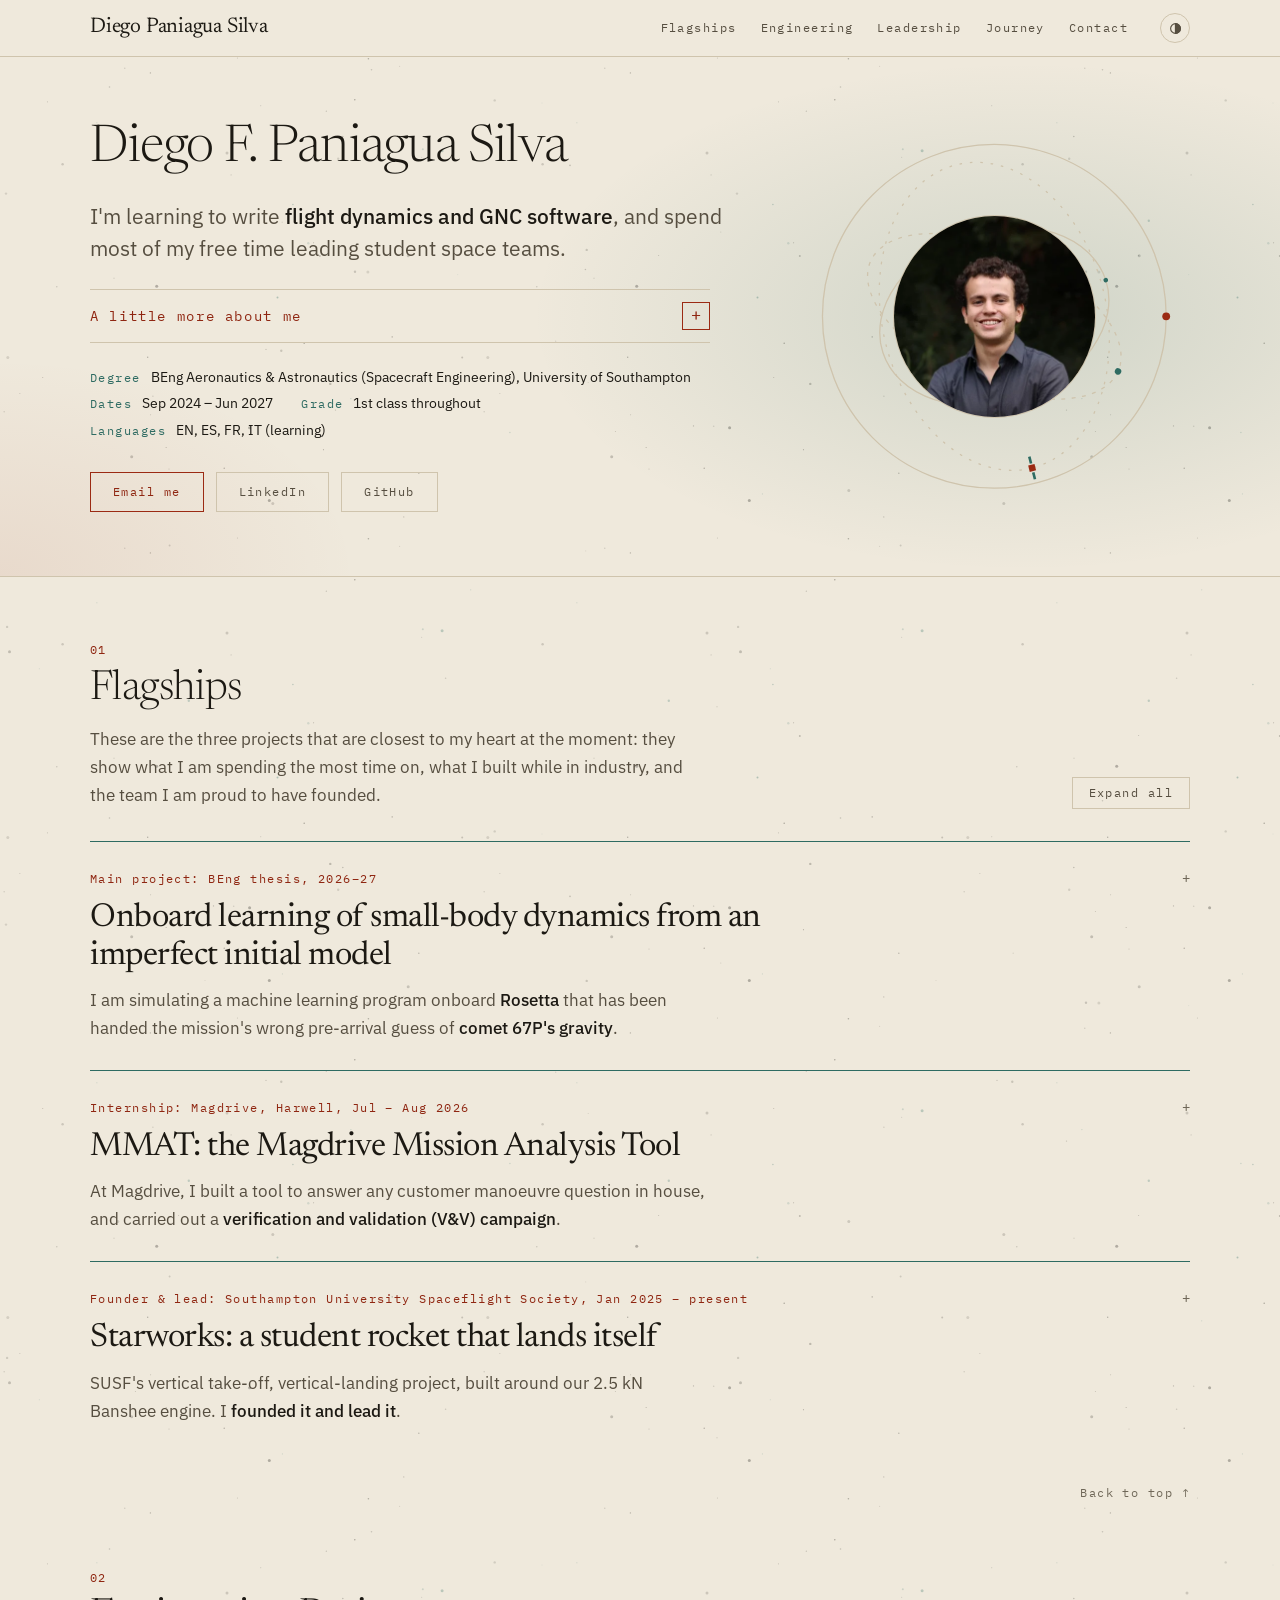
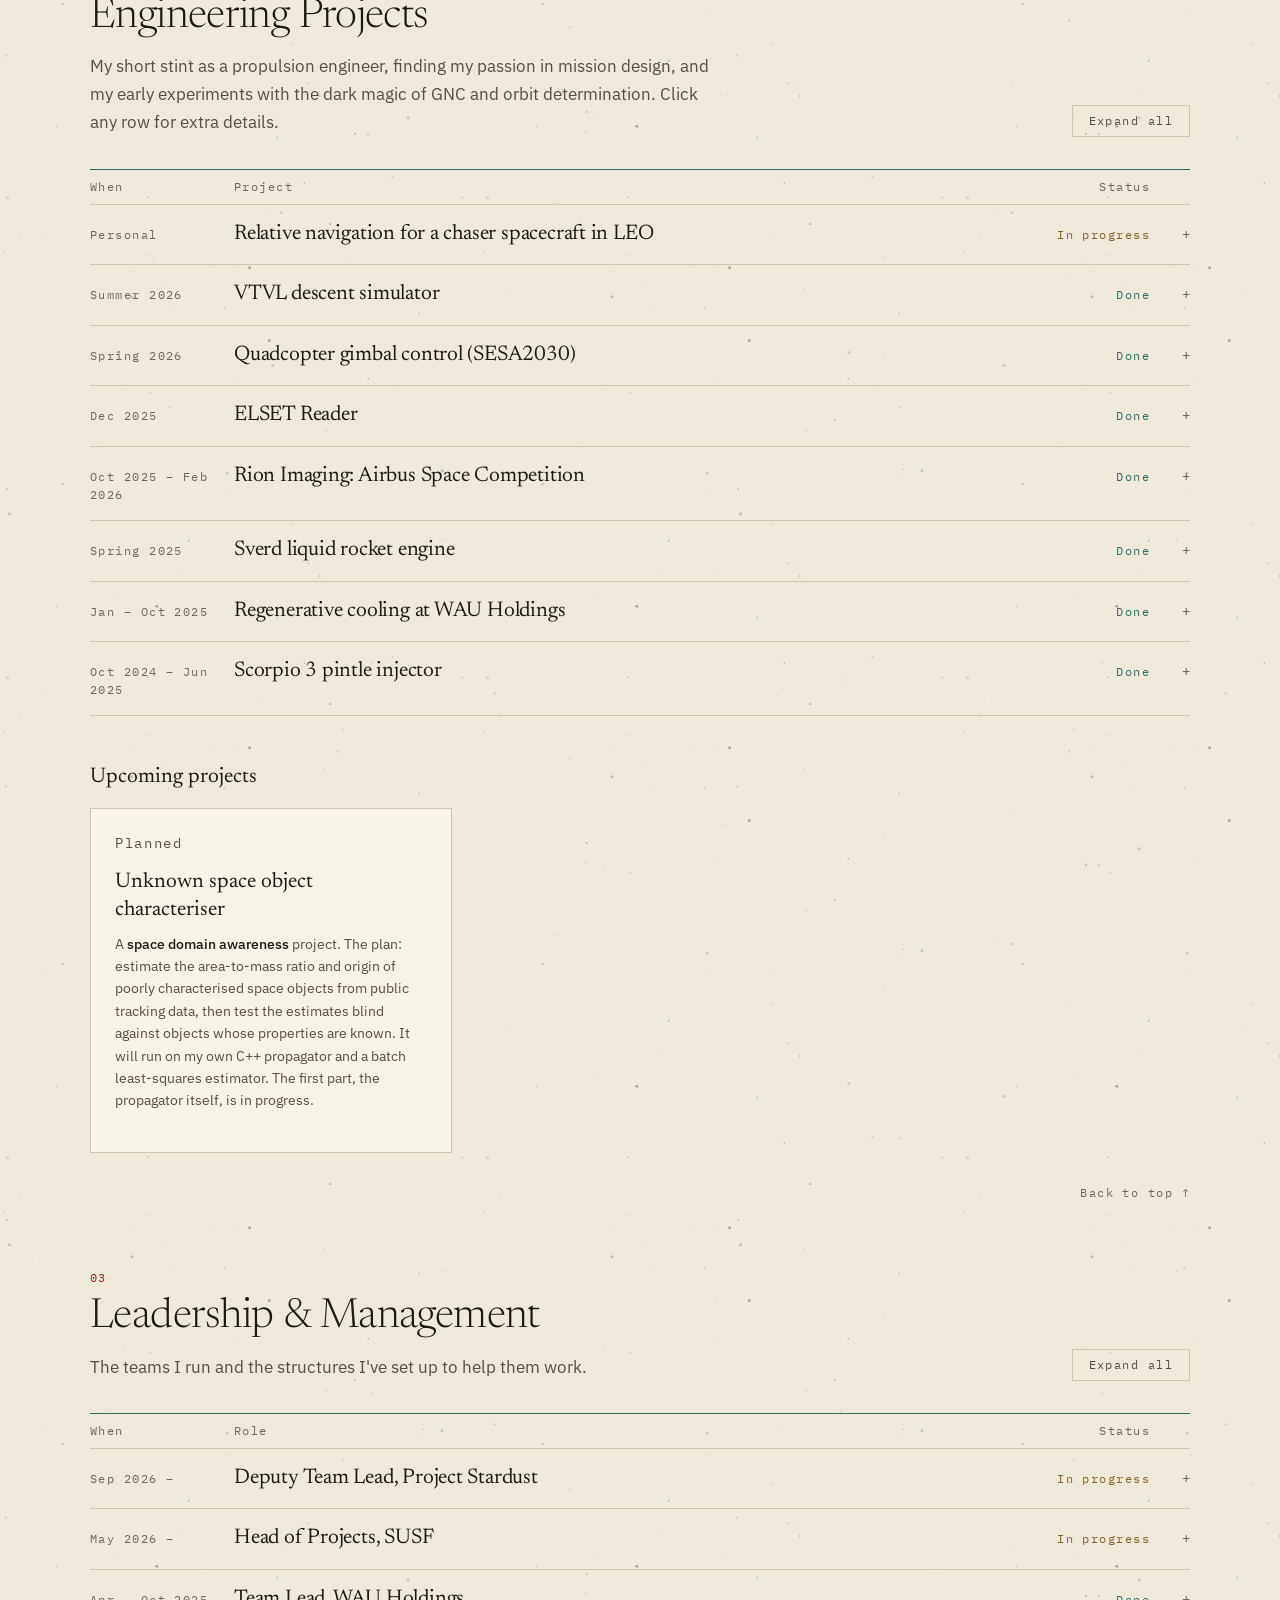
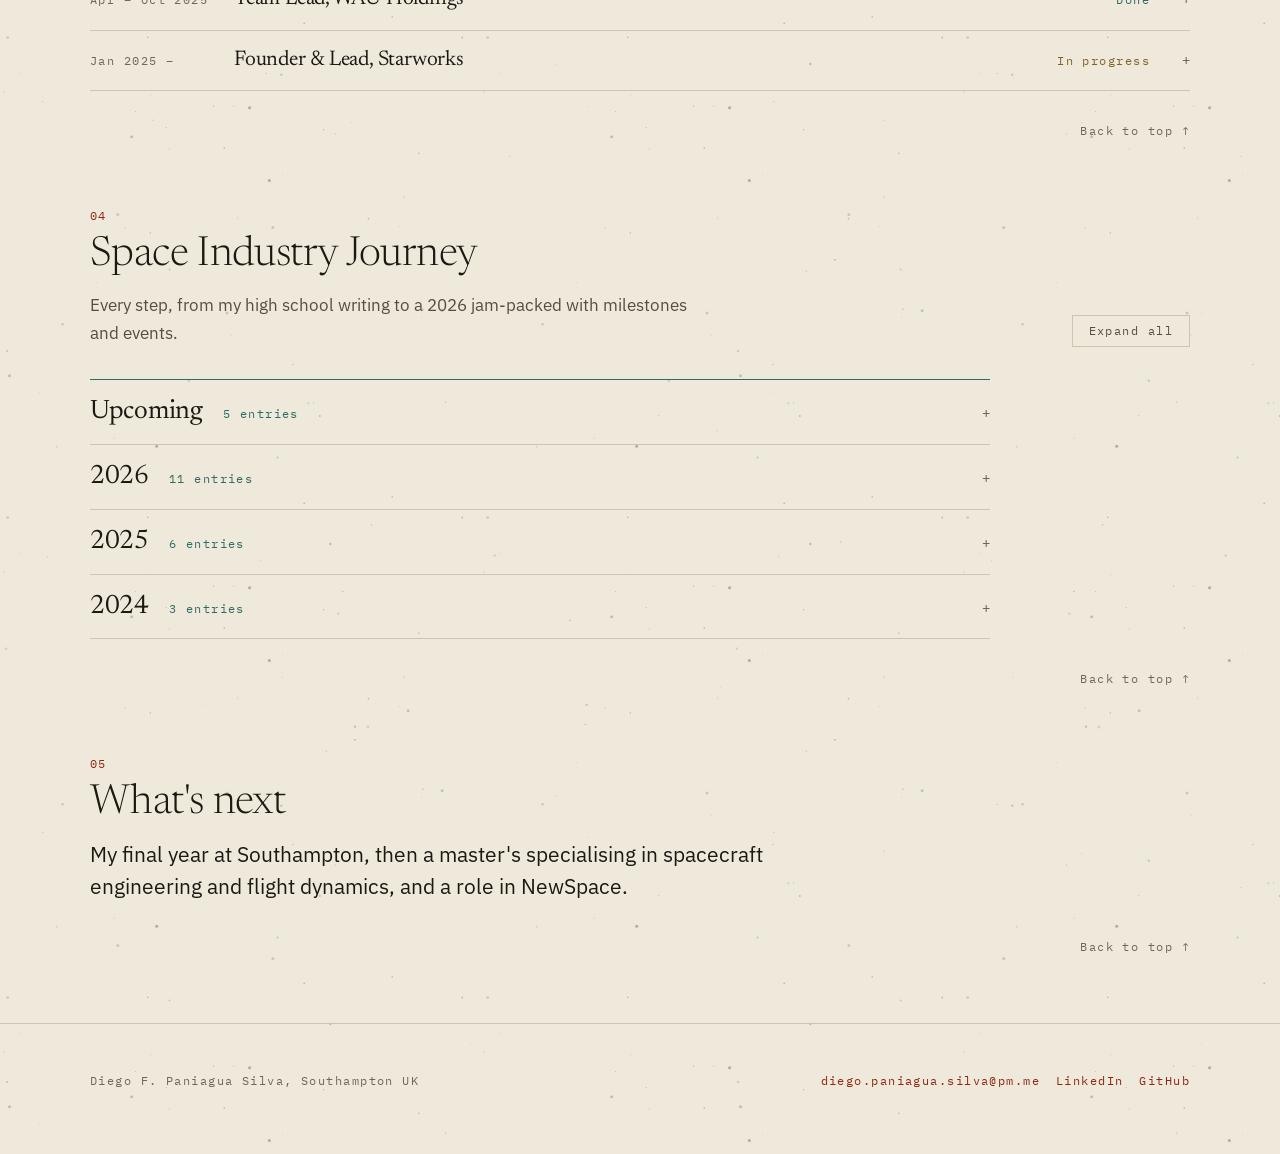
==== index.html @ 95d1dc3f "Add verdigris third accent, hero glow and starfield background Also drop the numbers from the VTVL t" ====
<!doctype html>
<html lang="en">
<head>
  <meta charset="utf-8">
  <meta name="viewport" content="width=device-width, initial-scale=1">
  <title>Diego Paniagua Silva</title>
  <meta name="description" content="Engineering portfolio of Diego F. Paniagua Silva: flight dynamics, GNC, astrodynamics and mission analysis, student space leadership, and a journey into the space industry.">
  <script>
    try { var t = localStorage.getItem("theme"); if (t) document.documentElement.dataset.theme = t; } catch (e) {}
  </script>
  <link rel="preconnect" href="https://fonts.googleapis.com">
  <link rel="preconnect" href="https://fonts.gstatic.com" crossorigin>
  <link href="https://fonts.googleapis.com/css2?family=IBM+Plex+Mono&family=IBM+Plex+Sans:wght@400;500&family=Newsreader:ital,opsz,wght@0,6..72,300;0,6..72,400;1,6..72,300&display=swap" rel="stylesheet">
  <link rel="stylesheet" href="styles.css?v=2026-11-03a">
</head>
<body>

<!-- Content source of truth: portfolio-content-map.md (locked 23 Oct 2026).
     Brick "To add" marks are unfilled placeholders: fill them before publishing. -->

<a class="skip" href="#top">Skip to content</a>

<header class="topbar">
  <div class="wrap">
    <a class="name" href="#top">Diego Paniagua Silva</a>
    <nav>
      <a href="#flagships">Flagships</a>
      <a href="#engineering">Engineering</a>
      <a href="#leadership">Leadership</a>
      <a href="#journey">Journey</a>
      <a href="#contact">Contact</a>
    </nav>
    <button class="toggle" type="button" aria-label="Toggle light and dark theme">
      <svg viewBox="0 0 16 16" fill="none" stroke="currentColor" stroke-width="1.4"><circle cx="8" cy="8" r="6"/><path d="M8 2v12" /><path d="M8 2a6 6 0 0 1 0 12z" fill="currentColor"/></svg>
    </button>
  </div>
</header>

<main id="top">

  <!-- ================= TITLE + ABOUT ================= -->
  <section class="hero">
    <div class="wrap hero-grid">
      <div class="hero-text">
        <h1>Diego F. Paniagua Silva</h1>
        <p class="lede">I'm learning to write <strong>flight dynamics and GNC software</strong>, and spend most of my free time leading student space teams.</p>
        <details class="about">
          <summary><span class="about-label">A little more about me</span><span class="fold" aria-hidden="true"></span></summary>
          <div class="about-body">
            <p>I was born in Mexico City, but my family moved to Switzerland when I was only four, and I grew up in a small village north of Lausanne. Somewhere in those early years, my brother sat me down in front of Star Wars and I, rather naively, thought “I can build that” the moment I first laid eyes on an X-wing. After a stint in Singapore as a teenager, I returned to Switzerland to finish high school. When it came to university, that early fascination with spacecraft made the choice easy: Southampton, the most specialised space undergrad I could find.</p>
            <p>Flight dynamics and GNC became my core interests as I began to understand that no spacecraft flies, or even knows where it is, without them. Orbital mechanics is to a spacecraft what winds and currents were to a sailor: the forces every journey is planned around. GNC is what lets us steer remarkably complex machines through them, to places far beyond the reach of our bodies.</p>
          </div>
        </details>
        <p class="meta">
          <span><span class="k">Degree</span><span class="v">BEng Aeronautics &amp; Astronautics (Spacecraft Engineering), University of Southampton</span></span>
          <span><span class="k">Dates</span><span class="v">Sep 2024 – Jun 2027</span></span>
          <span><span class="k">Grade</span><span class="v">1st class throughout</span></span>
          <span><span class="k">Languages</span><span class="v">EN, ES, FR, IT (learning)</span></span>
        </p>
        <div class="links">
          <a class="btn primary" href="mailto:diego.paniagua.silva@pm.me">Email me</a>
          <a class="btn" href="https://www.linkedin.com/in/dfps16/">LinkedIn</a>
          <a class="btn" href="https://github.com/dfps16">GitHub</a>
          <!-- Hidden until assets/cv.pdf exists: drop the file in and the button appears. -->
          <a class="btn" id="cv-btn" href="assets/cv.pdf" download="DiegoFPS_CV.pdf" hidden>Download CV</a>
        </div>
      </div>

      <!-- Portrait: replace assets/headshot.webp to change the photo (square image works best) -->
      <figure class="portrait">
        <svg class="orbits" viewBox="0 0 300 300" aria-hidden="true">
          <g class="orbit" style="--t: 90s; --r: 0deg">
            <ellipse cx="150" cy="150" rx="132" ry="132" />
            <circle class="body accent" cx="282" cy="150" r="3" />
          </g>
          <g class="orbit rev dashed" style="--t: 46s; --r: 24deg">
            <ellipse cx="150" cy="150" rx="104" ry="52" />
            <circle class="body" cx="254" cy="150" r="2.5" />
          </g>
          <g class="orbit" style="--t: 28s; --r: -62deg">
            <ellipse cx="150" cy="150" rx="74" ry="30" />
            <circle class="body" cx="224" cy="150" r="2" />
          </g>
          <g class="orbit rev dotted" style="--t: 64s; --r: 76deg">
            <ellipse cx="150" cy="150" rx="120" ry="86" />
            <g transform="translate(270 150)">
              <rect class="body accent" x="-2.5" y="-2.5" width="5" height="5" />
              <rect class="body" x="-9" y="-1" width="5.5" height="2" />
              <rect class="body" x="3.5" y="-1" width="5.5" height="2" />
            </g>
          </g>
          <g class="orbit" style="--t: 38s; --r: -18deg">
            <ellipse cx="150" cy="150" rx="90" ry="66" />
            <circle class="body" cx="240" cy="150" r="1.8" />
          </g>
          <g class="orbit rev dashed" style="--t: 20s; --r: 48deg">
            <ellipse cx="150" cy="150" rx="52" ry="52" />
            <circle class="body" cx="202" cy="150" r="1.6" />
          </g>
        </svg>
        <div class="photo">
          <span>Photo</span>
          <img src="assets/headshot.webp" alt="Diego F. Paniagua Silva" width="406" height="406" onerror="this.remove()">
        </div>
      </figure>
    </div>
  </section>

  <!-- ================= 01 FLAGSHIPS ================= -->
  <section class="block" id="flagships">
    <div class="wrap">
      <div class="block-head">
        <div>
          <p class="num">01</p>
          <h2>Flagships</h2>
          <p>These are the three projects that are closest to my heart at the moment: they show what I am spending the most time on, what I built while in industry, and the team I am proud to have founded.</p>
        </div>
        <button class="btn fold-all" type="button">Expand all</button>
      </div>

      <!-- Thesis: main item -->
      <details class="flagship main" id="thesis">
        <summary>
          <span class="flag-top"><span class="flag-label">Main project: BEng thesis, 2026–27</span><span class="fold" aria-hidden="true"></span></span>
          <h3>Onboard learning of small-body dynamics from an imperfect initial model</h3>
          <span class="lead-short">I am simulating a machine learning program onboard <strong>Rosetta</strong> that has been handed the mission's wrong pre-arrival guess of <strong>comet 67P's gravity</strong>.</span>
        </summary>
        <div class="flag-body">
          <!-- Every sentence below is taken from the Individual Project Plan (23 Oct 2026), with at most minor rewording. -->
          <figure class="figure">
            <img src="assets/thesis/67p.jpg" alt="3D render of comet 67P/Churyumov–Gerasimenko: two lobes joined by a narrow neck" width="900" height="640">
            <figcaption>Comet 67P, rendered from the shape model in Izzo &amp; Gómez (2022)</figcaption>
          </figure>
          <p class="lead">Astrodynamicists have many mature dynamical models for the major bodies of the solar system: we can precisely predict how a spacecraft will move around the Sun, the planets, and our Moon, thanks to the fact that their gravity has been measured over decades. Comets and asteroids are a completely different matter: each one has its own shape and density distribution, hence its own gravity, and its own spin. Before arrival, comet 67P was thought to be a smooth "rugby ball" shape; the images obtained on approach instead revealed a shape closer to a dumbbell. In this project, I am simulating a machine learning program onboard Rosetta that has been handed the same wrong initial guess. As the spacecraft flies the same orbits it flew on its mission, the program compares where it expected the spacecraft to be with where it really is, using that difference to correct its prediction of the comet's gravity.</p>
          <p class="meta">
            <span><span class="k">Supervisor</span><span class="v">Prof. Alexander Wittig</span></span>
            <span><span class="k">Status</span><span class="v status warn">In progress</span></span>
          </p>
          <dl class="sections">
            <div><dt>Aim</dt><dd>To determine whether a <strong>neural Hamiltonian</strong> learned gravity model, initialised with the pre-arrival data of comet 67P and trained only on data collected along Rosetta's flown trajectory, can correct that wrong model, and how its accuracy, and the tracking time needed to reach it, compare with those of a <strong>spherical-harmonic</strong> model estimated from the same data.</dd></div>
            <div><dt>Approach</dt><dd>This is a simulation study, using a simulated comet based on the uniform-density mascon model of 67P released with the geodesyNets code (Izzo and Gómez, 2022). A simulated spacecraft will replay the sequence of orbits Rosetta flew between arrival and lander delivery. The learned model will start from the pre-arrival data, propagate the spacecraft's state forward by a fixed timestep, compare its prediction with the observed state, and update the model to reduce the error.</dd></div>
            <div><dt>Why a neural Hamiltonian</dt><dd>It is estimated directly from tracking arcs, accepts an initial set of data, remains valid close to the nucleus, and is small (353–721 parameters).</dd></div>
            <div><dt>Baseline</dt><dd>The conventional spherical-harmonic estimator will be run as a <strong>batch least-squares</strong> fit receiving the same initial model, and the same observed states at the same update interval. To keep the comparison fair, it is fitted to the same arcs, through the same integrator and sensitivities.</dd></div>
            <div><dt>What's new</dt><dd>This project builds directly on Acciarini and Izzo (2026), and differs in three ways: the initial model is wrong (the pre-arrival data, and an inaccurate mass), the trajectory follows Rosetta's own, and the comparison focuses on how long each representation takes to recover from the wrong prior.</dd></div>
            <div><dt>Success</dt><dd>I will consider the project a success if the program can correct the wrong guess at all; it succeeds further if it does so faster than the conventional method.</dd></div>
            <div><dt>Stage 2</dt><dd>A reinforcement-learning agent chooses the trajectory to gather information faster. This will only be attempted if Stage 1 is complete on schedule.</dd></div>
          </dl>
        </div>
      </details>

      <!-- MMAT -->
      <details class="flagship" id="magdrive">
        <summary>
          <span class="flag-top"><span class="flag-label">Internship: Magdrive, Harwell, Jul – Aug 2026</span><span class="fold" aria-hidden="true"></span></span>
          <h3>MMAT: the Magdrive Mission Analysis Tool</h3>
          <span class="lead-short">At Magdrive, I built a tool to answer any customer manoeuvre question in house, and carried out a <strong>verification and validation (V&amp;V) campaign</strong>.</span>
        </summary>
        <div class="flag-body">
          <p class="lead">At Magdrive, I built a tool to answer any customer manoeuvre question in house, and carried out a <strong>verification and validation (V&amp;V) campaign</strong>. I built this during my UKSA Skills for Space internship at the company. It was a wonderful company to work for, and I can't recommend it enough.</p>
          <table class="ba">
            <thead><tr><th></th><th>Before</th><th>After</th></tr></thead>
            <tbody>
              <tr><td>Entry point</td><td>Script with a hand-edited path</td><td>Desktop icon, native window</td></tr>
              <tr><td>Plots</td><td>Static matplotlib</td><td>Interactive, six tabs, some live</td></tr>
              <tr><td>Tests</td><td>None</td><td>Three suites, up to 225 scenarios</td></tr>
              <tr><td>V&amp;V</td><td>30 GMAT scenarios, ~50% agreement</td><td><strong>225 scenarios, ~95% field agreement</strong></td></tr>
              <tr><td>Mission structure</td><td>One manoeuvre</td><td>Chainable multi-phase plans</td></tr>
              <tr><td>Batch</td><td>One run at a time</td><td>Parallel parameter sweeps</td></tr>
              <tr><td>Distribution</td><td>Clone the repo</td><td>One install command</td></tr>
            </tbody>
          </table>
          <div class="gallery">
            <figure><a href="assets/mmat/live.jpg"><img src="assets/mmat/live.jpg" alt="MMAT solver tab with six live plots and run metrics" width="1264" height="682" loading="lazy"></a><figcaption>Live solver metrics update while the mission runs.</figcaption></figure>
            <figure><a href="assets/mmat/orbit3d.jpg"><img src="assets/mmat/orbit3d.jpg" alt="3D view of a low-thrust spiral orbit raise around Earth" width="1260" height="682" loading="lazy"></a><figcaption>A low-thrust spiral orbit raise in three dimensions.</figcaption></figure>
            <figure><a href="assets/mmat/planes.jpg"><img src="assets/mmat/planes.jpg" alt="Trajectory plotted in the XY, XZ and YZ planes with final orbital elements" width="1264" height="520" loading="lazy"></a><figcaption>Trajectory in three planes, with final Keplerian elements.</figcaption></figure>
            <figure><a href="assets/mmat/battery.jpg"><img src="assets/mmat/battery.jpg" alt="Battery state of charge, power budget and eclipse irradiance over time" width="1260" height="470" loading="lazy"></a><figcaption>Battery charge, power budget and eclipse irradiance.</figcaption></figure>
          </div>
          <dl class="sections">
            <div><dt>Worked customer case</dt><dd>
              A 10-satellite constellation raised from 500 to 505 km circular at i = 97.5°, in three raises.
              <dl class="rows">
                <div><dt>Propellant per raise</dt><dd>0.090 kg</dd></div>
                <div><dt>Time</dt><dd>1.67 days</dd></div>
                <div><dt>Δv</dt><dd>4.41 m/s</dd></div>
                <div><dt>Total impulse</dt><dd>886 Ns</dd></div>
                <div><dt>Battery cycles</dt><dd>25</dd></div>
                <div><dt>Verdict</dt><dd>GO: 0.27 kg per spacecraft for three raises</dd></div>
              </dl>
            </dd></div>
            <div><dt>Delivered</dt><dd>27 modules, three test suites, packaged as an installer. <strong>Still in use at Magdrive.</strong></dd></div>
            <div><dt>Poster</dt><dd>Presented at UKEO 2026, University of Warwick (15–17 Sep 2026). <a class="repo" href="assets/mmat/mmat-poster.pdf">View the poster (PDF) →</a></dd></div>
            <div><dt>Skills</dt><dd><ul class="tags"><li>Python</li><li>NiceGUI</li><li>Plotly</li><li>pytest</li><li>NASA GMAT</li></ul></dd></div>
          </dl>
      
        </div>
      </details>

      <!-- Starworks -->
      <details class="flagship" id="starworks">
        <summary>
          <span class="flag-top"><span class="flag-label">Founder &amp; lead: Southampton University Spaceflight Society, Jan 2025 – present</span><span class="fold" aria-hidden="true"></span></span>
          <h3>Starworks: a student rocket that lands itself</h3>
          <span class="lead-short">SUSF's vertical take-off, vertical-landing project, built around our 2.5 kN Banshee engine. I <strong>founded it and lead it</strong>.</span>
        </summary>
        <div class="flag-body">
          <p class="lead">Starworks is SUSF's vertical take-off, vertical-landing project, built around our Banshee engine (2.5 kN design thrust). I lead it technically and run the team.</p>
          <dl class="sections">
            <div><dt>Origin</dt><dd>I came across the Gruyère Space Program's lander, and shot an email to their lead for some advice on starting a lander project. Surprisingly, they answered immediately and Starworks as an idea was born the next day. I formally founded Starworks in January 2025 and assembled my dream team to lead it.</dd></div>
            <div><dt>Milestones</dt><dd>
              <ol class="dated">
                <li><span class="d">May 2025</span><span>Core team formed</span></li>
                <li><span class="d">Sep 2025</span><span>30 members</span></li>
                <li><span class="d">Dec 2025</span><span>Engine preliminary design review, which I organised and mostly wrote</span></li>
                <li><span class="d">Jan 2026</span><span><strong>$3,000 Definity Project grant</strong>, from an application I wrote</span></li>
                <li><span class="d">2026–27</span><span><strong>~50 members</strong>, restructured into three working groups focused on the engine and testing</span></li>
              </ol>
            </dd></div>
            <div><dt>Connected work</dt><dd>Banshee's spiritual predecessor is <a href="#sverd">Sverd</a>, the 3D-printed regeneratively cooled engine I helped build and test. The core team from <a href="#scorpio">Scorpio 3</a> now leads Starworks propulsion. My <a href="#vtvl">VTVL descent simulator</a> is now a full Starworks team tool, maintained by our Flight Dynamics team.</dd></div>
            <div><dt>Hardware</dt><dd>
            <div class="photos two">
              <figure><a href="assets/starworks/banshee-cad.jpg"><img src="assets/starworks/banshee-cad.jpg" alt="CAD render of the Banshee engine: injector head with two sensors, copper-coloured chamber and nozzle" width="1096" height="1201" loading="lazy"></a><figcaption>Banshee engine CAD</figcaption></figure>
              <figure><a href="assets/starworks/spitfire-pid.webp"><img src="assets/starworks/spitfire-pid.webp" alt="P&amp;ID of the Spitfire test stand: N2O, IPA and N2 feed lines with valves, regulators, filters and sensors" width="2000" height="1594" loading="lazy"></a><figcaption>Spitfire test stand P&amp;ID: N₂O, IPA and N₂ pressurant feed systems</figcaption></figure>
            </div>
          </dd></div>
          <div><dt>Team meetings</dt><dd>
            <div class="photos">
              <figure><a href="assets/starworks/meeting-1.jpg"><img src="assets/starworks/meeting-1.jpg" alt="Two team members reviewing engine chamber CAD on a large monitor" loading="lazy"></a><figcaption>Reviewing the engine chamber CAD</figcaption></figure>
              <figure><a href="assets/starworks/meeting-2.jpg"><img src="assets/starworks/meeting-2.jpg" alt="Team members reviewing test stand requirements and a fluid schematic on laptops" loading="lazy"></a><figcaption>Test stand requirements and P&amp;ID review</figcaption></figure>
              <figure><a href="assets/starworks/meeting-3.jpg"><img src="assets/starworks/meeting-3.jpg" alt="A team member presenting a slide on linear quadratic control to about fifteen people" loading="lazy"></a><figcaption>A member presenting LQR control to the team</figcaption></figure>
              <figure><a href="assets/starworks/meeting-4.jpg"><img src="assets/starworks/meeting-4.jpg" alt="A team member onboarding a new member on a laptop" loading="lazy"></a><figcaption>Onboarding new members</figcaption></figure>
              <figure><a href="assets/starworks/meeting-5.jpg"><img src="assets/starworks/meeting-5.jpg" alt="A team member presenting an actuator control research document to the team" loading="lazy"></a><figcaption>Actuator control research presented to the team</figcaption></figure>
              <figure><a href="assets/starworks/meeting-6.jpg"><img src="assets/starworks/meeting-6.jpg" alt="Team members gathered around a monitor reviewing landing legs simulation code and plots" loading="lazy"></a><figcaption>Reviewing landing legs simulation code</figcaption></figure>
            </div>
          </dd></div>
          </dl>
      
        </div>
      </details>
      <p class="to-top"><a href="#top">Back to top ↑</a></p>
    </div>
  </section>

  <!-- ================= 02 ENGINEERING ================= -->
  <section class="block" id="engineering">
    <div class="wrap">
      <div class="block-head">
        <div>
          <p class="num">02</p>
          <h2>Engineering Projects</h2>
          <p>My short stint as a propulsion engineer, finding my passion in mission design, and my early experiments with the dark magic of GNC and orbit determination. Click any row for extra details.</p>
        </div>
        <button class="btn fold-all" type="button">Expand all</button>
      </div>

      <div class="ledger">
        <div class="ledger-head"><span>When</span><span>Project</span><span>Status</span><span></span></div>

        <!-- RelNav -->
        <details class="row" id="relnav">
          <summary>
            <span class="when">Personal</span>
            <div>
              <h3>Relative navigation for a chaser spacecraft in LEO</h3>
              <span class="hook">A spacecraft trying to meet another in orbit has to work out where its target is from noisy distance and angle measurements. This project builds the filter that does it.</span>
            </div>
            <span class="status warn">In progress</span>
            <span class="fold" aria-hidden="true"></span>
          </summary>
          <div class="row-body">
            <dl class="sections">
              <div><dt>Why I did it</dt><dd>Navigation was the missing piece in my GNC work: I had guidance and control projects but no estimation. This is the estimation half of a rendezvous loop.</dd></div>
              <div><dt>Method</dt><dd>A Python-based simulator in <strong>Clohessy–Wiltshire</strong> dynamics. This makes propagation exact, so non-linearity is only introduced through the range and bearing measurements. An <strong>extended Kalman filter</strong> written from scratch, compared against dead reckoning and a least-squares fix. Tuned to statistical consistency (<strong>NEES and NIS</strong> inside chi-square bounds), then used to show that bearing-only tracking can't pin down range until the chaser manoeuvres.</dd></div>
              <div><dt>Stack &amp; code</dt><dd>
                <ul class="tags"><li>Python</li><li>NumPy</li><li>SciPy</li><li>Matplotlib</li></ul>
                <a class="repo" href="https://github.com/dfps16/cw-gnc">github.com/dfps16/cw-gnc →</a>
              </dd></div>
              <div><dt>What I learnt so far</dt><dd>Building this project is similar in structure to the previous <a href="#vtvl">vtvl-sim</a> I made; however, the dynamics and measurement parts are new to me.</dd></div>
              <div><dt>What's next</dt><dd>Feeding the estimate into a rendezvous controller, to close the full guidance, navigation and control loop.</dd></div>
            </dl>
          </div>
        </details>

        <!-- VTVL -->
        <details class="row" id="vtvl">
          <summary>
            <span class="when">Summer 2026</span>
            <div>
              <h3>VTVL descent simulator</h3>
              <span class="hook">A simulated vertical take-off, vertical-landing rocket, built to compare different controller types.</span>
            </div>
            <span class="status ok">Done</span>
            <span class="fold" aria-hidden="true"></span>
          </summary>
          <div class="row-body">
            <dl class="sections">
              <div><dt>Why I did it</dt><dd>The team I lead, Starworks, is designing a lander. I wanted to understand the control problem myself before handing it to our brand new flight dynamics team, while also giving them a solid functional tool to start off with.</dd></div>
              <div><dt>Method</dt><dd>
                Planar 3-DOF nonlinear dynamics with real mass depletion, and separate touchdown and flameout events. A <strong>cascaded PD</strong> controller with <strong>dynamic inversion</strong>, taken through to a <strong>gain-scheduled LQR</strong> tuned with Bryson's rule. Scenarios are JSON files validated by Pydantic, with 14 regression tests.
                <table>
                  <thead><tr><th>100 m drop, 20 m offset</th><th>Cascaded PD</th><th>LQR</th></tr></thead>
                  <tbody>
                    <tr><td>Touchdown speed</td><td>0.35 m/s</td><td>0.20 m/s</td></tr>
                    <tr><td>Lateral error</td><td>0.35 m</td><td>0.14 m</td></tr>
                    <tr><td>Gimbal saturated</td><td>3.4%</td><td>0.0%</td></tr>
                  </tbody>
                </table>
              </dd></div>
            </dl>
            <div class="gallery">
              <figure><a href="assets/vtvl/state.jpg"><img src="assets/vtvl/state.jpg" alt="Six plots of lateral and vertical position, velocity, attitude and angular rate over a 38-second flight" width="840" height="810" loading="lazy"></a><figcaption>Vehicle state through a two-phase hop: up to 100 m, then 20 m across to touchdown.</figcaption></figure>
              <figure><a href="assets/vtvl/trajectory.jpg"><img src="assets/vtvl/trajectory.jpg" alt="Trajectory in the x–z plane with flight metrics underneath" width="1140" height="905" loading="lazy"></a><figcaption>Trajectory and landing metrics from a single run of the two-phase hop.</figcaption></figure>
              <figure><a href="assets/vtvl/engine.jpg"><img src="assets/vtvl/engine.jpg" alt="Commanded versus applied thrust, gimbal angle and thrust direction over time" width="830" height="805" loading="lazy"></a><figcaption>Commanded vs applied thrust and gimbal angle, with saturation shaded.</figcaption></figure>
              <figure><a href="assets/vtvl/animation.jpg"><img src="assets/vtvl/animation.jpg" alt="Animation frame of the lander climbing towards its first target" width="1050" height="1550" loading="lazy"></a><figcaption>Animated replay of the same flight.</figcaption></figure>
            </div>
            <dl class="sections">
              <div><dt>Stack &amp; code</dt><dd>
                <ul class="tags"><li>Python</li><li>SciPy</li><li>Pydantic</li><li>pytest</li><li>uv</li></ul>
                <a class="repo" href="https://github.com/dfps16/vtvl-sim">github.com/dfps16/vtvl-sim →</a>
              </dd></div>
              <div><dt>What I learnt</dt><dd>Once mass depletion was put in place, LQR turned out to burn more propellant and flame out early, at around 2.9 m altitude, whereas the cascade landed with 2.1 kg of fuel to spare. This taught me about cost functions: the LQR controller I designed had no fuel term, which explains the behaviour.</dd></div>
              <div><dt>What's next</dt><dd>Active development is now in the hands of the Starworks flight dynamics team, where this sim has become a core tool.</dd></div>
            </dl>
          </div>
        </details>

        <!-- Quadcopter -->
        <details class="row" id="quadcopter">
          <summary>
            <span class="when">Spring 2026</span>
            <div>
              <h3>Quadcopter gimbal control (SESA2030)</h3>
              <span class="hook">In a team quadcopter build, I owned the camera gimbal's control system. The quadcopter flew; the gimbal demo taught me about quality assurance.</span>
            </div>
            <span class="status ok">Done</span>
            <span class="fold" aria-hidden="true"></span>
          </summary>
          <div class="row-body">
            <dl class="sections">
              <div><dt>My role</dt><dd>Owned the <strong>PID gimbal control system</strong> and was responsible for final assembly, in semester 2 of 2025–26.</dd></div>
              <div><dt>Result</dt><dd>The quadcopter flew. The gimbal demo failed, because of one negative sign in the code and one unplugged cable.</dd></div>
              <div><dt>Lesson</dt><dd>Final assembly taught me a lot about integration, and how important it is to plan for integration and assembly early on. Final assembly and code upload also need their own quality checks.</dd></div>
              <div><dt>Media</dt><dd>
                <div class="photos two wide">
                  <figure><a href="assets/quadcopter/cad.jpg"><img src="assets/quadcopter/cad.jpg" alt="CAD model of the quadcopter: laser-cut frame, four motors, Arduino and the camera gimbal on top" width="1311" height="695" loading="lazy"></a><figcaption>CAD of the frame, electronics and gimbal</figcaption></figure>
                  <figure><a href="assets/quadcopter/assembly.jpg"><img src="assets/quadcopter/assembly.jpg" alt="Diego holding the half-wired quadcopter frame with the Arduino mounted on top" width="1600" height="900" loading="lazy"></a><figcaption>Mid-way through final assembly</figcaption></figure>
                  <figure><a href="assets/quadcopter/pre-flight.jpg"><img src="assets/quadcopter/pre-flight.jpg" alt="The assembled quadcopter on a bench with the gimbal servos and camera mount fitted, connected to a laptop" width="1600" height="900" loading="lazy"></a><figcaption>Pre-flight checks</figcaption></figure>
                  <figure class="video">
                    <video controls playsinline preload="metadata" poster="assets/quadcopter/flight-poster.jpg" width="1280" height="720">
                      <source src="assets/quadcopter/flight.mp4" type="video/mp4">
                    </video>
                    <figcaption>The final flight, in the netted test area</figcaption>
                  </figure>
                </div>
              </dd></div>
              <div><dt>Skills</dt><dd><ul class="tags"><li>PID control</li><li>Embedded</li></ul></dd></div>
            </dl>
          </div>
        </details>

        <!-- ELSET Reader -->
        <details class="row" id="elset">
          <summary>
            <span class="when">Dec 2025</span>
            <div>
              <h3>ELSET Reader</h3>
              <span class="hook">Made a batch reader for 10,000+ satellite orbit records from Space-Track. This was my first dive into <strong>orbit determination</strong> and <strong>space domain awareness</strong>, a quick Christmas coding project.</span>
            </div>
            <span class="status ok">Done</span>
            <span class="fold" aria-hidden="true"></span>
          </summary>
          <div class="row-body">
            <dl class="sections">
              <div><dt>What it does</dt><dd>Batch-processes ELSETs to plot a given object's orbital elements over time. I focused on unknown objects but also looked at Starlink and GEO satellites.</dd></div>
              <div><dt>What it led to</dt><dd>Asking myself whether manoeuvres can be detected from TLEs, and what methods exist to characterise whether an unknown object is an active spacecraft or not. This led to my <a href="#characteriser">unknown space object characteriser</a> idea, yet to be built.</dd></div>
              <div><dt>Results</dt><dd>
                <div class="photos two natural">
                  <figure><a href="assets/elset/decay-85004.jpg"><img src="assets/elset/decay-85004.jpg" alt="Object 85004: normalised mean altitude falling over time, and its orbital decay rate growing steeper" width="418" height="252" loading="lazy"></a><figcaption>Object 85004: normalised mean altitude and decay rate</figcaption></figure>
                  <figure><a href="assets/elset/decay-87042.jpg"><img src="assets/elset/decay-87042.jpg" alt="Object 87042: normalised mean altitude falling over time, and its orbital decay rate growing steeper" width="422" height="252" loading="lazy"></a><figcaption>Object 87042: normalised mean altitude and decay rate</figcaption></figure>
                </div>
                <p class="caption-note">Apologies for the poor quality: I lost the original plots through an oversight of mine (I hadn't committed the code and plots to GitHub, then had a liquid-based incident with my laptop).</p>
                <p>You can read a little more about it <a href="https://lnkd.in/p/eC-YGkwd" target="_blank" rel="noopener">here</a>.</p>
              </dd></div>
              <div><dt>Skills</dt><dd><ul class="tags"><li>Python</li><li>NumPy</li></ul></dd></div>
            </dl>
          </div>
        </details>

        <!-- Rion Imaging -->
        <details class="row" id="rion">
          <summary>
            <span class="when">Oct 2025 – Feb 2026</span>
            <div>
              <h3>Rion Imaging: Airbus Space Competition</h3>
              <span class="hook">I led a team of five designing a lunar imaging startup: a <strong>34-CubeSat constellation</strong> for near-real-time images of most of the lunar surface. <strong>We reached the finals</strong> and were invited to present at Airbus Stevenage.</span>
            </div>
            <span class="status ok">Done</span>
            <span class="fold" aria-hidden="true"></span>
          </summary>
          <div class="row-body">
            <dl class="sections">
              <div><dt>My role</dt><dd>As team lead, I coordinated the business case and technical work. I also carried out the <strong>market sizing</strong> myself and set mission requirements in line with our business goals.</dd></div>
              <div><dt>Concept</dt><dd>30 imaging and 4 relay 2U CubeSats in lunar orbit. The imaging layer flies at 350 km and the support layer at 100 km, at the 93° inclination selected from our <strong>GMAT trade study</strong>, with planes evenly spaced in RAAN to avoid coverage clustering, for <strong>99% lunar coverage</strong>. The business case sized a £1.17B annual addressable market in 2045, with £69.5M of non-recurring cost covered by a £77M three-phase funding plan.</dd></div>
              <div><dt>Feedback</dt><dd>Before the final, reviewers pointed out that our Walker design based on preliminary hand calculations ignored lunar rotation, so we replaced it with a full constellation design in GMAT using its lunar gravity model and rotation. At the final, the judges found the realistic customer base too small: our estimate of lunar settlement was too large to justify near-live imaging of such a large portion of the lunar surface.</dd></div>
              <div><dt>Lesson</dt><dd>Business concepts should start with what the market needs, from a customer base rather than a cool concept. I would later learn in the UKSEDS Space Entrepreneurship Programme that this is called a demand pull instead of a technology push.</dd></div>
              <div><dt>Team</dt><dd>
                <div class="photos two natural">
                  <figure><a href="assets/rion/finals-team.jpg"><img src="assets/rion/finals-team.jpg" alt="The five-person Rion Imaging team in front of the Airbus Space Competition 2025/26 title screen" width="1400" height="936" loading="lazy"></a><figcaption>Finals day at Airbus Stevenage</figcaption></figure>
                  <figure><a href="assets/rion/prep-day.jpg"><img src="assets/rion/prep-day.jpg" alt="Four team members working on laptops around a table the day before the final" width="1400" height="788" loading="lazy"></a><figcaption>Preparing the day before the final</figcaption></figure>
                </div>
              </dd></div>
              <div><dt>GMAT trade study</dt><dd>
                <div class="photos two natural">
                  <figure><a href="assets/rion/gmat-ecc-vs-inc.png"><img src="assets/rion/gmat-ecc-vs-inc.png" alt="Scatter plot of maximum eccentricity over 180 days against inclination from 86 to 94 degrees at 250 km" width="1526" height="921" loading="lazy"></a><figcaption>Maximum eccentricity over 180 days vs inclination (250 km)</figcaption></figure>
                  <figure><a href="assets/rion/gmat-sma-vs-inc.png"><img src="assets/rion/gmat-sma-vs-inc.png" alt="Line plot of net semi-major axis change over 180 days against inclination at 250 km, crossing zero near 91 degrees" width="1596" height="943" loading="lazy"></a><figcaption>Net SMA change over 180 days vs inclination (250 km)</figcaption></figure>
                  <figure><a href="assets/rion/gmat-sma-vs-alt.png"><img src="assets/rion/gmat-sma-vs-alt.png" alt="Scatter plot of peak-to-peak SMA drift over 180 days against orbital altitude from 150 to 350 km" width="1478" height="854" loading="lazy"></a><figcaption>Peak-to-peak SMA drift over 180 days vs altitude</figcaption></figure>
                  <figure><a href="assets/rion/gmat-ecc-vs-alt.png"><img src="assets/rion/gmat-ecc-vs-alt.png" alt="Scatter plot of maximum eccentricity over 180 days against orbital altitude from 150 to 350 km" width="1661" height="937" loading="lazy"></a><figcaption>Maximum eccentricity over 180 days vs altitude</figcaption></figure>
                </div>
              </dd></div>
              <div><dt>Documents</dt><dd>
                <ul class="docs">
                  <li><a href="assets/rion/rion-finals-deck.pptx" download>Finals presentation</a> <span class="note">PowerPoint, 1.1 MB, final design</span></li>
                  <li><a href="assets/rion/rion-technical-report.pdf">Technical report</a> <span class="note">PDF, 5 pages, February 2026 submission</span></li>
                  <li><a href="assets/rion/rion-technical-appendix.pdf">Technical appendix</a> <span class="note">PDF, 2 pages: coverage and swath calculations</span></li>
                  <li><a href="assets/rion/rion-business-report.pdf">Business report</a> <span class="note">PDF, 4 pages, February 2026 submission</span></li>
                </ul>
                <p class="note">The February reports describe the design before the final (24 satellites at 250 km); the finals deck shows the redesign above.</p>
              </dd></div>
              <div><dt>Skills</dt><dd><ul class="tags"><li>NASA GMAT</li><li>Excel</li><li>LaTeX</li></ul></dd></div>
            </dl>
          </div>
        </details>

        <!-- Sverd -->
        <details class="row" id="sverd">
          <summary>
            <span class="when">Spring 2025</span>
            <div>
              <h3>Sverd liquid rocket engine</h3>
              <span class="hook">I manufactured key parts of Sverd, a 3D-printed regeneratively cooled engine, and was on the team that <strong>hot-fired it at Race 2 Space 2025</strong>.</span>
            </div>
            <span class="status ok">Done</span>
            <span class="fold" aria-hidden="true"></span>
          </summary>
          <div class="row-body">
            <dl class="sections">
              <div><dt>Context</dt><dd>SULRE (SU Liquid Rocket Engine), the team behind the Comet-1 rocket, split in two: one group building Comet-1, the other taking the Sverd engine to Race 2 Space. I was technically on the Comet-1 team, working on the <a href="#scorpio">Scorpio 3</a> engine, but was asked to help with Sverd.</dd></div>
              <div><dt>My role</dt><dd>Manufactured the igniter cartridge and the pressure sensor cartridge, in semester 2 of 2024–25, and was part of the testing team at Race 2 Space 2025.</dd></div>
              <div><dt>Legacy</dt><dd>As a 3D-printed, regeneratively cooled engine, Sverd is the spiritual predecessor of <a href="#starworks">Starworks</a>' Banshee engine.</dd></div>
              <div><dt>Media</dt><dd>
                <div class="photos natural">
                  <figure><a href="assets/sverd/hot-fire.jpg"><img src="assets/sverd/hot-fire.jpg" alt="The Sverd engine firing on a test stand, with a blue exhaust plume with shock diamonds" width="1280" height="720" loading="lazy"></a><figcaption>Hot fire at Race 2 Space 2025</figcaption></figure>
                  <figure><a href="assets/sverd/engine.jpg"><img src="assets/sverd/engine.jpg" alt="The assembled Sverd engine with its injector head and fittings" width="960" height="1280" loading="lazy"></a><figcaption>The assembled Sverd engine</figcaption></figure>
                  <figure><a href="assets/sverd/chamber.jpg"><img src="assets/sverd/chamber.jpg" alt="View down the inside of the engine towards the lit throat" width="960" height="1280" loading="lazy"></a><figcaption>Looking down the inside of the engine</figcaption></figure>
                </div>
              </dd></div>
            </dl>
          </div>
        </details>

        <!-- WAU Holdings -->
        <details class="row" id="wau">
          <summary>
            <span class="when">Jan – Oct 2025</span>
            <div>
              <h3>Regenerative cooling at WAU Holdings</h3>
              <span class="hook">Early-stage regenerative cooling design for a &gt;30 kN methalox engine at a startup, alongside founding Starworks.</span>
            </div>
            <span class="status ok">Done</span>
            <span class="fold" aria-hidden="true"></span>
          </summary>
          <div class="row-body">
            <dl class="sections">
              <div><dt>What I did</dt><dd>Early-stage design of the regenerative cooling jacket for a &gt;30 kN methalox engine, using analytical thermal models in Python and RPA. Also wrote CONOPS and PFMEA documentation. From April 2025 I was <a href="#wau-lead">team lead</a>.</dd></div>
              <div><dt>Notes</dt><dd>Figures are under NDA, and the company is now defunct. It started the same month I founded Starworks, so I worked on both in parallel.</dd></div>
              <div><dt>Skills</dt><dd><ul class="tags"><li>Python</li><li>RPA</li><li>Thermal analysis</li></ul></dd></div>
            </dl>
          </div>
        </details>

        <!-- Scorpio 3 -->
        <details class="row" id="scorpio">
          <summary>
            <span class="when">Oct 2024 – Jun 2025</span>
            <div>
              <h3>Scorpio 3 pintle injector</h3>
              <span class="hook">I <strong>led the sub-team</strong> that designed and partly machined the injector for SU Liquid Rocket Engine's 2.5 kN engine. It <strong>hot-fired successfully</strong> and now powers SUSF's first liquid launch attempt.</span>
            </div>
            <span class="status ok">Done</span>
            <span class="fold" aria-hidden="true"></span>
          </summary>
          <div class="row-body">
            <dl class="sections">
              <div><dt>My role</dt><dd>Led a sub-team of four engineers in the SU Liquid Rocket Engine team.</dd></div>
              <div><dt>Design</dt><dd>A 2.5 kN IPA/N₂O pintle injector for a pressure-fed bipropellant engine. CAD in SolidWorks, hand calculations in Excel, and part of it machined by us on a manual mill and lathe.</dd></div>
              <div><dt>Result</dt><dd>Hot-fired successfully in March 2026 at Newton Launch Systems. It now powers SUSF's first liquid launch attempt, planned for Q1 2027.</dd></div>
              <div><dt>Media</dt><dd>
                <div class="photos two media-stack">
                  <figure><a href="assets/scorpio/engine-section.webp"><img src="assets/scorpio/engine-section.webp" alt="CAD of the Scorpio 3 engine, exterior and cut-away section showing the pintle injector, chamber and nozzle" width="1355" height="1350" loading="lazy"></a><figcaption>Scorpio 3 engine with the injector fitted: exterior and section view</figcaption></figure>
                  <figure><a href="assets/scorpio/injector-fea.jpg"><img src="assets/scorpio/injector-fea.jpg" alt="Von Mises stress plots of the injector's top-mid and mid-bottom plates, with stress concentrated at the bolt holes" width="612" height="1145" loading="lazy"></a><figcaption>Injector FEA: von Mises stress in the top-mid and mid-bottom plates</figcaption></figure>
                  <figure class="video">
                    <video controls playsinline preload="metadata" poster="assets/scorpio/hot-fire-poster.jpg" width="480" height="480">
                      <source src="assets/scorpio/hot-fire.mp4" type="video/mp4">
                    </video>
                    <figcaption>Comet-1 hot fire with the Scorpio 3 engine. Apologies for the low quality: I'm trying to track down the higher-quality video. You can see it <a href="https://www.linkedin.com/pulse/behind-scenes-sulre-full-stack-hot-fire-liquid-rocket-ben-busschaert-udyle/" target="_blank" rel="noopener">here</a>.</figcaption>
                  </figure>
                </div>
              </dd></div>
              <div><dt>Skills</dt><dd><ul class="tags"><li>SolidWorks</li><li>Excel</li><li>Manual machining</li></ul></dd></div>
            </dl>
          </div>
        </details>
      </div>

      <!-- Upcoming projects -->
      <h3 class="subhead">Upcoming projects</h3>
      <div class="grid mini">
        <article id="characteriser">
          <p class="when-mini">Planned</p>
          <h4>Unknown space object characteriser</h4>
          <p>A <strong>space domain awareness</strong> project. The plan: estimate the area-to-mass ratio and origin of poorly characterised space objects from public tracking data, then test the estimates blind against objects whose properties are known. It will run on my own C++ propagator and a batch least-squares estimator. The first part, the propagator itself, is in progress.</p>
        </article>
      </div>
      <p class="to-top"><a href="#top">Back to top ↑</a></p>
    </div>
  </section>

  <!-- ================= 03 LEADERSHIP ================= -->
  <section class="block" id="leadership">
    <div class="wrap">
      <div class="block-head">
        <div>
          <p class="num">03</p>
          <h2>Leadership &amp; Management</h2>
          <p>The teams I run and the structures I've set up to help them work.</p>
        </div>
        <button class="btn fold-all" type="button">Expand all</button>
      </div>

      <div class="ledger">
        <div class="ledger-head"><span>When</span><span>Role</span><span>Status</span><span></span></div>

        <!-- Project Stardust -->
        <details class="row" id="stardust">
          <summary>
            <span class="when">Sep 2026 –</span>
            <div>
              <h3>Deputy Team Lead, Project Stardust</h3>
              <span class="hook">SUSF's CubeSat team: a 3U CubeSat with an optical communications payload, for the UKSEDS Satellite Design Competition.</span>
            </div>
            <span class="status warn">In progress</span>
            <span class="fold" aria-hidden="true"></span>
          </summary>
          <div class="row-body">
            <dl class="sections">
              <div><dt>My role</dt><dd>Management and <strong>requirements tracking</strong>, plus the design of a novel cold gas thruster.</dd></div>
              <div><dt>Timeline</dt><dd>
                <ol class="dated">
                  <li><span class="d">Dec 2026</span>Preliminary design review</li>
                  <li><span class="d">Mar 2027</span>Critical design review</li>
                  <li><span class="d">Jun 2027</span>Final at Airbus, if selected</li>
                </ol>
              </dd></div>
              <div><dt>Media</dt><dd>
                <div class="photos two natural">
                  <figure><a href="assets/stardust/requirements-review.jpg"><img src="assets/stardust/requirements-review.jpg" alt="Two team members at a desk reviewing the CubeSat requirements compliance matrix on a laptop" width="1200" height="900" loading="lazy"></a><figcaption>Reviewing the CubeSat requirements</figcaption></figure>
                </div>
              </dd></div>
            </dl>
          </div>
        </details>

        <!-- Head of Projects -->
        <details class="row" id="head-of-projects">
          <summary>
            <span class="when">May 2026 –</span>
            <div>
              <h3>Head of Projects, SUSF</h3>
              <span class="hook">Society membership grew from ~150 to 260+, largely thanks to our wide range of projects. This year our teams entered a record five national competitions and are attempting exciting new milestones.</span>
            </div>
            <span class="status warn">In progress</span>
            <span class="fold" aria-hidden="true"></span>
          </summary>
          <div class="row-body">
            <dl class="sections">
              <div><dt>Portfolio</dt><dd><strong>Eight teams</strong>, including two new teams I brought on board, and an annual budget of <strong>£12k+</strong>.</dd></div>
              <div><dt>What I set up</dt><dd>A tiered funding model (flagship, experimental, competition), adopted by the society. A shared compendium, SharePoint and GitHub organisation used by all teams. A Team Lead Code of Conduct, adopted society-wide.</dd></div>
              <div><dt>Strategy</dt><dd>Presented the society's strategy to the faculty and the committee. <a href="strategy.html">Read the one-page summary →</a></dd></div>
              <div><dt>Link</dt><dd><a class="repo" href="https://github.com/SU-Spaceflight">github.com/SU-Spaceflight →</a></dd></div>
              <div><dt>Media</dt><dd>
                <div class="photos two natural">
                  <figure><a href="assets/susf/rocket-lab.jpg"><img src="assets/susf/rocket-lab.jpg" alt="Two members looking over the workbench under the SUSF Rocket Lab banner" width="1200" height="900" loading="lazy"></a><figcaption>Setting up our brand new rocket lab</figcaption></figure>
                </div>
              </dd></div>
            </dl>
          </div>
        </details>

        <!-- WAU lead -->
        <details class="row" id="wau-lead">
          <summary>
            <span class="when">Apr – Oct 2025</span>
            <div>
              <h3>Team Lead, WAU Holdings</h3>
              <span class="hook">Coordinated three interns at an early-stage engine startup.</span>
            </div>
            <span class="status ok">Done</span>
            <span class="fold" aria-hidden="true"></span>
          </summary>
          <div class="row-body">
            <p class="xlink">The engineering work is in <a href="#wau">Regenerative cooling at WAU Holdings →</a></p>
          </div>
        </details>

        <!-- Starworks: cross-link -->
        <details class="row" id="starworks-lead">
          <summary>
            <span class="when">Jan 2025 –</span>
            <div>
              <h3>Founder &amp; Lead, Starworks</h3>
              <span class="hook">From founding to <strong>~50 members</strong>, an engine design review and a <strong>$3,000 grant</strong>.</span>
            </div>
            <span class="status warn">In progress</span>
            <span class="fold" aria-hidden="true"></span>
          </summary>
          <div class="row-body">
            <p class="xlink">The full story is in the flagship section: <a href="#starworks">Starworks →</a></p>
          </div>
        </details>
      </div>
      <p class="to-top"><a href="#top">Back to top ↑</a></p>
    </div>
  </section>

  <!-- ================= 04 JOURNEY ================= -->
  <section class="block" id="journey">
    <div class="wrap">
      <div class="block-head">
        <div>
          <p class="num">04</p>
          <h2>Space Industry Journey</h2>
          <p>Every step, from my high school writing to a 2026 jam-packed with milestones and events.</p>
        </div>
        <button class="btn fold-all" type="button">Expand all</button>
      </div>

      <!-- Photos: put a 4:3 image at the src path of any <figure class="thumb"> and it appears; missing files hide themselves.
           To add one to another entry, copy a <figure class="thumb"> into that <li>. -->
      <div class="years">
        <details class="year">
          <summary><span class="year-label">Upcoming</span><span class="year-count">5 entries</span><span class="fold" aria-hidden="true"></span></summary>
          <ol class="journey">
            <li class="upcoming milestone">
              <p class="when">Jun 2027</p>
              <h3>BEng graduation</h3>
              <p>Graduating from the University of Southampton.</p>
            </li>
            <li class="upcoming">
              <p class="when">Jun 2027</p>
              <h3>UKSEDS Satellite Design Competition finals</h3>
              <p>Hoping to reach the finals with the <a href="#stardust">CubeSat team</a>.</p>
            </li>
            <li class="upcoming">
              <p class="when">Q1 2027</p>
              <h3>SUSF's first liquid launch attempt</h3>
              <p>Upcoming, powered by <a href="#scorpio">Scorpio 3</a>.</p>
            </li>
            <li class="upcoming">
              <p class="when">Q1 2027</p>
              <h3>Banshee hot fire</h3>
              <p>The first hot fire of <a href="#starworks">Starworks</a>' Banshee engine, hopefully on our own test stand.</p>
            </li>
            <li class="upcoming">
              <p class="when">Feb 2027</p>
              <h3>Airbus Space Design Competition finals, again</h3>
              <p>Hoping to reach the finals again, building on what <a href="#rion">Rion</a> taught us.</p>
            </li>
          </ol>
        </details>
        <details class="year">
          <summary><span class="year-label">2026</span><span class="year-count">11 entries</span><span class="fold" aria-hidden="true"></span></summary>
          <ol class="journey">
            <li>
              <p class="when">17–18 Oct 2026</p>
              <h3>UKSEDS Space Entrepreneurship Programme, Edinburgh</h3>
              <p>Selected for the programme. In randomly assigned teams, ours won the pitching competition with a space debris characterisation business. Talks included Katherine Courtney, former CEO of the UK Space Agency; the judges were Matjaz Vidmar, Ria Urban and Aiperi Dalbaeva.</p>
              <figure class="thumbs">
                <img src="assets/journey/seds-edinburgh.jpg" alt="Three of us in front of the University of Edinburgh crest" loading="lazy">
                <img src="assets/journey/seds-cohort.jpg" alt="The programme cohort on a staircase next to a UKSEDS banner" loading="lazy">
                <img src="assets/journey/seds-team.jpg" alt="Four of us holding milk, biscuits and sugar" loading="lazy">
                <figcaption>Edinburgh, the programme cohort, and my team</figcaption>
              </figure>
            </li>
            <li>
              <p class="when">15–17 Sep 2026</p>
              <h3>MMAT poster at UKEO 2026</h3>
              <p>My Magdrive work was presented as a poster at UKEO 2026, University of Warwick.</p>
            </li>
            <li>
              <p class="when">Sep 2026</p>
              <h3>Deputy Team Lead, Project Stardust</h3>
              <p>Joined the leadership of SUSF's CubeSat team. <a href="#stardust">See the role →</a></p>
            </li>
            <li>
              <p class="when">18–19 Jul 2026</p>
              <h3>European Space Generation Workshop, Royal Institution, London</h3>
              <p>Selected delegate. Took part in a SatComs roundtable on IRIS² with students, young professionals and MDA Space industry mentors, and met Andrew Bacon (Space Forge) and ESA astronaut Meganne Christian.</p>
              <figure class="thumb"><img src="assets/journey/esgw-london.jpg" alt="At the European Space Generation Workshop in London" onerror="this.parentNode.remove()"><figcaption>E-SGW 2026, London</figcaption></figure>
            </li>
            <li>
              <p class="when">Jul – Aug 2026</p>
              <h3>Magdrive internship</h3>
              <p>Built <a href="#magdrive">MMAT</a>, the company's mission analysis tool.</p>
            </li>
            <li>
              <p class="when">May 2026</p>
              <h3>Head of Projects, SUSF</h3>
              <p>Took over the society's project portfolio. <a href="#head-of-projects">See the role →</a></p>
            </li>
            <li>
              <p class="when">Mar – Jun 2026</p>
              <h3>Writer, European Defense Tech Hub</h3>
              <p>A main article, <em>Threats in Orbit: Europe’s Space Defence Gap</em>, on Luch-2 / Olymp-K-2 and the gap between detecting and responding to threats in orbit, plus around twelve newsletters. <a href="assets/edth/threats-in-orbit.pdf">Read the article (PDF, 4 pages) →</a></p>
            </li>
            <li>
              <p class="when">Mar 2026</p>
              <h3>Scorpio 3 hot fire</h3>
              <p>The injector I worked on fired successfully at Newton Launch Systems.</p>
            </li>
            <li>
              <p class="when">Mar 2026</p>
              <h3>Selected for UKSA Skills for Space</h3>
              <p><strong>One of ~50 places from more than 1,000 applicants</strong>, which led to my <a href="#magdrive">Magdrive internship</a>.</p>
            </li>
            <li>
              <p class="when">11 Mar 2026</p>
              <h3>RAeS Weapon Systems &amp; Capability Conference</h3>
              <p>"The Need For A Revolution In Managing Risk, Cost And Time", at the Royal Aeronautical Society headquarters, London.</p>
              <figure class="thumbs">
                <img src="assets/journey/raes-badge.jpg" alt="My delegate badge for the RAeS Weapon Systems &amp; Capability Conference" loading="lazy">
                <figcaption>My conference badge</figcaption>
              </figure>
            </li>
            <li>
              <p class="when">4–5 Mar 2026</p>
              <h3>Space-Comm Expo, ExCeL London</h3>
              <p>Attended the UK's space industry expo.</p>
              <figure class="thumbs">
                <img src="assets/journey/spacecomm-haul.jpg" alt="Expo merchandise laid out on a bed: tote bags, lanyards, stickers, keyrings, a mug and my expo pass" loading="lazy">
                <figcaption>The merch haul</figcaption>
              </figure>
            </li>
          </ol>
        </details>
        <details class="year">
          <summary><span class="year-label">2025</span><span class="year-count">6 entries</span><span class="fold" aria-hidden="true"></span></summary>
          <ol class="journey">
            <li>
              <p class="when">Oct 2025 – Feb 2026</p>
              <h3>Airbus Space Competition</h3>
              <p>Reached the finals with <a href="#rion">Rion Imaging</a>.</p>
              <figure class="thumb"><img src="assets/journey/airbus-finals.jpg" alt="Team Rion Imaging at the Airbus Space Competition finals" onerror="this.parentNode.remove()"><figcaption>Finals day, Airbus Stevenage</figcaption></figure>
            </li>
            <li>
              <p class="when">Summer 2025</p>
              <h3>Two certificates</h3>
              <p>Space mission design with EPFLx, and space hardware testing with Plastron UK. Both are displayed on my <a href="https://www.linkedin.com/in/dfps16/" target="_blank" rel="noopener">LinkedIn</a>.</p>
            </li>
            <li>
              <p class="when">Summer 2025</p>
              <h3>Race 2 Space 2025</h3>
              <p>On the testing team that hot-fired the Sverd liquid rocket engine, for which I manufactured the igniter and pressure sensor cartridges. <a href="#sverd">See the project →</a></p>
            </li>
            <li>
              <p class="when">Jun 2025</p>
              <h3>Innovation Challenge with Northrop Grumman</h3>
              <p>A four-day sprint on a Northrop Grumman brief: reuse and repurpose decommissioned military assets. Delivered a solution framework for repurposing air, land and sea assets in innovative, sustainable ways, and presented it to a panel of Northrop Grumman employee judges.</p>
              <figure class="thumbs">
                <img src="assets/journey/ng-team.jpg" alt="The Blue Team holding Summer Innovation Challenge 2025 certificates, with two Northrop Grumman staff" loading="lazy">
                <img src="assets/journey/ng-pitch.jpg" alt="Presenting a slide on reusing outdated air assets to the judging panel" loading="lazy">
                <figcaption>My team pitching to the Northrop Grumman judges</figcaption>
              </figure>
            </li>
            <li>
              <p class="when">19–20 Mar 2025</p>
              <h3>Farnborough International Space Show</h3>
              <p>Met Fabrizio Pisani and Pedro Rodríguez López, founders of Meta Futura and Southampton graduates, and had great conversations about how to run Starworks.</p>
              <figure class="thumbs">
                <img src="assets/journey/fiss-entrance.jpg" alt="The glass-fronted show entrance at Farnborough International, with Space Show banners" loading="lazy">
                <img src="assets/journey/fiss-main-stage.jpg" alt="A panel on human habitation in space on the Space Show main stage" loading="lazy">
                <img src="assets/journey/fiss-badge.jpg" alt="My Space Show visitor badge" loading="lazy">
                <figcaption>The show entrance, a main stage panel on human habitation in space, and my badge</figcaption>
              </figure>
            </li>
            <li>
              <p class="when">Jan 2025</p>
              <h3>Founded Starworks; started at WAU Holdings</h3>
              <p>Two new commitments in the same month: <a href="#starworks">Starworks</a> and <a href="#wau">WAU Holdings</a>.</p>
            </li>
          </ol>
        </details>
        <details class="year">
          <summary><span class="year-label">2024</span><span class="year-count">3 entries</span><span class="fold" aria-hidden="true"></span></summary>
          <ol class="journey">
            <li>
              <p class="when">Oct 2024</p>
              <h3>Joined the SU Liquid Rocket Engine team</h3>
              <p>Where I went on to lead the <a href="#scorpio">Scorpio 3 injector</a> sub-team.</p>
            </li>
            <li>
              <p class="when">Sep 2024</p>
              <h3>Southampton, and straight into SUSF</h3>
              <p>Started my degree and joined the Southampton University Spaceflight Society in my first weeks.</p>
            </li>
            <li>
              <p class="when">May 2024</p>
              <h3>Extended Essay: could asteroid mining pay?</h3>
              <p>For my IB Extended Essay, I assessed the feasibility of an asteroid mining business, from both the market and the technical side.</p>
            </li>
          </ol>
        </details>
      </div>
      <p class="to-top"><a href="#top">Back to top ↑</a></p>
    </div>
  </section>

  <!-- ================= 05 WHAT'S NEXT ================= -->
  <section class="block closing" id="next">
    <div class="wrap">
      <p class="num">05</p>
      <h2>What's next</h2>
      <p class="next-text">My final year at Southampton, then a master's specialising in spacecraft engineering and flight dynamics, and a role in NewSpace.</p>
      <p class="to-top"><a href="#top">Back to top ↑</a></p>
    </div>
  </section>

</main>

<footer id="contact">
  <div class="wrap">
    <span>Diego F. Paniagua Silva, Southampton UK</span>
    <span>
      <a href="mailto:diego.paniagua.silva@pm.me">diego.paniagua.silva@pm.me</a>&ensp;
      <a href="https://www.linkedin.com/in/dfps16/">LinkedIn</a>&ensp;
      <a href="https://github.com/dfps16">GitHub</a>
    </span>
  </div>
</footer>

<script>
  // Show the CV button only once assets/cv.pdf is published.
  fetch("assets/cv.pdf", { method: "HEAD" }).then(function (r) { if (r.ok) document.getElementById("cv-btn").hidden = false; }).catch(function () {});
  document.querySelector(".toggle").addEventListener("click", function () {
    var root = document.documentElement;
    var current = root.dataset.theme || (matchMedia("(prefers-color-scheme: light)").matches ? "light" : "dark");
    var next = current === "light" ? "dark" : "light";
    root.dataset.theme = next;
    try { localStorage.setItem("theme", next); } catch (e) {}
  });

  // Per-section "Collapse all / Expand all"
  document.querySelectorAll(".fold-all").forEach(function (btn) {
    var cards = btn.closest("section").querySelectorAll("details.row, details.flagship, details.year");
    function sync() {
      var anyOpen = Array.prototype.some.call(cards, function (d) { return d.open; });
      btn.textContent = anyOpen ? "Collapse all" : "Expand all";
    }
    btn.addEventListener("click", function () {
      var open = btn.textContent === "Expand all";
      cards.forEach(function (d) { d.open = open; });
      sync();
    });
    cards.forEach(function (d) { d.addEventListener("toggle", sync); });
    sync();
  });

  // Opening a link to a collapsed row opens it
  function openTarget() {
    var el = location.hash && document.querySelector(location.hash);
    if (el && el.tagName === "DETAILS") el.open = true;
  }
  window.addEventListener("hashchange", openTarget);
  openTarget();

  // Highlight the nav link for the section in view
  (function () {
    var links = {};
    document.querySelectorAll(".topbar nav a").forEach(function (a) { links[a.getAttribute("href").slice(1)] = a; });
    var targets = document.querySelectorAll("main > section, footer");
    if (!("IntersectionObserver" in window)) return;
    var obs = new IntersectionObserver(function (entries) {
      entries.forEach(function (e) {
        if (!e.isIntersecting) return;
        Object.keys(links).forEach(function (id) { links[id].classList.toggle("active", id === e.target.id); });
      });
    }, { rootMargin: "-45% 0px -50% 0px" });
    targets.forEach(function (t) { obs.observe(t); });
  })();

  // Printing shows every row in full
  window.addEventListener("beforeprint", function () {
    document.querySelectorAll("details").forEach(function (d) { d.open = true; });
  });
</script>
</body>
</html>
---- styles.css ----
@charset "UTF-8";
/* Design System v2 — web profile.
   Anchor 17px, modular ratio 1.25. Follows the visitor's system theme; the toggle overrides it; print is always light. */

:root {
  /* Dark — screen default */
  --paper: #0b0d0f;
  --paper-2: #12161a;
  --paper-3: #1c2329;
  --rule: #262e35;
  --ink: #e9e7e2;
  --ink-2: #99a3ab;
  --ink-3: #788289;
  --accent: #ae3019;
  --accent-text: #d95a40;
  --accent-wash: #26130f;
  --accent-3: #6bb3a5;  /* verdigris: data labels, structure, tags, completed work */
  --state-ok: #7d9668;
  --state-warn: #c09c62;

  /* Type scale (s-2 … s5) */
  --s-2: 12px;        /* raised from 10.88px: 12px readability floor */
  --s-1: 13.6px;
  --s0: 17px;
  --s1: 21.25px;
  --s2: 26.56px;
  --s3: 33.2px;
  --s4: 41.5px;
  --s5: 51.88px;

  --serif: "Newsreader", Georgia, serif;
  --sans: "IBM Plex Sans", system-ui, -apple-system, "Segoe UI", sans-serif;
  --mono: "IBM Plex Mono", ui-monospace, "SF Mono", Menlo, monospace;

  --gutter: 40px;
  /* Starfield: sparse dust in two tile sizes so the repeat doesn't show; a few specks are verdigris */
  --stars: url("data:image/svg+xml,%3Csvg xmlns='http://www.w3.org/2000/svg' width='480' height='480'%3E%3Ccircle cx='35.9' cy='367.7' r='0.8' fill='%23e9e7e2' fill-opacity='0.68'/%3E%3Ccircle cx='206.1' cy='298.4' r='0.6' fill='%23e9e7e2' fill-opacity='0.55'/%3E%3Ccircle cx='138.2' cy='75.8' r='0.6' fill='%236bb3a5' fill-opacity='0.29'/%3E%3Ccircle cx='147.9' cy='192.3' r='1' fill='%236bb3a5' fill-opacity='0.54'/%3E%3Ccircle cx='435.5' cy='352.1' r='0.6' fill='%23e9e7e2' fill-opacity='0.69'/%3E%3Ccircle cx='249.2' cy='336.8' r='0.8' fill='%23e9e7e2' fill-opacity='0.61'/%3E%3Ccircle cx='312.4' cy='473.7' r='0.8' fill='%23e9e7e2' fill-opacity='0.65'/%3E%3Ccircle cx='76.9' cy='269.2' r='0.5' fill='%23e9e7e2' fill-opacity='0.45'/%3E%3Ccircle cx='113.2' cy='65.6' r='0.5' fill='%23e9e7e2' fill-opacity='0.52'/%3E%3Ccircle cx='353.0' cy='210.9' r='0.8' fill='%23e9e7e2' fill-opacity='0.37'/%3E%3Ccircle cx='383.3' cy='239.4' r='1.2' fill='%23e9e7e2' fill-opacity='0.49'/%3E%3Ccircle cx='332.4' cy='456.4' r='0.8' fill='%23e9e7e2' fill-opacity='0.30'/%3E%3Ccircle cx='184.0' cy='140.1' r='0.8' fill='%23e9e7e2' fill-opacity='0.69'/%3E%3Ccircle cx='420.1' cy='402.4' r='0.6' fill='%23e9e7e2' fill-opacity='0.63'/%3E%3Ccircle cx='117.8' cy='46.3' r='1.5' fill='%23e9e7e2' fill-opacity='0.51'/%3E%3Ccircle cx='343.4' cy='326.5' r='1.5' fill='%23e9e7e2' fill-opacity='0.59'/%3E%3Ccircle cx='17.8' cy='47.9' r='0.7' fill='%236bb3a5' fill-opacity='0.55'/%3E%3Ccircle cx='221.2' cy='66.8' r='0.7' fill='%23e9e7e2' fill-opacity='0.38'/%3E%3Ccircle cx='116.0' cy='25.9' r='0.8' fill='%23e9e7e2' fill-opacity='0.26'/%3E%3Ccircle cx='309.2' cy='245.4' r='1.5' fill='%23e9e7e2' fill-opacity='0.70'/%3E%3Ccircle cx='146.0' cy='458.1' r='0.6' fill='%23e9e7e2' fill-opacity='0.45'/%3E%3Ccircle cx='4.8' cy='220.9' r='1' fill='%23e9e7e2' fill-opacity='0.68'/%3E%3Ccircle cx='317.5' cy='329.4' r='1.5' fill='%23e9e7e2' fill-opacity='0.55'/%3E%3Ccircle cx='457.2' cy='172.3' r='1.2' fill='%23e9e7e2' fill-opacity='0.41'/%3E%3Ccircle cx='461.1' cy='95.4' r='1.5' fill='%236bb3a5' fill-opacity='0.47'/%3E%3Ccircle cx='408.5' cy='460.5' r='1' fill='%236bb3a5' fill-opacity='0.38'/%3E%3Ccircle cx='357.0' cy='148.0' r='1' fill='%23e9e7e2' fill-opacity='0.45'/%3E%3Ccircle cx='333.2' cy='399.4' r='1.2' fill='%23e9e7e2' fill-opacity='0.46'/%3E%3Ccircle cx='263.8' cy='296.1' r='0.8' fill='%236bb3a5' fill-opacity='0.58'/%3E%3Ccircle cx='152.4' cy='6.4' r='1' fill='%23e9e7e2' fill-opacity='0.49'/%3E%3Ccircle cx='167.2' cy='253.5' r='0.5' fill='%23e9e7e2' fill-opacity='0.28'/%3E%3Ccircle cx='362.6' cy='118.3' r='0.8' fill='%23e9e7e2' fill-opacity='0.53'/%3E%3Ccircle cx='316.8' cy='201.9' r='0.8' fill='%23e9e7e2' fill-opacity='0.43'/%3E%3Ccircle cx='96.7' cy='159.4' r='0.7' fill='%23e9e7e2' fill-opacity='0.53'/%3E%3Ccircle cx='251.6' cy='161.8' r='0.8' fill='%23e9e7e2' fill-opacity='0.33'/%3E%3Ccircle cx='156.5' cy='383.7' r='0.5' fill='%23e9e7e2' fill-opacity='0.35'/%3E%3Ccircle cx='473.0' cy='79.2' r='1' fill='%236bb3a5' fill-opacity='0.62'/%3E%3Ccircle cx='253.0' cy='422.4' r='1' fill='%23e9e7e2' fill-opacity='0.66'/%3E%3Ccircle cx='159.5' cy='474.9' r='1' fill='%23e9e7e2' fill-opacity='0.49'/%3E%3Ccircle cx='342.2' cy='71.9' r='0.7' fill='%23e9e7e2' fill-opacity='0.47'/%3E%3Ccircle cx='25.4' cy='98.2' r='1.5' fill='%236bb3a5' fill-opacity='0.53'/%3E%3Ccircle cx='43.2' cy='175.1' r='0.7' fill='%236bb3a5' fill-opacity='0.26'/%3E%3Ccircle cx='417.2' cy='279.4' r='1.5' fill='%23e9e7e2' fill-opacity='0.51'/%3E%3Ccircle cx='127.5' cy='152.9' r='0.7' fill='%23e9e7e2' fill-opacity='0.50'/%3E%3Ccircle cx='200.6' cy='333.1' r='1.2' fill='%23e9e7e2' fill-opacity='0.67'/%3E%3Ccircle cx='30.9' cy='262.0' r='0.7' fill='%23e9e7e2' fill-opacity='0.30'/%3E%3C/svg%3E"), url("data:image/svg+xml,%3Csvg xmlns='http://www.w3.org/2000/svg' width='731' height='731'%3E%3Ccircle cx='701.8' cy='340.0' r='0.8' fill='%23e9e7e2' fill-opacity='0.40'/%3E%3Ccircle cx='414.2' cy='566.7' r='1' fill='%236bb3a5' fill-opacity='0.23'/%3E%3Ccircle cx='380.3' cy='208.2' r='1.5' fill='%236bb3a5' fill-opacity='0.23'/%3E%3Ccircle cx='55.7' cy='36.5' r='1' fill='%23e9e7e2' fill-opacity='0.35'/%3E%3Ccircle cx='331.2' cy='342.4' r='0.6' fill='%23e9e7e2' fill-opacity='0.30'/%3E%3Ccircle cx='226.1' cy='366.2' r='1' fill='%236bb3a5' fill-opacity='0.42'/%3E%3Ccircle cx='280.8' cy='728.2' r='0.5' fill='%23e9e7e2' fill-opacity='0.38'/%3E%3Ccircle cx='105.9' cy='160.6' r='1.5' fill='%23e9e7e2' fill-opacity='0.41'/%3E%3Ccircle cx='144.2' cy='533.1' r='0.5' fill='%236bb3a5' fill-opacity='0.37'/%3E%3Ccircle cx='100.2' cy='309.9' r='0.6' fill='%23e9e7e2' fill-opacity='0.21'/%3E%3Ccircle cx='691.7' cy='35.8' r='1' fill='%23e9e7e2' fill-opacity='0.35'/%3E%3Ccircle cx='60.5' cy='469.9' r='0.5' fill='%236bb3a5' fill-opacity='0.31'/%3E%3Ccircle cx='536.2' cy='3.3' r='0.8' fill='%23e9e7e2' fill-opacity='0.33'/%3E%3Ccircle cx='84.8' cy='546.6' r='0.5' fill='%23e9e7e2' fill-opacity='0.19'/%3E%3Ccircle cx='274.4' cy='697.7' r='0.6' fill='%23e9e7e2' fill-opacity='0.28'/%3E%3Ccircle cx='445.1' cy='457.2' r='0.5' fill='%23e9e7e2' fill-opacity='0.26'/%3E%3Ccircle cx='313.6' cy='108.2' r='1' fill='%23e9e7e2' fill-opacity='0.18'/%3E%3Ccircle cx='132.7' cy='204.3' r='0.6' fill='%23e9e7e2' fill-opacity='0.35'/%3E%3Ccircle cx='158.7' cy='324.2' r='0.7' fill='%23e9e7e2' fill-opacity='0.41'/%3E%3Ccircle cx='337.2' cy='563.5' r='0.7' fill='%23e9e7e2' fill-opacity='0.31'/%3E%3Ccircle cx='711.9' cy='57.2' r='0.5' fill='%23e9e7e2' fill-opacity='0.34'/%3E%3Ccircle cx='668.9' cy='436.1' r='0.8' fill='%23e9e7e2' fill-opacity='0.18'/%3E%3Ccircle cx='526.1' cy='531.2' r='1.5' fill='%23e9e7e2' fill-opacity='0.34'/%3E%3Ccircle cx='623.8' cy='509.7' r='1.5' fill='%23e9e7e2' fill-opacity='0.34'/%3E%3Ccircle cx='451.6' cy='9.8' r='1' fill='%23e9e7e2' fill-opacity='0.27'/%3E%3Ccircle cx='228.5' cy='156.9' r='0.7' fill='%23e9e7e2' fill-opacity='0.19'/%3E%3Ccircle cx='505.2' cy='174.1' r='0.7' fill='%236bb3a5' fill-opacity='0.33'/%3E%3Ccircle cx='98.5' cy='247.1' r='0.6' fill='%236bb3a5' fill-opacity='0.21'/%3E%3Ccircle cx='701.3' cy='609.3' r='0.7' fill='%23e9e7e2' fill-opacity='0.42'/%3E%3Ccircle cx='160.0' cy='609.3' r='1.2' fill='%23e9e7e2' fill-opacity='0.40'/%3E%3Ccircle cx='351.4' cy='728.3' r='1.5' fill='%23e9e7e2' fill-opacity='0.25'/%3E%3Ccircle cx='366.4' cy='395.6' r='0.8' fill='%23e9e7e2' fill-opacity='0.30'/%3E%3Ccircle cx='533.1' cy='121.8' r='0.8' fill='%23e9e7e2' fill-opacity='0.29'/%3E%3Ccircle cx='682.0' cy='596.1' r='0.8' fill='%236bb3a5' fill-opacity='0.36'/%3E%3Ccircle cx='120.9' cy='712.9' r='0.7' fill='%23e9e7e2' fill-opacity='0.15'/%3E%3Ccircle cx='689.5' cy='313.9' r='0.5' fill='%23e9e7e2' fill-opacity='0.22'/%3E%3Ccircle cx='482.6' cy='171.6' r='0.6' fill='%236bb3a5' fill-opacity='0.18'/%3E%3Ccircle cx='728.4' cy='249.1' r='0.8' fill='%23e9e7e2' fill-opacity='0.27'/%3E%3C/svg%3E");
  color-scheme: dark;
}

@media (prefers-color-scheme: light) {
  :root:not([data-theme="dark"]) {
    --paper: #efe9dc;
    --paper-2: #f8f3e8;
    --paper-3: #e4dcc9;
    --rule: #cfc4ad;
    --ink: #1c1913;
    --ink-2: #564e40;
    --ink-3: #6f6758;
    --accent: #9b2a13;
    --accent-text: #8f2611;
    --accent-wash: #efdfd4;
    --accent-3: #2e6b62;
    --state-ok: #4f6b3f;
    --state-warn: #826227;
    --stars: url("data:image/svg+xml,%3Csvg xmlns='http://www.w3.org/2000/svg' width='480' height='480'%3E%3Ccircle cx='292.9' cy='204.5' r='0.7' fill='%232e6b62' fill-opacity='0.30'/%3E%3Ccircle cx='421.7' cy='157.3' r='0.5' fill='%231c1913' fill-opacity='0.19'/%3E%3Ccircle cx='422.8' cy='149.2' r='1' fill='%232e6b62' fill-opacity='0.18'/%3E%3Ccircle cx='19.9' cy='393.5' r='0.5' fill='%231c1913' fill-opacity='0.21'/%3E%3Ccircle cx='166.1' cy='447.5' r='0.5' fill='%231c1913' fill-opacity='0.31'/%3E%3Ccircle cx='231.1' cy='174.9' r='0.7' fill='%231c1913' fill-opacity='0.15'/%3E%3Ccircle cx='227.0' cy='153.1' r='1.5' fill='%231c1913' fill-opacity='0.17'/%3E%3Ccircle cx='319.8' cy='255.9' r='1' fill='%231c1913' fill-opacity='0.23'/%3E%3Ccircle cx='150.4' cy='72.9' r='0.7' fill='%231c1913' fill-opacity='0.28'/%3E%3Ccircle cx='392.2' cy='336.9' r='0.8' fill='%231c1913' fill-opacity='0.21'/%3E%3Ccircle cx='124.8' cy='68.2' r='0.7' fill='%231c1913' fill-opacity='0.16'/%3E%3Ccircle cx='156.7' cy='286.2' r='1.5' fill='%231c1913' fill-opacity='0.29'/%3E%3Ccircle cx='224.2' cy='468.2' r='0.7' fill='%231c1913' fill-opacity='0.31'/%3E%3Ccircle cx='330.3' cy='383.9' r='1.2' fill='%231c1913' fill-opacity='0.23'/%3E%3Ccircle cx='442.1' cy='150.7' r='1.5' fill='%232e6b62' fill-opacity='0.27'/%3E%3Ccircle cx='147.7' cy='357.3' r='0.7' fill='%231c1913' fill-opacity='0.30'/%3E%3Ccircle cx='56.8' cy='286.8' r='0.7' fill='%231c1913' fill-opacity='0.19'/%3E%3Ccircle cx='462.2' cy='357.4' r='1' fill='%231c1913' fill-opacity='0.20'/%3E%3Ccircle cx='313.6' cy='242.7' r='0.5' fill='%231c1913' fill-opacity='0.30'/%3E%3Ccircle cx='62.6' cy='164.2' r='1.2' fill='%231c1913' fill-opacity='0.17'/%3E%3Ccircle cx='304.2' cy='343.2' r='0.8' fill='%231c1913' fill-opacity='0.31'/%3E%3Ccircle cx='237.4' cy='57.9' r='0.5' fill='%231c1913' fill-opacity='0.23'/%3E%3Ccircle cx='7.8' cy='357.5' r='1.5' fill='%231c1913' fill-opacity='0.13'/%3E%3Ccircle cx='269.3' cy='20.4' r='1.5' fill='%231c1913' fill-opacity='0.30'/%3E%3Ccircle cx='150.6' cy='414.7' r='0.5' fill='%231c1913' fill-opacity='0.23'/%3E%3Ccircle cx='96.9' cy='122.8' r='0.5' fill='%232e6b62' fill-opacity='0.26'/%3E%3Ccircle cx='233.7' cy='426.2' r='0.8' fill='%231c1913' fill-opacity='0.14'/%3E%3Ccircle cx='418.8' cy='473.2' r='0.8' fill='%231c1913' fill-opacity='0.23'/%3E%3Ccircle cx='169.0' cy='468.9' r='0.5' fill='%231c1913' fill-opacity='0.25'/%3E%3Ccircle cx='326.3' cy='111.2' r='0.6' fill='%231c1913' fill-opacity='0.23'/%3E%3Ccircle cx='4.2' cy='411.7' r='0.8' fill='%231c1913' fill-opacity='0.14'/%3E%3Ccircle cx='131.7' cy='456.8' r='1.5' fill='%231c1913' fill-opacity='0.21'/%3E%3Ccircle cx='135.4' cy='431.4' r='0.5' fill='%231c1913' fill-opacity='0.22'/%3E%3Ccircle cx='323.5' cy='449.7' r='0.6' fill='%231c1913' fill-opacity='0.27'/%3E%3Ccircle cx='308.3' cy='243.3' r='1.2' fill='%232e6b62' fill-opacity='0.15'/%3E%3Ccircle cx='188.8' cy='220.7' r='1.2' fill='%232e6b62' fill-opacity='0.25'/%3E%3Ccircle cx='399.6' cy='66.3' r='0.6' fill='%231c1913' fill-opacity='0.13'/%3E%3Ccircle cx='178.7' cy='255.5' r='0.5' fill='%231c1913' fill-opacity='0.25'/%3E%3Ccircle cx='213.5' cy='425.9' r='0.7' fill='%231c1913' fill-opacity='0.24'/%3E%3Ccircle cx='368.4' cy='58.7' r='0.8' fill='%231c1913' fill-opacity='0.30'/%3E%3Ccircle cx='114.0' cy='278.2' r='0.7' fill='%231c1913' fill-opacity='0.13'/%3E%3Ccircle cx='249.6' cy='427.8' r='1.5' fill='%231c1913' fill-opacity='0.30'/%3E%3Ccircle cx='277.5' cy='297.4' r='1' fill='%232e6b62' fill-opacity='0.32'/%3E%3Ccircle cx='403.8' cy='36.9' r='0.6' fill='%231c1913' fill-opacity='0.24'/%3E%3Ccircle cx='282.4' cy='13.9' r='0.6' fill='%232e6b62' fill-opacity='0.17'/%3E%3Ccircle cx='354.8' cy='99.8' r='0.8' fill='%231c1913' fill-opacity='0.32'/%3E%3C/svg%3E"), url("data:image/svg+xml,%3Csvg xmlns='http://www.w3.org/2000/svg' width='731' height='731'%3E%3Ccircle cx='6.0' cy='193.6' r='1.2' fill='%231c1913' fill-opacity='0.13'/%3E%3Ccircle cx='169.6' cy='545.5' r='1' fill='%231c1913' fill-opacity='0.16'/%3E%3Ccircle cx='586.7' cy='249.9' r='1.2' fill='%231c1913' fill-opacity='0.18'/%3E%3Ccircle cx='152.9' cy='396.2' r='0.6' fill='%231c1913' fill-opacity='0.20'/%3E%3Ccircle cx='585.4' cy='269.5' r='0.8' fill='%231c1913' fill-opacity='0.20'/%3E%3Ccircle cx='205.0' cy='249.4' r='0.5' fill='%231c1913' fill-opacity='0.12'/%3E%3Ccircle cx='720.8' cy='231.9' r='0.5' fill='%231c1913' fill-opacity='0.18'/%3E%3Ccircle cx='408.2' cy='255.8' r='1.5' fill='%231c1913' fill-opacity='0.19'/%3E%3Ccircle cx='470.7' cy='589.8' r='0.6' fill='%232e6b62' fill-opacity='0.19'/%3E%3Ccircle cx='494.7' cy='100.4' r='1.2' fill='%231c1913' fill-opacity='0.14'/%3E%3Ccircle cx='338.2' cy='158.7' r='1.2' fill='%231c1913' fill-opacity='0.14'/%3E%3Ccircle cx='272.8' cy='503.5' r='1.5' fill='%231c1913' fill-opacity='0.17'/%3E%3Ccircle cx='445.6' cy='678.2' r='0.8' fill='%231c1913' fill-opacity='0.16'/%3E%3Ccircle cx='570.0' cy='165.4' r='0.8' fill='%231c1913' fill-opacity='0.22'/%3E%3Ccircle cx='39.3' cy='668.7' r='0.5' fill='%232e6b62' fill-opacity='0.19'/%3E%3Ccircle cx='7.1' cy='626.9' r='1.2' fill='%231c1913' fill-opacity='0.15'/%3E%3Ccircle cx='350.9' cy='398.6' r='0.6' fill='%232e6b62' fill-opacity='0.22'/%3E%3Ccircle cx='457.6' cy='274.6' r='0.7' fill='%232e6b62' fill-opacity='0.08'/%3E%3Ccircle cx='260.7' cy='105.7' r='0.6' fill='%231c1913' fill-opacity='0.14'/%3E%3Ccircle cx='335.5' cy='410.1' r='0.7' fill='%231c1913' fill-opacity='0.20'/%3E%3Ccircle cx='266.0' cy='349.4' r='0.7' fill='%231c1913' fill-opacity='0.18'/%3E%3Ccircle cx='555.7' cy='341.2' r='0.6' fill='%231c1913' fill-opacity='0.16'/%3E%3Ccircle cx='585.7' cy='550.9' r='0.6' fill='%231c1913' fill-opacity='0.09'/%3E%3Ccircle cx='588.2' cy='382.6' r='0.5' fill='%231c1913' fill-opacity='0.15'/%3E%3Ccircle cx='47.5' cy='101.8' r='0.6' fill='%231c1913' fill-opacity='0.19'/%3E%3Ccircle cx='9.5' cy='651.7' r='1.5' fill='%231c1913' fill-opacity='0.22'/%3E%3Ccircle cx='342.8' cy='136.5' r='0.8' fill='%231c1913' fill-opacity='0.22'/%3E%3Ccircle cx='509.9' cy='432.5' r='0.8' fill='%232e6b62' fill-opacity='0.19'/%3E%3Ccircle cx='109.5' cy='87.0' r='0.8' fill='%231c1913' fill-opacity='0.20'/%3E%3Ccircle cx='717.0' cy='706.8' r='0.7' fill='%231c1913' fill-opacity='0.13'/%3E%3Ccircle cx='542.0' cy='103.1' r='0.5' fill='%232e6b62' fill-opacity='0.11'/%3E%3Ccircle cx='281.3' cy='350.8' r='1.2' fill='%231c1913' fill-opacity='0.18'/%3E%3Ccircle cx='371.5' cy='69.7' r='0.8' fill='%231c1913' fill-opacity='0.19'/%3E%3Ccircle cx='367.9' cy='271.9' r='1.5' fill='%231c1913' fill-opacity='0.12'/%3E%3Ccircle cx='42.7' cy='377.5' r='0.6' fill='%231c1913' fill-opacity='0.21'/%3E%3Ccircle cx='282.2' cy='222.2' r='0.6' fill='%231c1913' fill-opacity='0.15'/%3E%3Ccircle cx='117.8' cy='490.5' r='1.5' fill='%231c1913' fill-opacity='0.16'/%3E%3Ccircle cx='355.0' cy='271.8' r='1.2' fill='%231c1913' fill-opacity='0.19'/%3E%3C/svg%3E");
    color-scheme: light;
  }
}

:root[data-theme="light"] {
  --paper: #efe9dc;
  --paper-2: #f8f3e8;
  --paper-3: #e4dcc9;
  --rule: #cfc4ad;
  --ink: #1c1913;
  --ink-2: #564e40;
  --ink-3: #6f6758;
  --accent: #9b2a13;
  --accent-text: #8f2611;
  --accent-wash: #efdfd4;
  --accent-3: #2e6b62;
  --state-ok: #4f6b3f;
  --state-warn: #826227;
  --stars: url("data:image/svg+xml,%3Csvg xmlns='http://www.w3.org/2000/svg' width='480' height='480'%3E%3Ccircle cx='292.9' cy='204.5' r='0.7' fill='%232e6b62' fill-opacity='0.30'/%3E%3Ccircle cx='421.7' cy='157.3' r='0.5' fill='%231c1913' fill-opacity='0.19'/%3E%3Ccircle cx='422.8' cy='149.2' r='1' fill='%232e6b62' fill-opacity='0.18'/%3E%3Ccircle cx='19.9' cy='393.5' r='0.5' fill='%231c1913' fill-opacity='0.21'/%3E%3Ccircle cx='166.1' cy='447.5' r='0.5' fill='%231c1913' fill-opacity='0.31'/%3E%3Ccircle cx='231.1' cy='174.9' r='0.7' fill='%231c1913' fill-opacity='0.15'/%3E%3Ccircle cx='227.0' cy='153.1' r='1.5' fill='%231c1913' fill-opacity='0.17'/%3E%3Ccircle cx='319.8' cy='255.9' r='1' fill='%231c1913' fill-opacity='0.23'/%3E%3Ccircle cx='150.4' cy='72.9' r='0.7' fill='%231c1913' fill-opacity='0.28'/%3E%3Ccircle cx='392.2' cy='336.9' r='0.8' fill='%231c1913' fill-opacity='0.21'/%3E%3Ccircle cx='124.8' cy='68.2' r='0.7' fill='%231c1913' fill-opacity='0.16'/%3E%3Ccircle cx='156.7' cy='286.2' r='1.5' fill='%231c1913' fill-opacity='0.29'/%3E%3Ccircle cx='224.2' cy='468.2' r='0.7' fill='%231c1913' fill-opacity='0.31'/%3E%3Ccircle cx='330.3' cy='383.9' r='1.2' fill='%231c1913' fill-opacity='0.23'/%3E%3Ccircle cx='442.1' cy='150.7' r='1.5' fill='%232e6b62' fill-opacity='0.27'/%3E%3Ccircle cx='147.7' cy='357.3' r='0.7' fill='%231c1913' fill-opacity='0.30'/%3E%3Ccircle cx='56.8' cy='286.8' r='0.7' fill='%231c1913' fill-opacity='0.19'/%3E%3Ccircle cx='462.2' cy='357.4' r='1' fill='%231c1913' fill-opacity='0.20'/%3E%3Ccircle cx='313.6' cy='242.7' r='0.5' fill='%231c1913' fill-opacity='0.30'/%3E%3Ccircle cx='62.6' cy='164.2' r='1.2' fill='%231c1913' fill-opacity='0.17'/%3E%3Ccircle cx='304.2' cy='343.2' r='0.8' fill='%231c1913' fill-opacity='0.31'/%3E%3Ccircle cx='237.4' cy='57.9' r='0.5' fill='%231c1913' fill-opacity='0.23'/%3E%3Ccircle cx='7.8' cy='357.5' r='1.5' fill='%231c1913' fill-opacity='0.13'/%3E%3Ccircle cx='269.3' cy='20.4' r='1.5' fill='%231c1913' fill-opacity='0.30'/%3E%3Ccircle cx='150.6' cy='414.7' r='0.5' fill='%231c1913' fill-opacity='0.23'/%3E%3Ccircle cx='96.9' cy='122.8' r='0.5' fill='%232e6b62' fill-opacity='0.26'/%3E%3Ccircle cx='233.7' cy='426.2' r='0.8' fill='%231c1913' fill-opacity='0.14'/%3E%3Ccircle cx='418.8' cy='473.2' r='0.8' fill='%231c1913' fill-opacity='0.23'/%3E%3Ccircle cx='169.0' cy='468.9' r='0.5' fill='%231c1913' fill-opacity='0.25'/%3E%3Ccircle cx='326.3' cy='111.2' r='0.6' fill='%231c1913' fill-opacity='0.23'/%3E%3Ccircle cx='4.2' cy='411.7' r='0.8' fill='%231c1913' fill-opacity='0.14'/%3E%3Ccircle cx='131.7' cy='456.8' r='1.5' fill='%231c1913' fill-opacity='0.21'/%3E%3Ccircle cx='135.4' cy='431.4' r='0.5' fill='%231c1913' fill-opacity='0.22'/%3E%3Ccircle cx='323.5' cy='449.7' r='0.6' fill='%231c1913' fill-opacity='0.27'/%3E%3Ccircle cx='308.3' cy='243.3' r='1.2' fill='%232e6b62' fill-opacity='0.15'/%3E%3Ccircle cx='188.8' cy='220.7' r='1.2' fill='%232e6b62' fill-opacity='0.25'/%3E%3Ccircle cx='399.6' cy='66.3' r='0.6' fill='%231c1913' fill-opacity='0.13'/%3E%3Ccircle cx='178.7' cy='255.5' r='0.5' fill='%231c1913' fill-opacity='0.25'/%3E%3Ccircle cx='213.5' cy='425.9' r='0.7' fill='%231c1913' fill-opacity='0.24'/%3E%3Ccircle cx='368.4' cy='58.7' r='0.8' fill='%231c1913' fill-opacity='0.30'/%3E%3Ccircle cx='114.0' cy='278.2' r='0.7' fill='%231c1913' fill-opacity='0.13'/%3E%3Ccircle cx='249.6' cy='427.8' r='1.5' fill='%231c1913' fill-opacity='0.30'/%3E%3Ccircle cx='277.5' cy='297.4' r='1' fill='%232e6b62' fill-opacity='0.32'/%3E%3Ccircle cx='403.8' cy='36.9' r='0.6' fill='%231c1913' fill-opacity='0.24'/%3E%3Ccircle cx='282.4' cy='13.9' r='0.6' fill='%232e6b62' fill-opacity='0.17'/%3E%3Ccircle cx='354.8' cy='99.8' r='0.8' fill='%231c1913' fill-opacity='0.32'/%3E%3C/svg%3E"), url("data:image/svg+xml,%3Csvg xmlns='http://www.w3.org/2000/svg' width='731' height='731'%3E%3Ccircle cx='6.0' cy='193.6' r='1.2' fill='%231c1913' fill-opacity='0.13'/%3E%3Ccircle cx='169.6' cy='545.5' r='1' fill='%231c1913' fill-opacity='0.16'/%3E%3Ccircle cx='586.7' cy='249.9' r='1.2' fill='%231c1913' fill-opacity='0.18'/%3E%3Ccircle cx='152.9' cy='396.2' r='0.6' fill='%231c1913' fill-opacity='0.20'/%3E%3Ccircle cx='585.4' cy='269.5' r='0.8' fill='%231c1913' fill-opacity='0.20'/%3E%3Ccircle cx='205.0' cy='249.4' r='0.5' fill='%231c1913' fill-opacity='0.12'/%3E%3Ccircle cx='720.8' cy='231.9' r='0.5' fill='%231c1913' fill-opacity='0.18'/%3E%3Ccircle cx='408.2' cy='255.8' r='1.5' fill='%231c1913' fill-opacity='0.19'/%3E%3Ccircle cx='470.7' cy='589.8' r='0.6' fill='%232e6b62' fill-opacity='0.19'/%3E%3Ccircle cx='494.7' cy='100.4' r='1.2' fill='%231c1913' fill-opacity='0.14'/%3E%3Ccircle cx='338.2' cy='158.7' r='1.2' fill='%231c1913' fill-opacity='0.14'/%3E%3Ccircle cx='272.8' cy='503.5' r='1.5' fill='%231c1913' fill-opacity='0.17'/%3E%3Ccircle cx='445.6' cy='678.2' r='0.8' fill='%231c1913' fill-opacity='0.16'/%3E%3Ccircle cx='570.0' cy='165.4' r='0.8' fill='%231c1913' fill-opacity='0.22'/%3E%3Ccircle cx='39.3' cy='668.7' r='0.5' fill='%232e6b62' fill-opacity='0.19'/%3E%3Ccircle cx='7.1' cy='626.9' r='1.2' fill='%231c1913' fill-opacity='0.15'/%3E%3Ccircle cx='350.9' cy='398.6' r='0.6' fill='%232e6b62' fill-opacity='0.22'/%3E%3Ccircle cx='457.6' cy='274.6' r='0.7' fill='%232e6b62' fill-opacity='0.08'/%3E%3Ccircle cx='260.7' cy='105.7' r='0.6' fill='%231c1913' fill-opacity='0.14'/%3E%3Ccircle cx='335.5' cy='410.1' r='0.7' fill='%231c1913' fill-opacity='0.20'/%3E%3Ccircle cx='266.0' cy='349.4' r='0.7' fill='%231c1913' fill-opacity='0.18'/%3E%3Ccircle cx='555.7' cy='341.2' r='0.6' fill='%231c1913' fill-opacity='0.16'/%3E%3Ccircle cx='585.7' cy='550.9' r='0.6' fill='%231c1913' fill-opacity='0.09'/%3E%3Ccircle cx='588.2' cy='382.6' r='0.5' fill='%231c1913' fill-opacity='0.15'/%3E%3Ccircle cx='47.5' cy='101.8' r='0.6' fill='%231c1913' fill-opacity='0.19'/%3E%3Ccircle cx='9.5' cy='651.7' r='1.5' fill='%231c1913' fill-opacity='0.22'/%3E%3Ccircle cx='342.8' cy='136.5' r='0.8' fill='%231c1913' fill-opacity='0.22'/%3E%3Ccircle cx='509.9' cy='432.5' r='0.8' fill='%232e6b62' fill-opacity='0.19'/%3E%3Ccircle cx='109.5' cy='87.0' r='0.8' fill='%231c1913' fill-opacity='0.20'/%3E%3Ccircle cx='717.0' cy='706.8' r='0.7' fill='%231c1913' fill-opacity='0.13'/%3E%3Ccircle cx='542.0' cy='103.1' r='0.5' fill='%232e6b62' fill-opacity='0.11'/%3E%3Ccircle cx='281.3' cy='350.8' r='1.2' fill='%231c1913' fill-opacity='0.18'/%3E%3Ccircle cx='371.5' cy='69.7' r='0.8' fill='%231c1913' fill-opacity='0.19'/%3E%3Ccircle cx='367.9' cy='271.9' r='1.5' fill='%231c1913' fill-opacity='0.12'/%3E%3Ccircle cx='42.7' cy='377.5' r='0.6' fill='%231c1913' fill-opacity='0.21'/%3E%3Ccircle cx='282.2' cy='222.2' r='0.6' fill='%231c1913' fill-opacity='0.15'/%3E%3Ccircle cx='117.8' cy='490.5' r='1.5' fill='%231c1913' fill-opacity='0.16'/%3E%3Ccircle cx='355.0' cy='271.8' r='1.2' fill='%231c1913' fill-opacity='0.19'/%3E%3C/svg%3E");
  color-scheme: light;
}

* { box-sizing: border-box; }

html { scroll-padding-top: 72px; }

body {
  margin: 0;
  background: var(--paper);
  background-image: var(--stars); background-size: 480px 480px, 731px 731px;
  color: var(--ink);
  font: 400 var(--s0)/1.65 var(--sans);
  -webkit-font-smoothing: antialiased;
  transition: background .25s ease, color .25s ease;
}

a { color: var(--accent-text); text-decoration: none; }
a:hover { text-decoration: underline; text-decoration-thickness: 1px; text-underline-offset: .18em; }
strong { font-weight: 500; color: var(--ink); }
:focus-visible { outline: 2px solid var(--accent-text); outline-offset: 2px; }

.skip {
  position: absolute; left: -9999px; top: 8px; z-index: 20;
  background: var(--paper-2); color: var(--ink); padding: 8px 16px;
  font: var(--s-1) var(--mono);
}
.skip:focus { left: 8px; }

.wrap { max-width: 1180px; margin: 0 auto; padding: 0 var(--gutter); }
.measure { max-width: 860px; }

/* ---------- Top bar ---------- */
.topbar {
  position: sticky; top: 0; z-index: 10;
  background: var(--paper);
  border-bottom: 1px solid var(--rule);
  transition: background .25s ease;
}
.topbar .wrap { display: flex; align-items: center; gap: 32px; height: 56px; }
.topbar .name { font: 400 var(--s1)/1 var(--serif); color: var(--ink); white-space: nowrap; letter-spacing: -.01em; }
.topbar .name:hover { text-decoration: none; }
.topbar nav { display: flex; gap: 24px; margin-left: auto; overflow-x: auto; scrollbar-width: none; }
.topbar nav::-webkit-scrollbar { display: none; }
.topbar nav a { font: var(--s-2)/1.6 var(--mono); letter-spacing: .12em; color: var(--ink-2); white-space: nowrap; }
.topbar nav a:hover { color: var(--ink); text-decoration: none; }

.toggle {
  flex: none; width: 30px; height: 30px; border-radius: 50%;
  border: 1px solid var(--rule); background: none; color: var(--ink-2);
  display: grid; place-items: center; cursor: pointer; padding: 0;
}
.toggle:hover { color: var(--ink); }
.toggle svg { width: 13px; height: 13px; }

/* ---------- Data rows, inline: key/value pairs on one line ---------- */
.meta { display: flex; flex-wrap: wrap; gap: 6px 28px; margin: 0; }
.meta > span { display: inline-flex; align-items: baseline; gap: 10px; }
.meta .k { font: var(--s-2)/1.5 var(--mono); letter-spacing: .12em; color: var(--accent-3); }
.meta .v { font-size: var(--s-1); line-height: 1.5; color: var(--ink); }

/* ---------- Hero ---------- */
.hero {
  padding: 64px 0; border-bottom: 1px solid var(--rule);
  /* Verdigris haze rising behind the portrait, a faint brick one opposite */
  background:
    radial-gradient(ellipse 55% 70% at 80% 50%, color-mix(in srgb, var(--accent-3) 16%, transparent), transparent 70%),
    radial-gradient(ellipse 40% 60% at 0% 100%, color-mix(in srgb, var(--accent) 8%, transparent), transparent 70%);
}
.hero h1 {
  font: 300 clamp(var(--s4), 6vw, var(--s5))/1.08 var(--serif);
  letter-spacing: -.015em; margin: 0 0 24px;
}
.hero .lede { font-size: var(--s1); line-height: 1.5; color: var(--ink-2); max-width: 32em; margin: 0 0 24px; }
.hero .lede strong { color: var(--ink); font-weight: 500; }
.hero .meta { margin-bottom: 32px; }
.hero-grid { display: grid; grid-template-columns: minmax(0, 1.55fr) minmax(0, .95fr); gap: 0 72px; align-items: center; }

/* Portrait with orbits */
.portrait { position: relative; margin: 0; aspect-ratio: 1; max-width: 420px; width: 100%; justify-self: end; display: grid; place-items: center; }
.orbits { position: absolute; inset: 0; width: 100%; height: 100%; overflow: visible; }
.orbit { transform-origin: 150px 150px; transform: rotate(var(--r)); animation: orbit var(--t) linear infinite; }
.orbit.rev { animation-name: orbit-rev; }
.orbit ellipse { fill: none; stroke: var(--rule); stroke-width: 1; }
.orbit.dashed ellipse { stroke-dasharray: 3 5; }
.orbit.dotted ellipse { stroke-dasharray: 2 6; }
.orbit .body { fill: var(--accent-3); }
.orbit .body.accent { fill: var(--accent); }
@keyframes orbit { from { transform: rotate(var(--r)); } to { transform: rotate(calc(var(--r) + 360deg)); } }
@keyframes orbit-rev { from { transform: rotate(var(--r)); } to { transform: rotate(calc(var(--r) - 360deg)); } }
@media (prefers-reduced-motion: reduce) { .orbit { animation: none; } }

.photo {
  position: relative; width: 52%; aspect-ratio: 1; border-radius: 50%; overflow: hidden;
  background: var(--paper-3); border: 1px solid var(--rule);
  display: grid; place-items: center;
}
.photo span { font: var(--s-2)/1 var(--mono); letter-spacing: .12em; color: var(--ink-2); }
.photo img { position: absolute; inset: 0; width: 100%; height: 100%; object-fit: cover; }

/* Buttons */
.links { display: flex; flex-wrap: wrap; gap: 12px; }
.btn[hidden] { display: none; }
.btn {
  font: var(--s-2)/1 var(--mono); letter-spacing: .12em;
  padding: 13px 22px; border: 1px solid var(--rule); color: var(--ink-2); background: none; cursor: pointer;
}
.btn:hover { color: var(--accent-3); border-color: var(--accent-3); text-decoration: none; }
.btn.primary:hover { color: var(--accent-text); border-color: var(--accent); }
.btn.primary { border-color: var(--accent); color: var(--accent-text); }

/* Hairline grid */
.grid {
  display: grid; gap: 1px;
  background: var(--rule); border: 1px solid var(--rule);
}
.grid > * { background: var(--paper-2); }


/* ---------- Sections ---------- */
section.block { padding: 64px 0 0; }
.block-head { margin-bottom: 32px; display: flex; flex-wrap: wrap; align-items: flex-end; justify-content: space-between; gap: 16px 32px; }
.block-head .num { font: var(--s-2)/1.5 var(--mono); letter-spacing: .12em; color: var(--accent-text); margin: 0 0 8px; }
.block-head h2 { font: 300 var(--s4)/1.1 var(--serif); letter-spacing: -.015em; margin: 0 0 12px; }
.block-head p { color: var(--ink-2); max-width: 62ch; margin: 0; }
.block-head .btn { padding: 9px 16px; }

/* ---------- About (in the title section) ---------- */
.about { max-width: 62ch; margin: 0 0 24px; border-top: 1px solid var(--rule); border-bottom: 1px solid var(--rule); }
.about > summary { list-style: none; cursor: pointer; display: flex; justify-content: space-between; align-items: center; gap: 16px; padding: 12px 0; }
.about > summary::-webkit-details-marker { display: none; }
.about-label { font: var(--s-1)/1.5 var(--mono); letter-spacing: .12em; color: var(--accent-text); }
.about .fold { display: inline-flex; align-items: center; justify-content: center; width: 28px; height: 28px; border: 1px solid var(--accent); color: var(--accent-text); font-size: var(--s0); }
.about > summary:hover .about-label { color: var(--ink); }
.about > summary:hover .fold { background: var(--accent); color: var(--paper); }
.about[open] .fold::after { content: "\2212"; }
.about-body { padding: 4px 0 8px; }
.about p { color: var(--ink-2); margin: 0 0 12px; }

/* ---------- Flagships ---------- */
.flagship { border-top: 1px solid var(--accent-3); padding: 28px 0 0; }
.flagship > summary { list-style: none; cursor: pointer; display: block; padding-bottom: 28px; }
.flagship > summary::-webkit-details-marker { display: none; }
.flagship[open] > summary { padding-bottom: 0; }
.flagship[open] { padding-bottom: 40px; }
.flag-top { display: flex; justify-content: space-between; align-items: baseline; gap: 16px; margin: 0 0 12px; }
.flag-label { font: var(--s-2)/1.5 var(--mono); letter-spacing: .12em; color: var(--accent-text); }
.flagship[open] .fold::after { content: "\2212"; }
.flagship > summary:hover .fold { color: var(--ink); }
.flagship > summary:hover h3 { color: var(--accent-3); }
.lead-short { display: block; color: var(--ink-2); max-width: 62ch; }
.flagship[open] .lead-short { display: none; }
.flag-body .lead { margin: 0 0 20px; }
.flag-body { padding-top: 4px; }
.flagship h3 { font: 400 var(--s3)/1.15 var(--serif); letter-spacing: -.015em; margin: 0 0 10px; max-width: 22em; }
.flagship .meta { margin-bottom: 20px; }
.flagship .lead { color: var(--ink-2); max-width: 62ch; }
.flagship .sections { margin-bottom: 24px; }
.meta .v.status { text-align: left; }

/* Before -> after table: text in every column */
table.ba { max-width: 720px; }
table.ba th, table.ba td { text-align: left; font-family: var(--sans); font-variant-numeric: normal; }
table.ba td:first-child { font: var(--s-2)/1.5 var(--mono); letter-spacing: .12em; color: var(--accent-3); white-space: nowrap; }
table.ba td:nth-child(2) { color: var(--ink-3); }
table.ba td:nth-child(3) { color: var(--ink); font-size: var(--s-1); }

.sections .rows { margin-top: 12px; max-width: 420px; }
.rows { margin: 0; }
.rows div { display: flex; justify-content: space-between; align-items: baseline; gap: 16px; padding: 6px 0; border-bottom: 1px solid var(--rule); }
.rows div:first-child { border-top: 1px solid var(--rule); }
.rows dt { font: var(--s-2)/1.5 var(--mono); letter-spacing: .12em; color: var(--accent-3); margin: 0; }
.rows dd { margin: 0; font-size: var(--s-1); color: var(--ink); text-align: right; }

/* Dated list (milestones, timelines inside an entry) */
.dated { margin: 0; padding: 0; list-style: none; }
.dated li { display: grid; grid-template-columns: 88px minmax(0, 1fr); gap: 16px; padding: 6px 0; border-bottom: 1px solid var(--rule); }
.dated li:first-child { border-top: 1px solid var(--rule); }
.dated .d { font: var(--s-2)/1.9 var(--mono); letter-spacing: .12em; color: var(--accent-3); }

/* Placeholder for a missing asset: visible on purpose until filled */
.asset-todo {
  display: block; margin: 8px 0 0; padding: 14px 16px; max-width: 420px;
  border: 1px dashed var(--accent); background: var(--accent-wash); color: var(--accent-text);
  font: var(--s-2)/1.5 var(--mono); letter-spacing: .12em;
}

.when-mini { font: var(--s-2)/1.5 var(--mono); letter-spacing: .12em; color: var(--ink-3); margin: 0 0 8px; }
.xlink { margin: 0; color: var(--ink-2); }
.next-text { font-size: var(--s1); line-height: 1.5; color: var(--ink) !important; }
.journey li.upcoming::before { border-style: dashed; }
.journey li.upcoming .when { color: var(--accent-text); }
.journey li.milestone::before { border-style: solid; border-color: var(--accent); background: var(--accent); width: 13px; height: 13px; top: 5px; left: calc(var(--date) + var(--gap) / 2 - 6px); }
.journey li.milestone h3 { font-size: var(--s2); color: var(--accent-text); }

/* ---------- Ledger: one row per piece, click to open ---------- */
.ledger { --cols: 120px minmax(0, 1fr) 112px 16px; border-top: 1px solid var(--accent-3); }
.ledger-head, .row > summary { display: grid; grid-template-columns: var(--cols); gap: 24px; }
.ledger-head {
  padding: 8px 0; border-bottom: 1px solid var(--rule);
  font: var(--s-2)/1.5 var(--mono); letter-spacing: .12em; color: var(--ink-3);
}
.ledger-head span:nth-child(3) { text-align: right; }

.row { border-bottom: 1px solid var(--rule); }
.row > summary { list-style: none; cursor: pointer; align-items: baseline; padding: 16px 0; }
.row:not([open]) .hook { display: none; }
.row:not([open]) h3 { margin: 0; }
.row > summary::-webkit-details-marker { display: none; }
.row .when { font: var(--s-2)/1.5 var(--mono); letter-spacing: .12em; color: var(--ink-3); }
.row h3 { font: 400 var(--s1)/1.3 var(--serif); letter-spacing: -.01em; margin: 0 0 4px; }
.hook { display: block; color: var(--ink-2); font-size: var(--s-1); line-height: 1.55; max-width: 62ch; }
.status { font: var(--s-2)/1.5 var(--mono); letter-spacing: .12em; text-align: right; }
.status.ok { color: var(--accent-3); }
.status.warn { color: var(--state-warn); }
.status.off { color: var(--ink-3); }
.status.accent { color: var(--accent-text); }
.fold { font: var(--s-1)/1 var(--mono); color: var(--ink-3); text-align: right; }
.fold::after { content: "+"; }
.row[open] .fold::after { content: "\2212"; }
.row > summary:hover .fold { color: var(--ink); }
.row > summary:hover .when, .row > summary:hover h3 { color: var(--accent-3); }

.row-body { padding: 0 0 32px calc(120px + 24px); }
.row-body .meta { margin-bottom: 20px; }

/* Six-part engineering write-up: why, method, stack & code, learnt, next */
.sections { margin: 0; max-width: 64ch; }
.sections > div { padding: 16px 0; border-top: 1px solid var(--rule); }
.sections > div:first-child { border-top: 0; padding-top: 0; }
.sections dt { font: var(--s-2)/1.5 var(--mono); letter-spacing: .12em; color: var(--accent-3); margin: 0 0 6px; }
.sections dd { margin: 0; color: var(--ink-2); }
.sections table { margin: 16px 0 0; }
.sections .tags { margin-bottom: 8px; }
.sections .note { font-size: var(--s-1); color: var(--ink-3); }
.sections .repo { font: var(--s-2)/1.5 var(--mono); letter-spacing: .06em; }
.todo { background: var(--accent-wash); color: var(--accent-text); padding: 2px 6px; font-size: var(--s-1); }

.metrics { grid-template-columns: repeat(3, 1fr); margin: 0 0 24px; max-width: 720px; }
.metrics > div { background: var(--paper); padding: 16px; }
.metrics b { display: block; font: 400 var(--s2)/1.15 var(--serif); letter-spacing: -.01em; white-space: nowrap; margin-bottom: 4px; }
.metrics span { display: block; font-size: var(--s-1); line-height: 1.4; color: var(--ink-2); }

.points { margin: 0 0 24px; padding-left: 20px; max-width: 62ch; }
.points li { margin: 0 0 8px; color: var(--ink-2); }
.points li strong { color: var(--ink); font-weight: 500; }
.points li::marker { color: var(--ink-3); }

.tags { display: flex; flex-wrap: wrap; gap: 4px 16px; margin: 0; padding: 0; list-style: none; }
.tags li { font: var(--s-2)/1.5 var(--mono); letter-spacing: .12em; color: var(--accent-3); }

.foot { display: flex; flex-wrap: wrap; align-items: baseline; justify-content: space-between; gap: 12px 24px; }
.foot a { font: var(--s-2)/1.5 var(--mono); letter-spacing: .12em; }

/* "More detail" inside a card */
.more { margin-top: 24px; border-top: 1px solid var(--rule); padding-top: 16px; max-width: 62ch; }
.more > summary {
  cursor: pointer; list-style: none;
  font: var(--s-2)/1.5 var(--mono); letter-spacing: .12em; color: var(--accent-text);
}
.more > summary::-webkit-details-marker { display: none; }
.more > summary::before { content: "+ "; }
.more[open] > summary::before { content: "− "; }
.more h4 { font: 400 var(--s1)/1.3 var(--serif); margin: 24px 0 8px; }
.more p { margin: 0 0 16px; color: var(--ink-2); font-size: var(--s-1); line-height: 1.7; }
.more p strong { color: var(--ink); font-weight: 500; }

table { border-collapse: collapse; width: 100%; max-width: 62ch; margin: 0 0 24px; font-size: var(--s-1); }
th { font: var(--s-2)/1.5 var(--mono); letter-spacing: .12em; color: var(--accent-3); text-align: left; font-weight: 400; border-bottom: 1px solid var(--accent-3); padding: 8px 12px 8px 0; }
td { border-bottom: 1px solid var(--rule); padding: 8px 12px 8px 0; color: var(--ink-2); }
th:not(:first-child), td:not(:first-child) { text-align: right; font-variant-numeric: tabular-nums; }
td:not(:first-child) { font-family: var(--mono); color: var(--ink); }

.subhead { font: 400 var(--s1)/1.3 var(--serif); margin: 48px 0 16px; }

.mini { grid-template-columns: repeat(auto-fit, minmax(260px, 360px)); width: fit-content; max-width: 100%; }
.mini article { padding: 24px; }
.mini h4 { font: 400 var(--s1)/1.3 var(--serif); margin: 0 0 8px; }
.mini p { font-size: var(--s-1); color: var(--ink-2); margin: 0 0 16px; }

/* ---------- Journey ---------- */
/* Timeline: date column, a vertical rule, and a marker per entry */
.journey { --date: 96px; --gap: 36px; margin: 0; padding: 0; list-style: none; position: relative; max-width: 900px; }
.journey::before {
  content: ""; position: absolute; top: 8px; bottom: 8px;
  left: calc(var(--date) + var(--gap) / 2); width: 1px; background: color-mix(in srgb, var(--accent-3) 45%, var(--rule));
}
.journey li {
  position: relative; display: grid; grid-template-columns: var(--date) minmax(0, 1fr);
  column-gap: var(--gap); padding: 0 0 32px;
}
.journey li::before {
  content: ""; position: absolute; top: 7px;
  left: calc(var(--date) + var(--gap) / 2 - 4px);
  width: 9px; height: 9px; border-radius: 50%;
  background: var(--paper); border: 1px solid var(--accent-3);
}
.journey li > * { grid-column: 2; }
.journey .when {
  grid-column: 1; grid-row: 1 / span 3; text-align: right;
  font: var(--s-2)/1.5 var(--mono); letter-spacing: .12em; color: var(--ink-3); margin: 4px 0 0;
}
.journey h3 { font: 400 var(--s1)/1.3 var(--serif); letter-spacing: -.01em; margin: 0 0 8px; }
.journey p { margin: 0; color: var(--ink-2); max-width: 62ch; }
.journey .thumb { margin: 16px 0 0; max-width: 320px; }
.journey .thumb img { display: block; width: 100%; aspect-ratio: 4 / 3; object-fit: cover; border: 1px solid var(--rule); }
.journey .thumbs { display: flex; flex-wrap: wrap; gap: 8px; margin: 16px 0 0; }
.journey .thumbs img { display: block; height: 180px; width: auto; max-width: 100%; object-fit: cover; border: 1px solid var(--rule); }
.journey .thumbs figcaption { flex-basis: 100%; font: var(--s-1)/1.5 var(--sans); color: var(--ink-3); margin-top: -2px; }
.journey .thumb figcaption { font: var(--s-1)/1.5 var(--sans); letter-spacing: 0; color: var(--ink-3); margin-top: 6px; }

/* ---------- Journey year groups ---------- */
.years { border-top: 1px solid var(--accent-3); max-width: 900px; }
.year { border-bottom: 1px solid var(--rule); }
.year > summary { list-style: none; cursor: pointer; display: flex; align-items: baseline; gap: 20px; padding: 16px 0; }
.year > summary::-webkit-details-marker { display: none; }
.year-label { font: 400 var(--s2)/1.2 var(--serif); letter-spacing: -.01em; color: var(--ink); }
.year-count { font: var(--s-2)/1.5 var(--mono); letter-spacing: .12em; color: var(--accent-3); }
.year > summary .fold { margin-left: auto; }
.year[open] .fold::after { content: "\2212"; }
.year > summary:hover .fold { color: var(--ink); }
.year > summary:hover .year-label { color: var(--accent-3); }
.year > .journey { padding: 8px 0 8px; }

/* ---------- Closing: what's next ---------- */
.closing .num { font: var(--s-2)/1.5 var(--mono); letter-spacing: .12em; color: var(--accent-text); margin: 0 0 8px; }
.closing h2 { font: 300 var(--s4)/1.1 var(--serif); letter-spacing: -.015em; margin: 0 0 12px; }
.closing .next-text { max-width: 34em; margin: 0 0 28px; }

/* ---------- Footer ---------- */
footer { border-top: 1px solid var(--rule); margin-top: 64px; padding: 48px 0 64px; }
footer .wrap { display: flex; flex-wrap: wrap; gap: 12px 32px; justify-content: space-between; }
footer, footer a { font: var(--s-2)/1.5 var(--mono); letter-spacing: .12em; }
footer { color: var(--ink-3); }

/* ---------- Breakpoints: 1024 / 720 ---------- */
@media (max-width: 1024px) {
  .metrics b { font-size: var(--s1); }
}

@media (max-width: 960px) {
  .topbar .wrap { gap: 20px; }
  .topbar nav { gap: 14px; }
  .topbar nav a { letter-spacing: 0; }
}

@media (max-width: 720px) {
  :root { --gutter: 16px; }
  .journey .thumbs img { height: 120px; }
  .topbar .name { display: none; }
  .topbar .wrap { gap: 12px; }
  .topbar nav { margin-left: 0; gap: 10px; }
  .topbar nav a { letter-spacing: 0; }
  .topbar nav a[href="#contact"] { display: none; }
  .toggle { margin-left: auto; }
  .hero { padding: 64px 0; }
  .hero .lede { font-size: var(--s0); }
  .hero-grid { grid-template-columns: minmax(0, 1fr); }
  .portrait { grid-row: 1; justify-self: center; max-width: 260px; margin-bottom: 32px; }
  section.block { padding-top: 64px; }
  .block-head h2, .closing h2 { font-size: var(--s3); }
  .ledger-head { display: none; }
  .row > summary { grid-template-columns: minmax(0, 1fr) auto auto; gap: 4px 12px; }
  .row .when { grid-column: 1; grid-row: 1; }
  .row .status { grid-column: 2; grid-row: 1; }
  .row .fold { grid-column: 3; grid-row: 1; }
  .row > summary > div { grid-column: 1 / -1; }
  .row-body { padding-left: 0; }
  .flagship h3 { font-size: var(--s2); }
  table.ba td:first-child { white-space: normal; }


  .journey::before { left: 4px; }
  .journey li { grid-template-columns: minmax(0, 1fr); padding-left: 28px; }
  .journey li::before { left: 0; }
  .journey li.milestone::before { left: -2px; }
  .journey li > *, .journey .when { grid-column: 1; }
  .journey .when { grid-row: auto; text-align: left; margin: 0 0 4px; }

  /* Hairline grid fallback: single column, rules between cells */
  .grid { display: block; background: none; border: 0; }
  .grid > * { border-top: 1px solid var(--rule); }
  .grid > *:last-child { border-bottom: 1px solid var(--rule); }
  .metrics > div { background: none; padding: 12px 0; }
  .mini article { padding: 24px 0; background: none; }
}

@media print {
  :root, :root[data-theme] {
    --paper: #efe9dc; --paper-2: #f8f3e8; --paper-3: #e4dcc9; --rule: #cfc4ad;
    --ink: #1c1913; --ink-2: #564e40; --ink-3: #6f6758;
    --accent: #9b2a13; --accent-text: #8f2611; --accent-3: #2e6b62; --state-ok: #4f6b3f; --state-warn: #826227;
    color-scheme: light;
  }
  body, .hero { background-image: none; }
  .topbar, .toggle, .skip, .fold, .block-head .btn, .more > summary, .ledger-head { display: none; }
}

/* Key/value rows nested inside a section keep their own styling */
.sections .rows dt { margin: 0; }
.sections .rows dd { color: var(--ink); }

/* Current section in the nav, and back-to-top links */
.topbar nav a.active { color: var(--accent-text); }
.to-top { margin: 24px 0 0; text-align: right; }
.to-top a { font: var(--s-2)/1.5 var(--mono); letter-spacing: .12em; color: var(--ink-3); }
.to-top a:hover { color: var(--ink); text-decoration: none; }
@media print { .to-top { display: none; } }

/* Figure inside a flagship */
.figure { margin: 0 0 24px; max-width: 560px; }
.figure img { display: block; width: 100%; height: auto; border: 1px solid var(--rule); }
.figure figcaption { font: var(--s-1)/1.5 var(--sans); letter-spacing: 0; color: var(--ink-3); margin-top: 6px; }

/* Screenshot gallery inside a flagship (2 x 2, one column on phones) */
.gallery { display: grid; grid-template-columns: repeat(2, minmax(0, 1fr)); gap: 16px; margin: 0 0 28px; max-width: 980px; }
.gallery figure { margin: 0; }
.gallery img { display: block; width: 100%; height: auto; border: 1px solid var(--rule); }
.gallery figcaption { font: var(--s-1)/1.5 var(--sans); letter-spacing: 0; color: var(--ink-3); margin-top: 6px; }
@media (max-width: 720px) { .gallery { grid-template-columns: minmax(0, 1fr); } }
.row-body .gallery { margin: 16px 0; max-width: 820px; align-items: start; }
.row-body .gallery + .sections > div:first-child { border-top: 1px solid var(--rule); padding-top: 16px; }

/* Photo grid (uniform 4:3 thumbnails; click for the full photo) */
.sections > div:has(.photos) dd { max-width: none; }
.photos { display: grid; grid-template-columns: repeat(3, minmax(0, 1fr)); gap: 12px; margin-top: 8px; width: 100%; }
/* On wide screens the grid breaks out past the text column to 980px; below that it would overflow. */
@media (min-width: 1240px) { .photos { width: 980px; } }
.photos figure { margin: 0; }
.photos img { display: block; width: 100%; height: auto; aspect-ratio: 4 / 3; object-fit: cover; border: 1px solid var(--rule); }
.photos a:hover img, .journey .thumbs img:hover { border-color: var(--accent-3); }
.photos figcaption { font: var(--s-1)/1.5 var(--sans); letter-spacing: 0; color: var(--ink-3); margin-top: 6px; }
@media (max-width: 720px) { .photos { grid-template-columns: repeat(2, minmax(0, 1fr)); } }
.sections > div:has(.photos) dd { max-width: none; }
.photos.two { grid-template-columns: repeat(2, minmax(0, 1fr)); align-items: start; }
.photos.two img { aspect-ratio: auto; object-fit: contain; }
@media (max-width: 720px) { .photos.two { grid-template-columns: minmax(0, 1fr); } }
.photos.natural { align-items: start; }
.photos.wide img { aspect-ratio: 16 / 9; object-fit: cover; }
.photos .video { margin: 0; max-width: none; }
.photos .video video { aspect-ratio: 16 / 9; }
.photos .video figcaption { margin-top: 6px; }
.caption-note { font: var(--s-1)/1.5 var(--sans); color: var(--ink-3); margin-top: 8px; }
.photos.natural img { aspect-ratio: auto; }

/* Inline video */
.video { margin: 16px 0 0; max-width: 480px; }
.video video { display: block; width: 100%; height: auto; border: 1px solid var(--rule); background: #000; }
.video figcaption { font-size: var(--s-1); color: var(--ink-3); margin-top: 8px; line-height: 1.5; }

/* Scorpio 3 media: CAD and video stacked on the left, tall FEA on the right */
.media-stack { grid-template-rows: auto auto; }
.media-stack > figure:nth-child(1) { grid-column: 1; grid-row: 1; }
.media-stack > figure:nth-child(2) { grid-column: 2; grid-row: 1 / span 2; }
.media-stack > figure:nth-child(3) { grid-column: 1; grid-row: 2; margin: 0; max-width: none; }
@media (max-width: 720px) {
  .media-stack > figure:nth-child(n) { grid-column: 1; grid-row: auto; }
}

/* Document list (downloads) */
.docs { list-style: none; margin: 0 0 8px; padding: 0; }
.docs li { padding: 6px 0; border-bottom: 1px solid var(--rule); display: flex; flex-wrap: wrap; gap: 4px 12px; align-items: baseline; }
.docs li:first-child { border-top: 1px solid var(--rule); }
.docs a::after { content: " →"; }
.sections dd p.note { margin: 8px 0 0; }
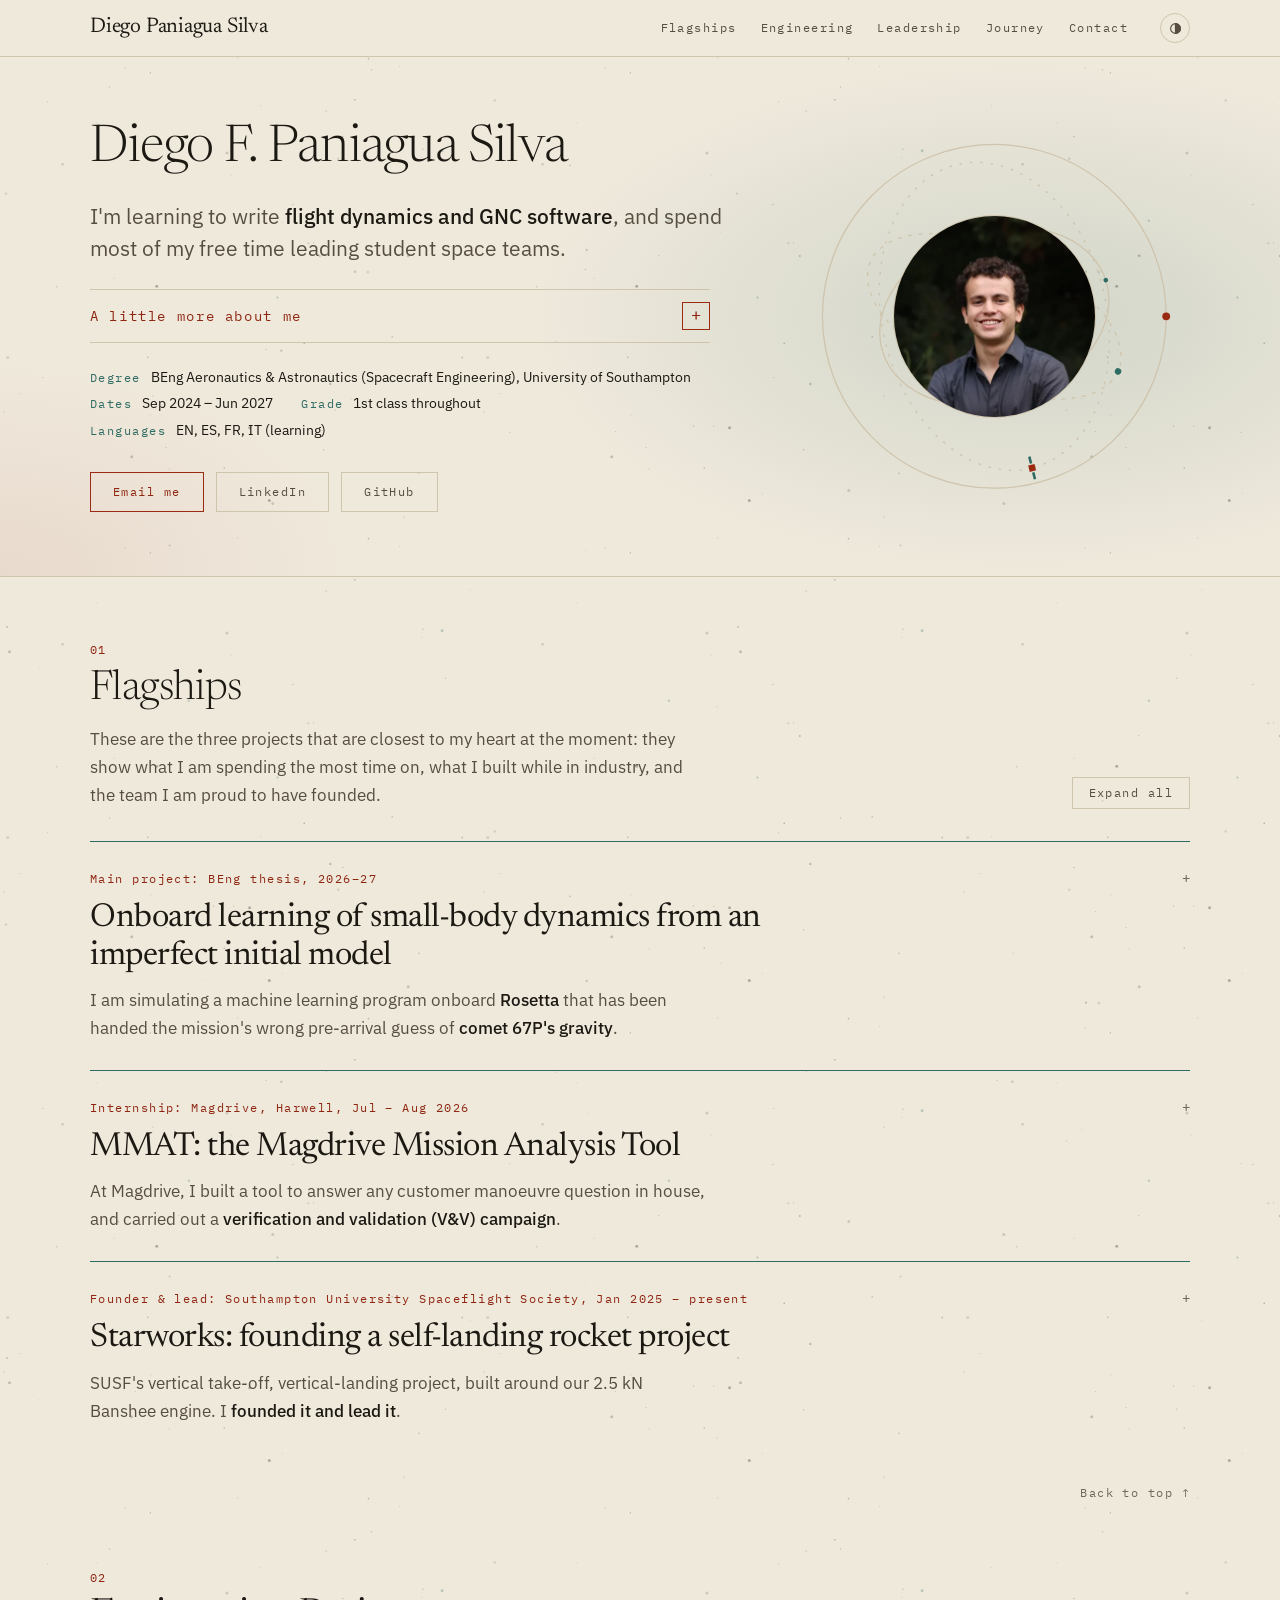
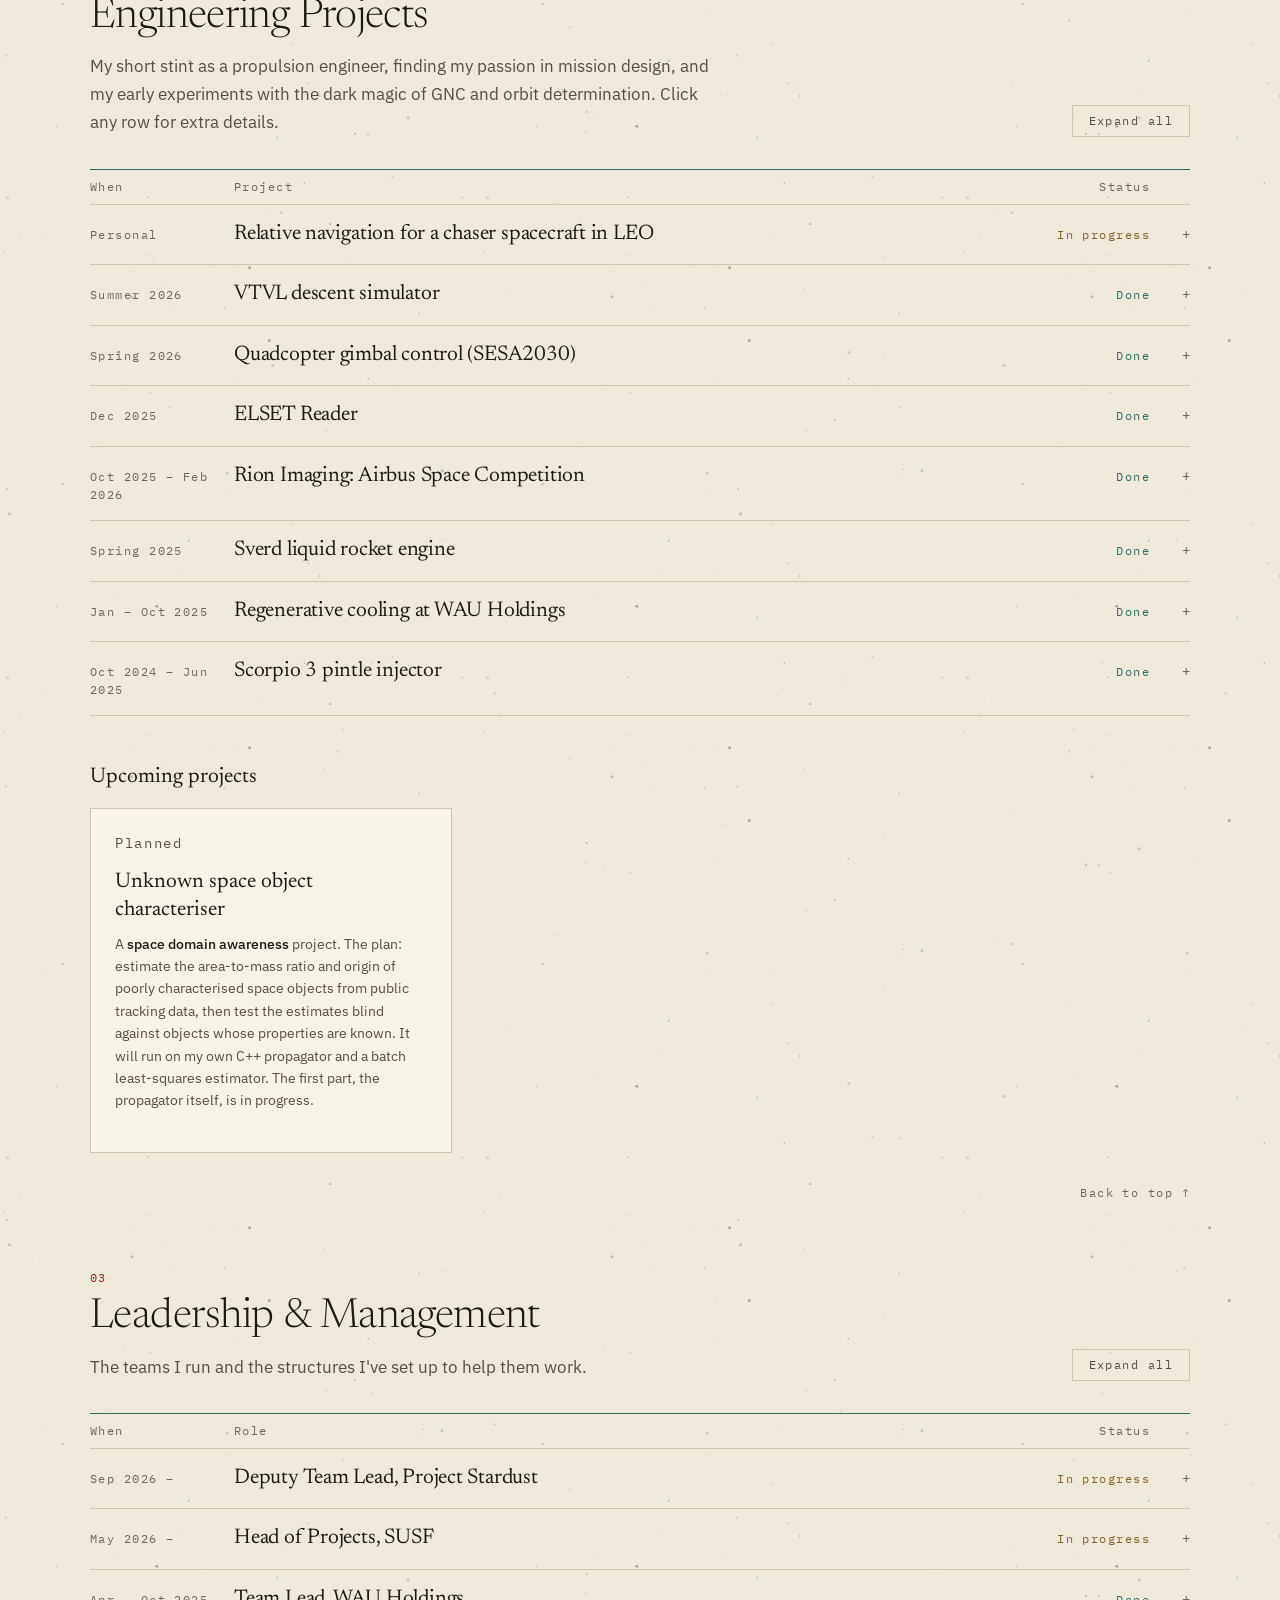
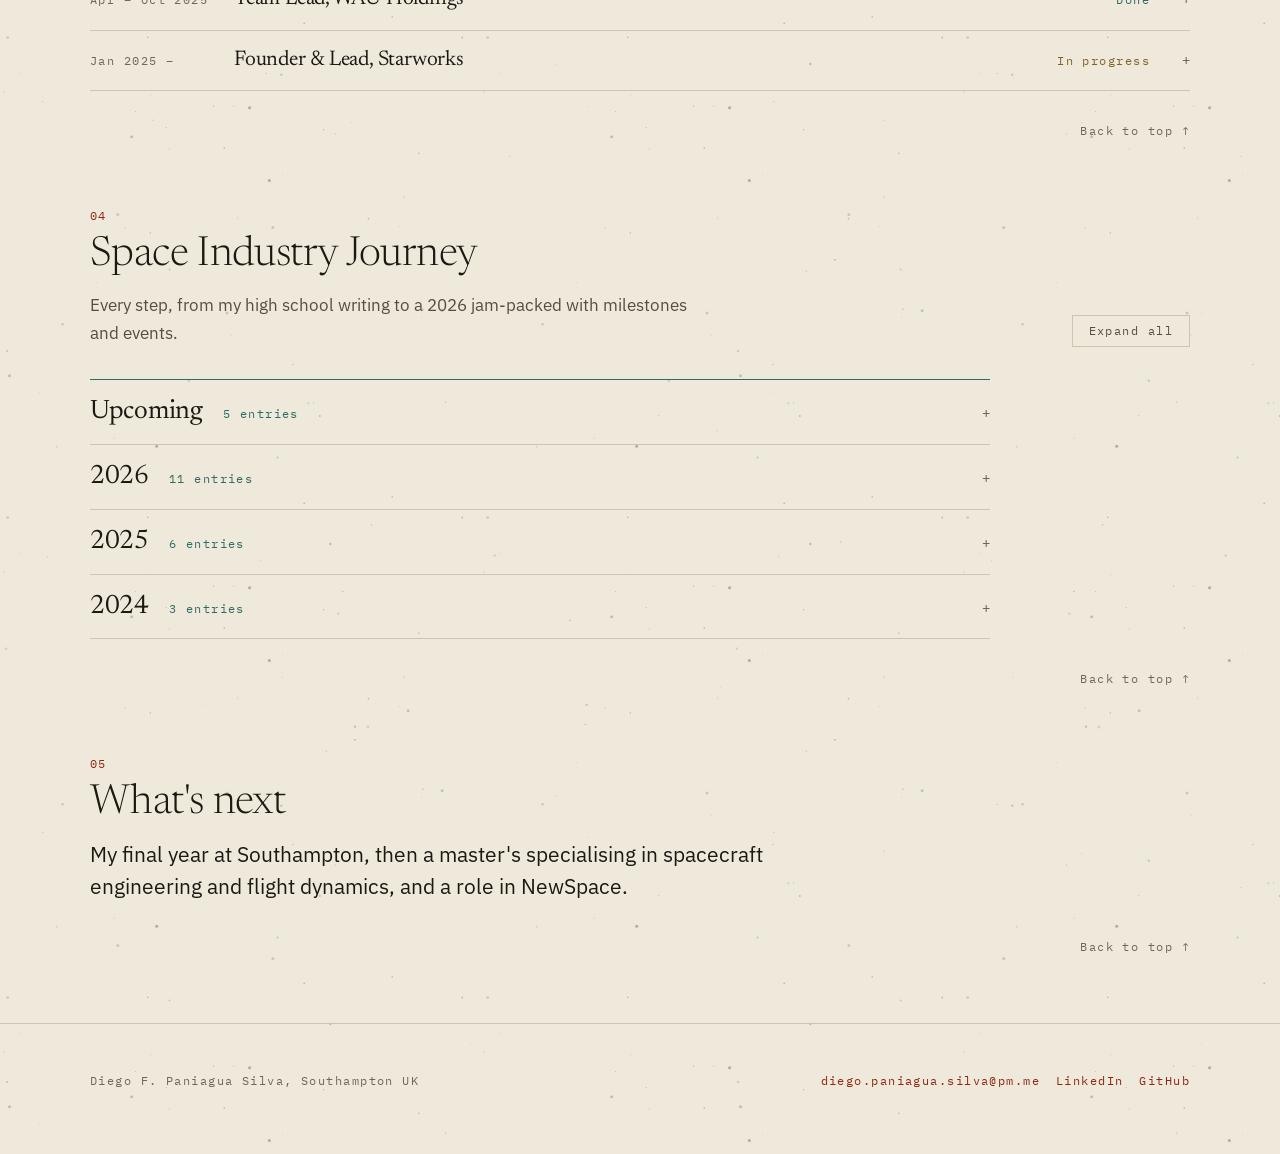
==== commit c142edd6: "Rewrite thesis entry from the new project plan; rename Starworks entry Co-Authored-By: Claude Opus 5" ====
--- a/index.html
+++ b/index.html
@@ -126,24 +126,25 @@
           <span class="lead-short">I am simulating a machine learning program onboard <strong>Rosetta</strong> that has been handed the mission's wrong pre-arrival guess of <strong>comet 67P's gravity</strong>.</span>
         </summary>
         <div class="flag-body">
-          <!-- Every sentence below is taken from the Individual Project Plan (23 Oct 2026), with at most minor rewording. -->
+          <!-- Condensed from the Individual Project Plan (2 Nov 2026). -->
           <figure class="figure">
             <img src="assets/thesis/67p.jpg" alt="3D render of comet 67P/Churyumov–Gerasimenko: two lobes joined by a narrow neck" width="900" height="640">
             <figcaption>Comet 67P, rendered from the shape model in Izzo &amp; Gómez (2022)</figcaption>
           </figure>
-          <p class="lead">Astrodynamicists have many mature dynamical models for the major bodies of the solar system: we can precisely predict how a spacecraft will move around the Sun, the planets, and our Moon, thanks to the fact that their gravity has been measured over decades. Comets and asteroids are a completely different matter: each one has its own shape and density distribution, hence its own gravity, and its own spin. Before arrival, comet 67P was thought to be a smooth "rugby ball" shape; the images obtained on approach instead revealed a shape closer to a dumbbell. In this project, I am simulating a machine learning program onboard Rosetta that has been handed the same wrong initial guess. As the spacecraft flies the same orbits it flew on its mission, the program compares where it expected the spacecraft to be with where it really is, using that difference to correct its prediction of the comet's gravity.</p>
+          <p class="lead">Every comet and asteroid has its own shape, density and spin, so its gravity is poorly known until a spacecraft arrives. Before Rosetta reached comet 67P in 2014, the comet was thought to be a smooth "rugby ball"; it turned out to be a dumbbell, and a reliable gravity model took until a month before Philae's landing. I am simulating a machine learning program onboard Rosetta that starts from that same wrong guess, and corrects it by comparing where it expected the spacecraft to be with where it really is.</p>
           <p class="meta">
             <span><span class="k">Supervisor</span><span class="v">Prof. Alexander Wittig</span></span>
             <span><span class="k">Status</span><span class="v status warn">In progress</span></span>
+            <span><span class="k">Submission</span><span class="v">Apr 2027</span></span>
           </p>
           <dl class="sections">
-            <div><dt>Aim</dt><dd>To determine whether a <strong>neural Hamiltonian</strong> learned gravity model, initialised with the pre-arrival data of comet 67P and trained only on data collected along Rosetta's flown trajectory, can correct that wrong model, and how its accuracy, and the tracking time needed to reach it, compare with those of a <strong>spherical-harmonic</strong> model estimated from the same data.</dd></div>
-            <div><dt>Approach</dt><dd>This is a simulation study, using a simulated comet based on the uniform-density mascon model of 67P released with the geodesyNets code (Izzo and Gómez, 2022). A simulated spacecraft will replay the sequence of orbits Rosetta flew between arrival and lander delivery. The learned model will start from the pre-arrival data, propagate the spacecraft's state forward by a fixed timestep, compare its prediction with the observed state, and update the model to reduce the error.</dd></div>
-            <div><dt>Why a neural Hamiltonian</dt><dd>It is estimated directly from tracking arcs, accepts an initial set of data, remains valid close to the nucleus, and is small (353–721 parameters).</dd></div>
-            <div><dt>Baseline</dt><dd>The conventional spherical-harmonic estimator will be run as a <strong>batch least-squares</strong> fit receiving the same initial model, and the same observed states at the same update interval. To keep the comparison fair, it is fitted to the same arcs, through the same integrator and sensitivities.</dd></div>
-            <div><dt>What's new</dt><dd>This project builds directly on Acciarini and Izzo (2026), and differs in three ways: the initial model is wrong (the pre-arrival data, and an inaccurate mass), the trajectory follows Rosetta's own, and the comparison focuses on how long each representation takes to recover from the wrong prior.</dd></div>
-            <div><dt>Success</dt><dd>I will consider the project a success if the program can correct the wrong guess at all; it succeeds further if it does so faster than the conventional method.</dd></div>
-            <div><dt>Stage 2</dt><dd>A reinforcement-learning agent chooses the trajectory to gather information faster. This will only be attempted if Stage 1 is complete on schedule.</dd></div>
+            <div><dt>Aim</dt><dd>Can a learned gravity model, starting from the pre-arrival data and trained only along Rosetta's flown trajectory, correct the wrong model? And how many point masses would a conventional <strong>mascon model</strong> need to match it as tracking time goes on?</dd></div>
+            <div><dt>Approach</dt><dd>A simulation study. The "true" comet is the uniform-density mascon model of 67P from geodesyNets (Izzo and Gómez, 2022). A simulated spacecraft replays Rosetta's orbits from arrival to lander delivery, and the learner trains only on what the spacecraft could measure. The learning method itself is chosen through a trade analysis.</dd></div>
+            <div><dt>Comparison</dt><dd>The true model is reduced to a <strong>fidelity scale</strong>, from a single point mass up to the full model. Placing the learner on that scale gives its <strong>equivalent mascon count</strong>, mapped over tracking time and distance from the comet.</dd></div>
+            <div><dt>What's new</dt><dd>It builds on Acciarini and Izzo (2026), but starts from a wrong initial model, flies Rosetta's real trajectory, and measures accuracy against model size.</dd></div>
+            <div><dt>Success</dt><dd>The program corrects the wrong guess at all; better still if it needs fewer parameters than a mascon model of the same accuracy.</dd></div>
+            <div><dt>Stage 2</dt><dd>Only if Stage 1 finishes on schedule: a reinforcement-learning agent picks the orbits to learn faster, compared against greedy D-optimal selection.</dd></div>
+            <div><dt>Stack</dt><dd><ul class="tags"><li>Python</li><li>PyTorch</li><li>SciPy</li><li>SPICE</li><li>Iridis HPC</li></ul></dd></div>
           </dl>
         </div>
       </details>
@@ -199,7 +200,7 @@
       <details class="flagship" id="starworks">
         <summary>
           <span class="flag-top"><span class="flag-label">Founder &amp; lead: Southampton University Spaceflight Society, Jan 2025 – present</span><span class="fold" aria-hidden="true"></span></span>
-          <h3>Starworks: a student rocket that lands itself</h3>
+          <h3>Starworks: founding a self-landing rocket project</h3>
           <span class="lead-short">SUSF's vertical take-off, vertical-landing project, built around our 2.5 kN Banshee engine. I <strong>founded it and lead it</strong>.</span>
         </summary>
         <div class="flag-body">
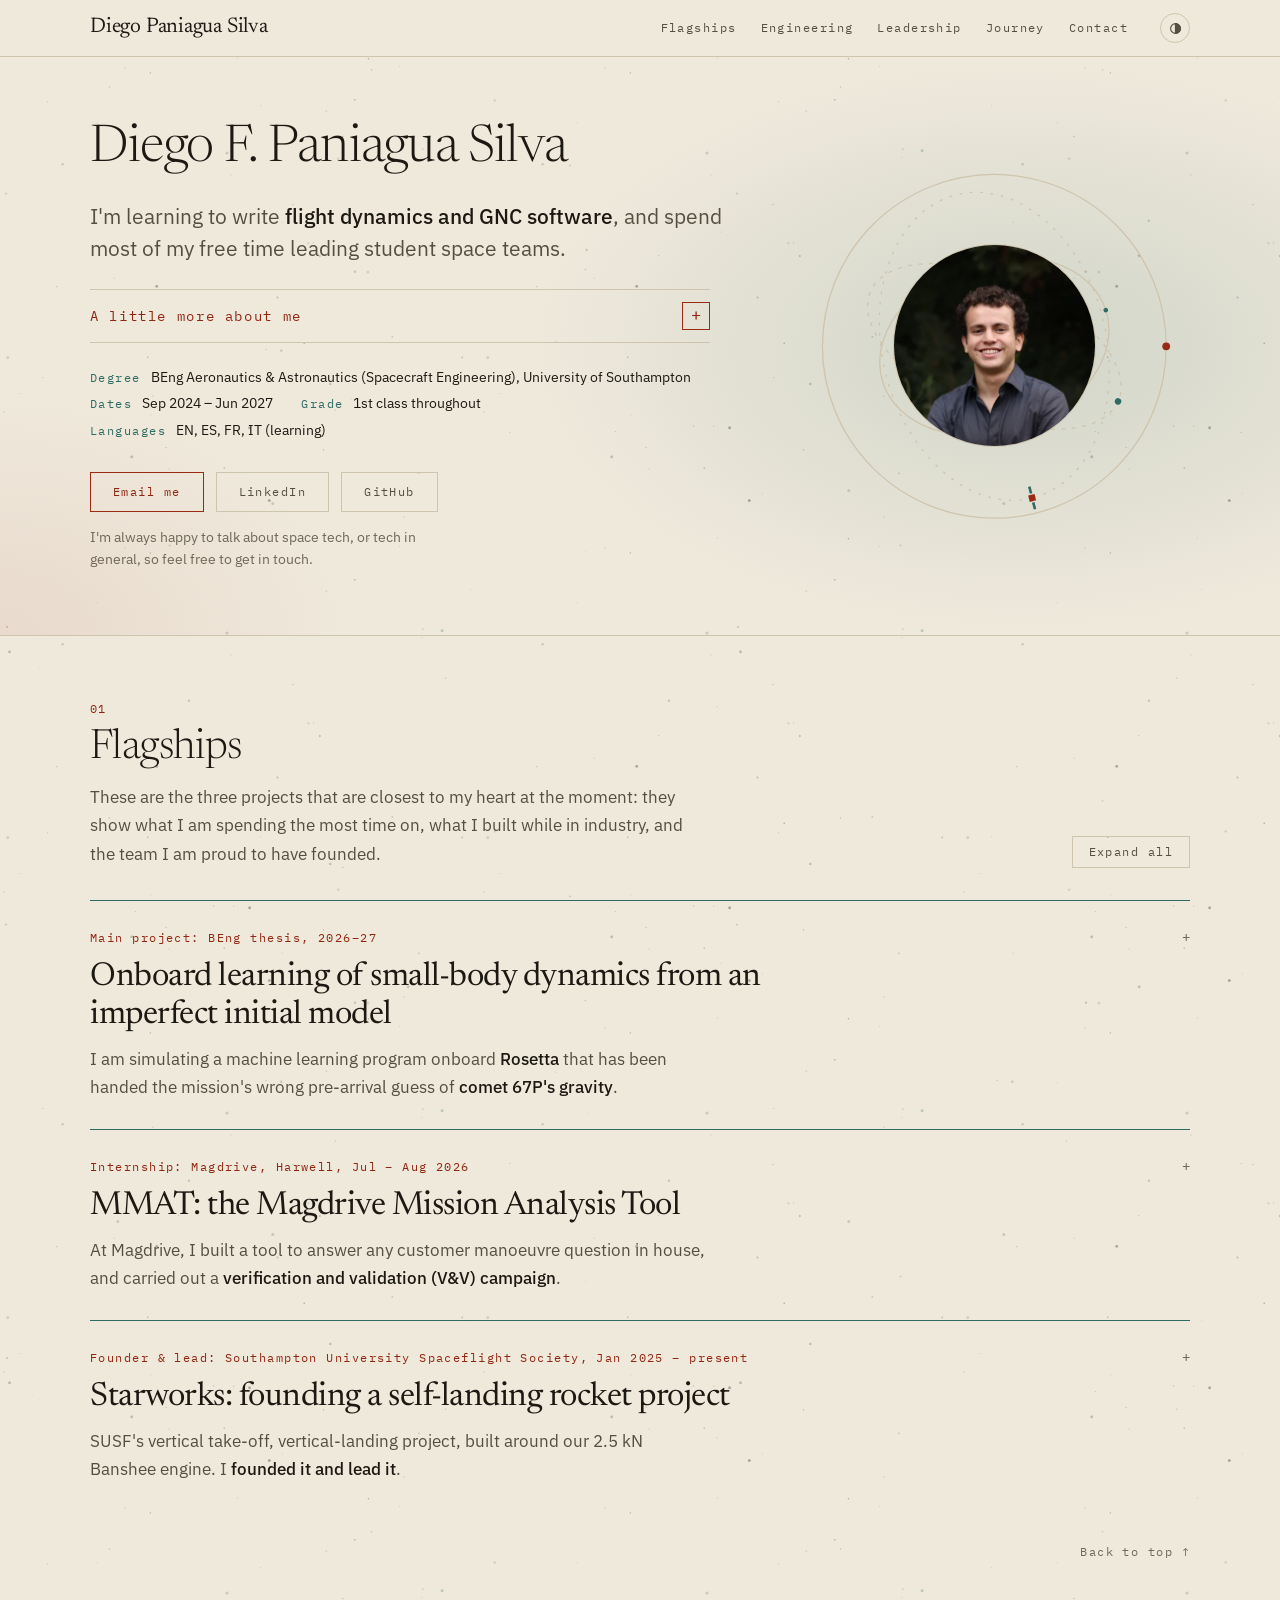
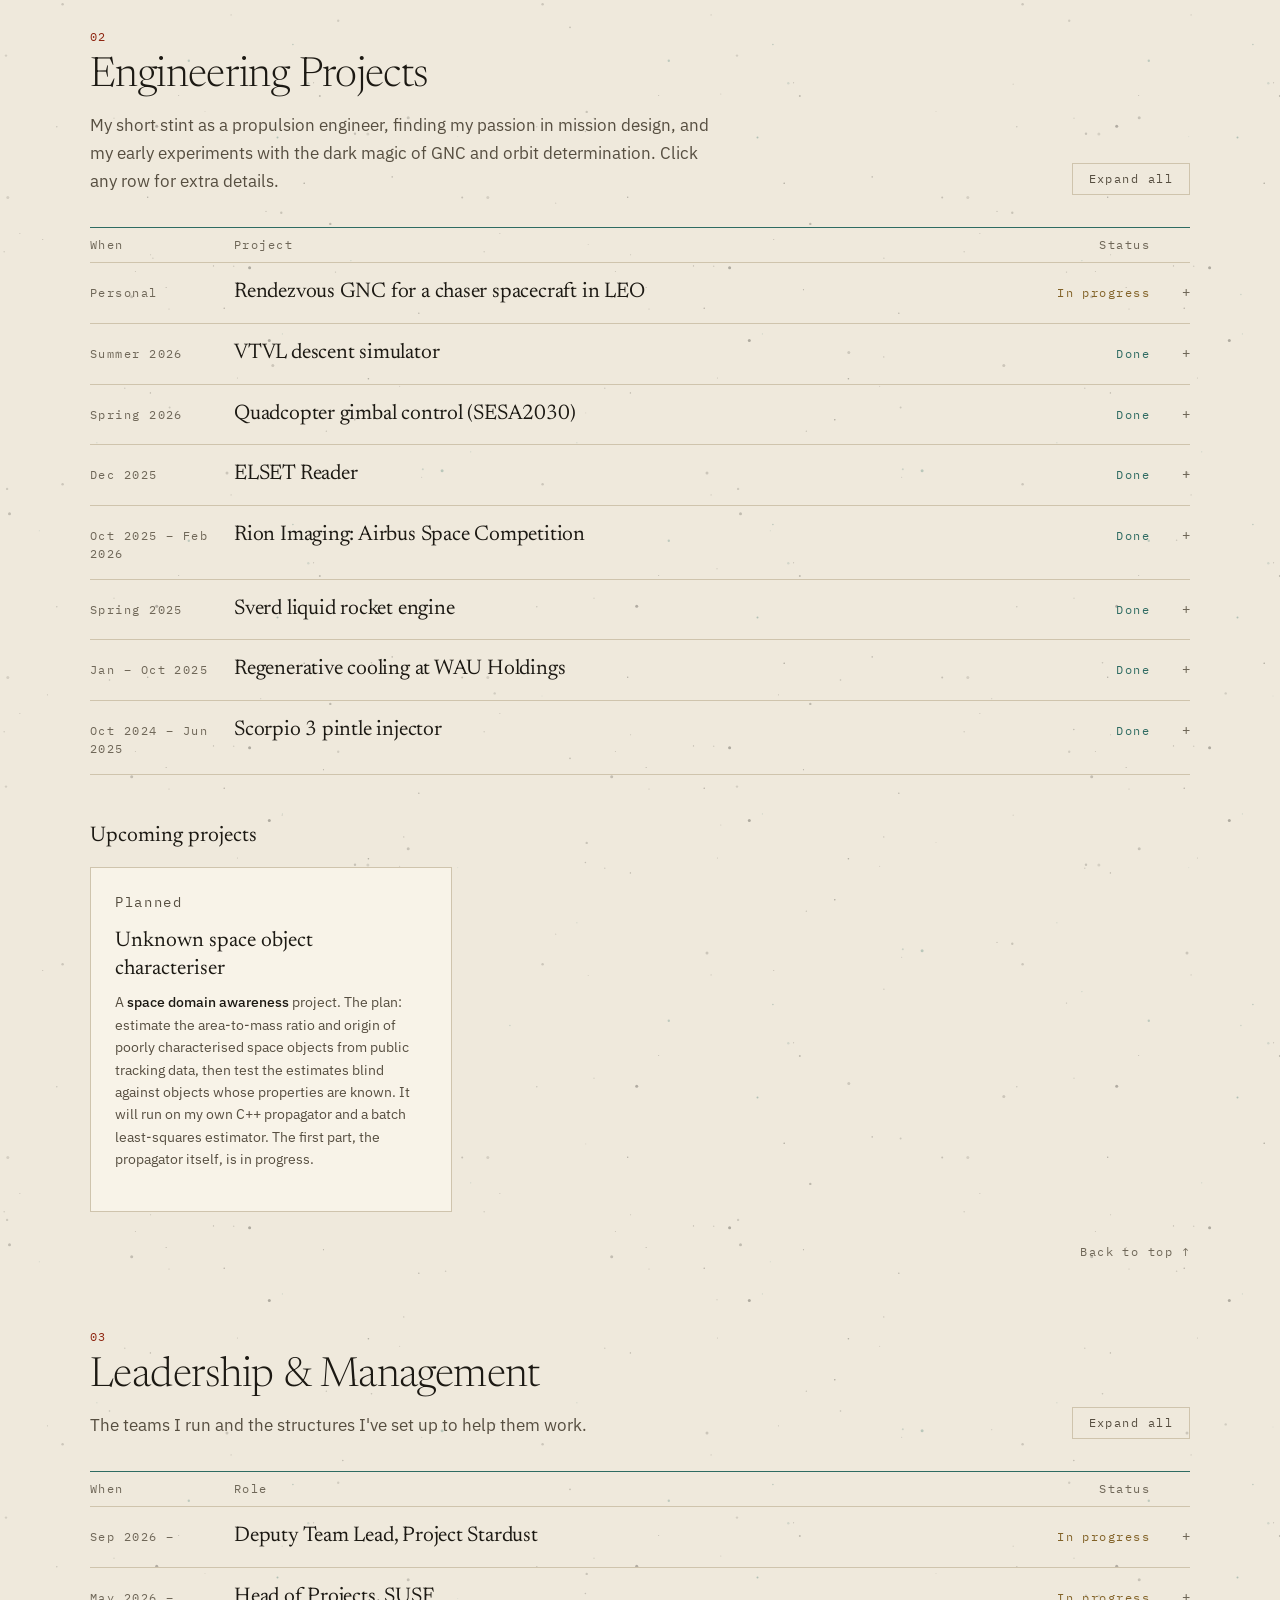
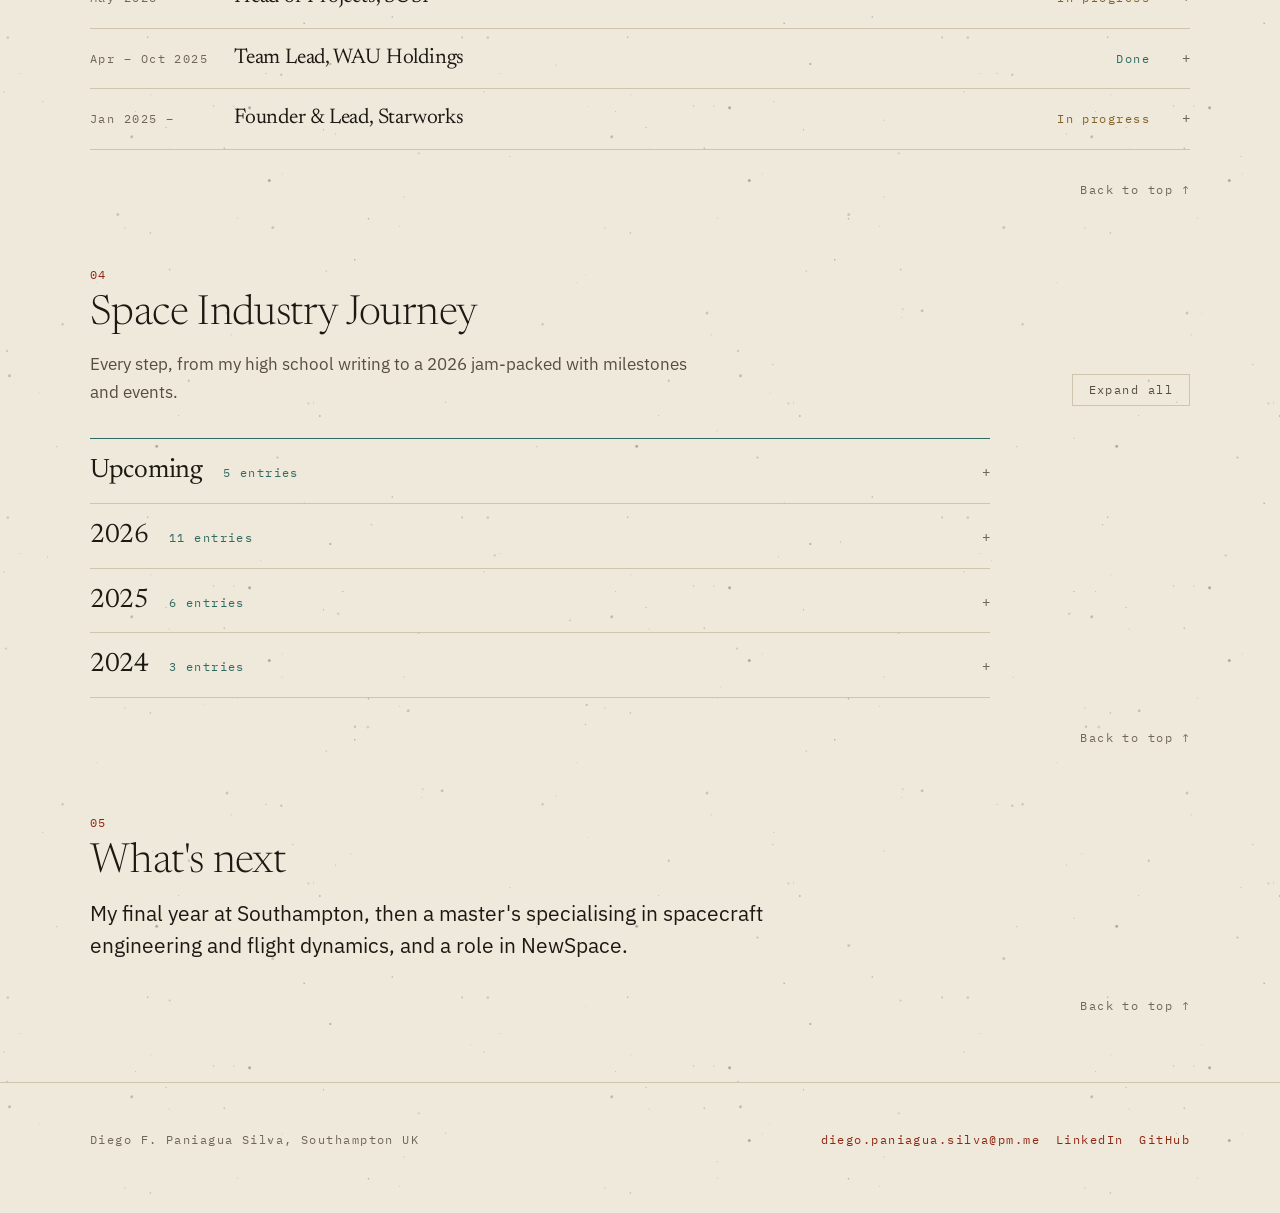
==== commit c123a8de: "Match rendezvous GNC entry to the repo; add contact note under hero links Co-Authored-By: Claude Opu" ====
--- a/index.html
+++ b/index.html
@@ -11,7 +11,7 @@
   <link rel="preconnect" href="https://fonts.googleapis.com">
   <link rel="preconnect" href="https://fonts.gstatic.com" crossorigin>
   <link href="https://fonts.googleapis.com/css2?family=IBM+Plex+Mono&family=IBM+Plex+Sans:wght@400;500&family=Newsreader:ital,opsz,wght@0,6..72,300;0,6..72,400;1,6..72,300&display=swap" rel="stylesheet">
-  <link rel="stylesheet" href="styles.css?v=2026-11-03a">
+  <link rel="stylesheet" href="styles.css?v=2026-11-08a">
 </head>
 <body>
 
@@ -64,6 +64,7 @@
           <!-- Hidden until assets/cv.pdf exists: drop the file in and the button appears. -->
           <a class="btn" id="cv-btn" href="assets/cv.pdf" download="DiegoFPS_CV.pdf" hidden>Download CV</a>
         </div>
+        <p class="links-note">I'm always happy to talk about space tech, or tech in general, so feel free to get in touch.</p>
       </div>
 
       <!-- Portrait: replace assets/headshot.webp to change the photo (square image works best) -->
@@ -261,22 +262,22 @@
           <summary>
             <span class="when">Personal</span>
             <div>
-              <h3>Relative navigation for a chaser spacecraft in LEO</h3>
-              <span class="hook">A spacecraft trying to meet another in orbit has to work out where its target is from noisy distance and angle measurements. This project builds the filter that does it.</span>
+              <h3>Rendezvous GNC for a chaser spacecraft in LEO</h3>
+              <span class="hook">A chaser spacecraft approaching a target in low Earth orbit. The aim is to build every part of the guidance, navigation and control loop around the <strong>Clohessy–Wiltshire</strong> equations.</span>
             </div>
             <span class="status warn">In progress</span>
             <span class="fold" aria-hidden="true"></span>
           </summary>
           <div class="row-body">
             <dl class="sections">
-              <div><dt>Why I did it</dt><dd>Navigation was the missing piece in my GNC work: I had guidance and control projects but no estimation. This is the estimation half of a rendezvous loop.</dd></div>
-              <div><dt>Method</dt><dd>A Python-based simulator in <strong>Clohessy–Wiltshire</strong> dynamics. This makes propagation exact, so non-linearity is only introduced through the range and bearing measurements. An <strong>extended Kalman filter</strong> written from scratch, compared against dead reckoning and a least-squares fix. Tuned to statistical consistency (<strong>NEES and NIS</strong> inside chi-square bounds), then used to show that bearing-only tracking can't pin down range until the chaser manoeuvres.</dd></div>
+              <div><dt>Why I did it</dt><dd>My earlier projects covered guidance and control, but not navigation. This one covers the whole loop.</dd></div>
+              <div><dt>Plan</dt><dd>A Python simulator in Clohessy–Wiltshire dynamics, then the three parts of the loop: navigation (working out where the target is from noisy measurements), guidance (planning the approach) and control (the chaser's manoeuvres).</dd></div>
+              <div><dt>Where it stands</dt><dd>Just started: the repository and the structure of the dynamics engine are set up.</dd></div>
               <div><dt>Stack &amp; code</dt><dd>
-                <ul class="tags"><li>Python</li><li>NumPy</li><li>SciPy</li><li>Matplotlib</li></ul>
+                <ul class="tags"><li>Python</li><li>uv</li></ul>
                 <a class="repo" href="https://github.com/dfps16/cw-gnc">github.com/dfps16/cw-gnc →</a>
               </dd></div>
               <div><dt>What I learnt so far</dt><dd>Building this project is similar in structure to the previous <a href="#vtvl">vtvl-sim</a> I made; however, the dynamics and measurement parts are new to me.</dd></div>
-              <div><dt>What's next</dt><dd>Feeding the estimate into a rendezvous controller, to close the full guidance, navigation and control loop.</dd></div>
             </dl>
           </div>
         </details>
--- a/styles.css
+++ b/styles.css
@@ -175,6 +175,7 @@
 
 /* Buttons */
 .links { display: flex; flex-wrap: wrap; gap: 12px; }
+.links-note { font-size: var(--s-1); color: var(--ink-3); margin: 14px 0 0; max-width: 46ch; }
 .btn[hidden] { display: none; }
 .btn {
   font: var(--s-2)/1 var(--mono); letter-spacing: .12em;
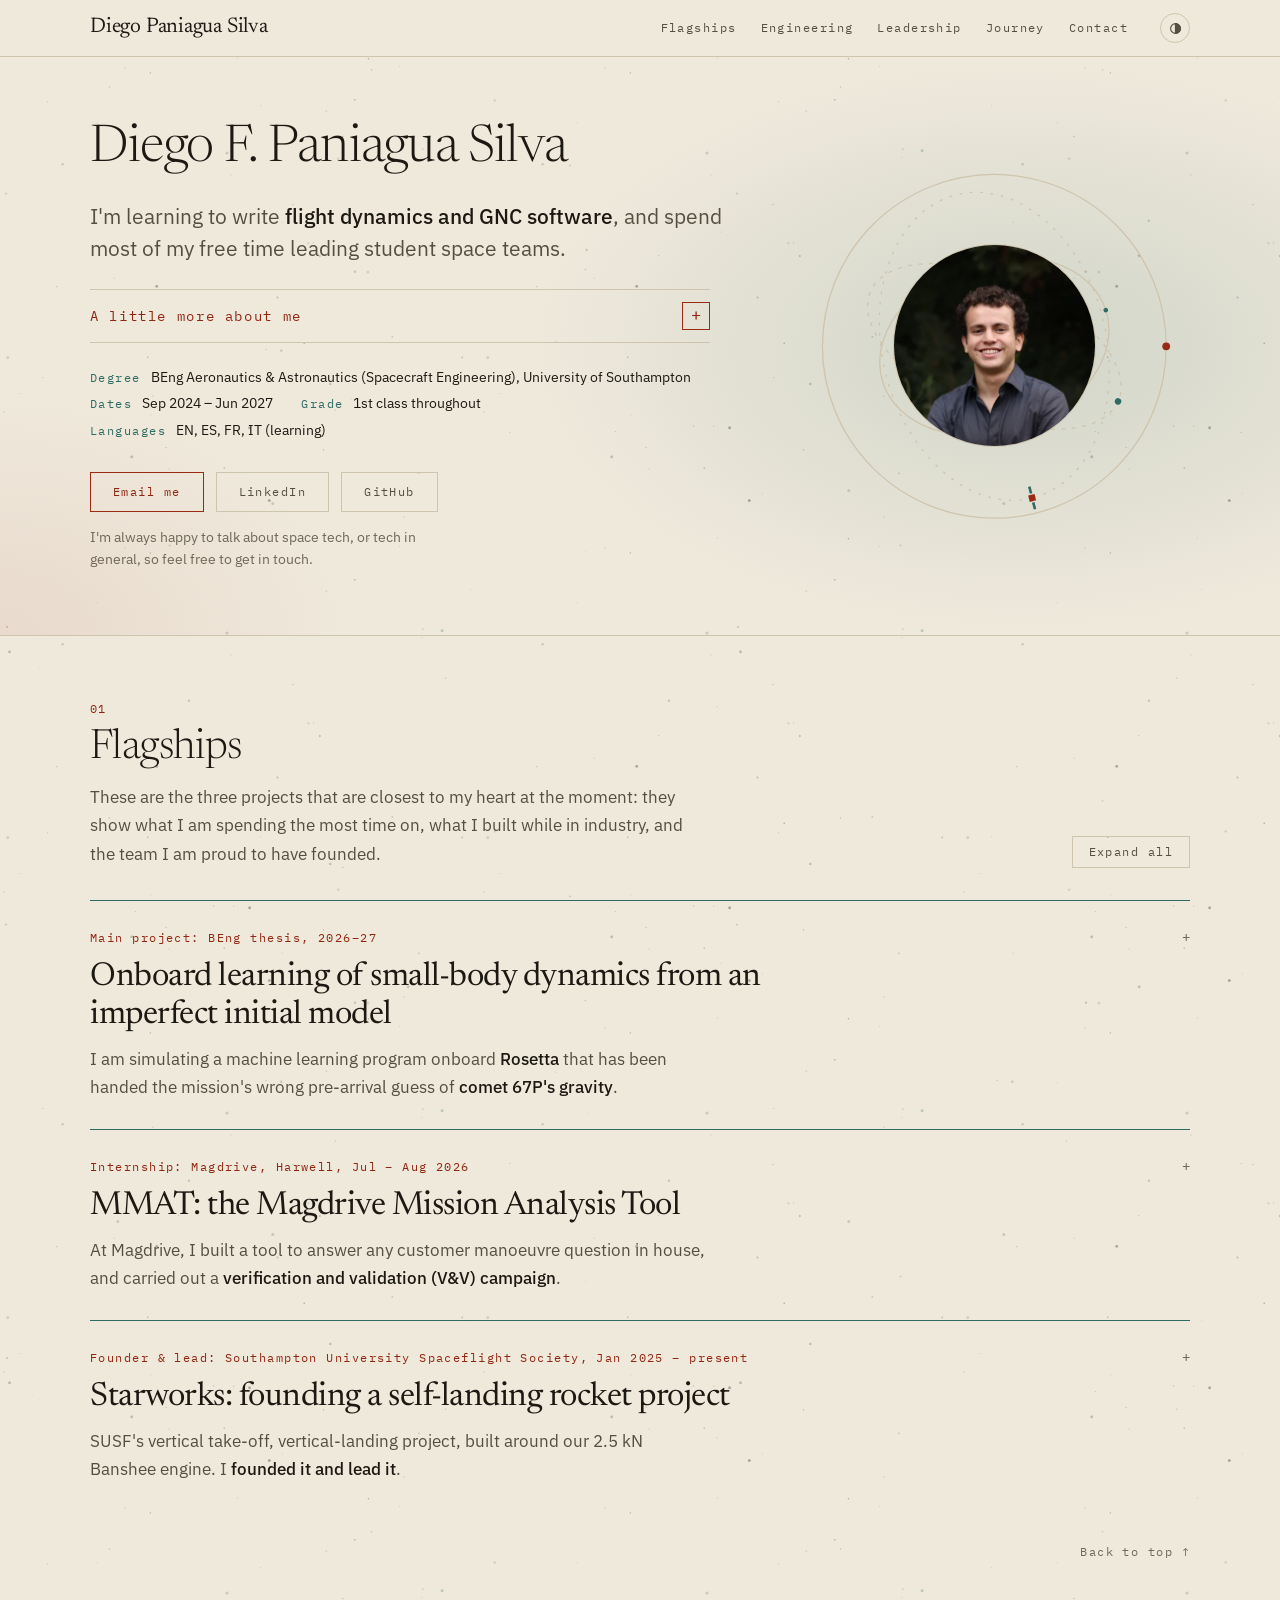
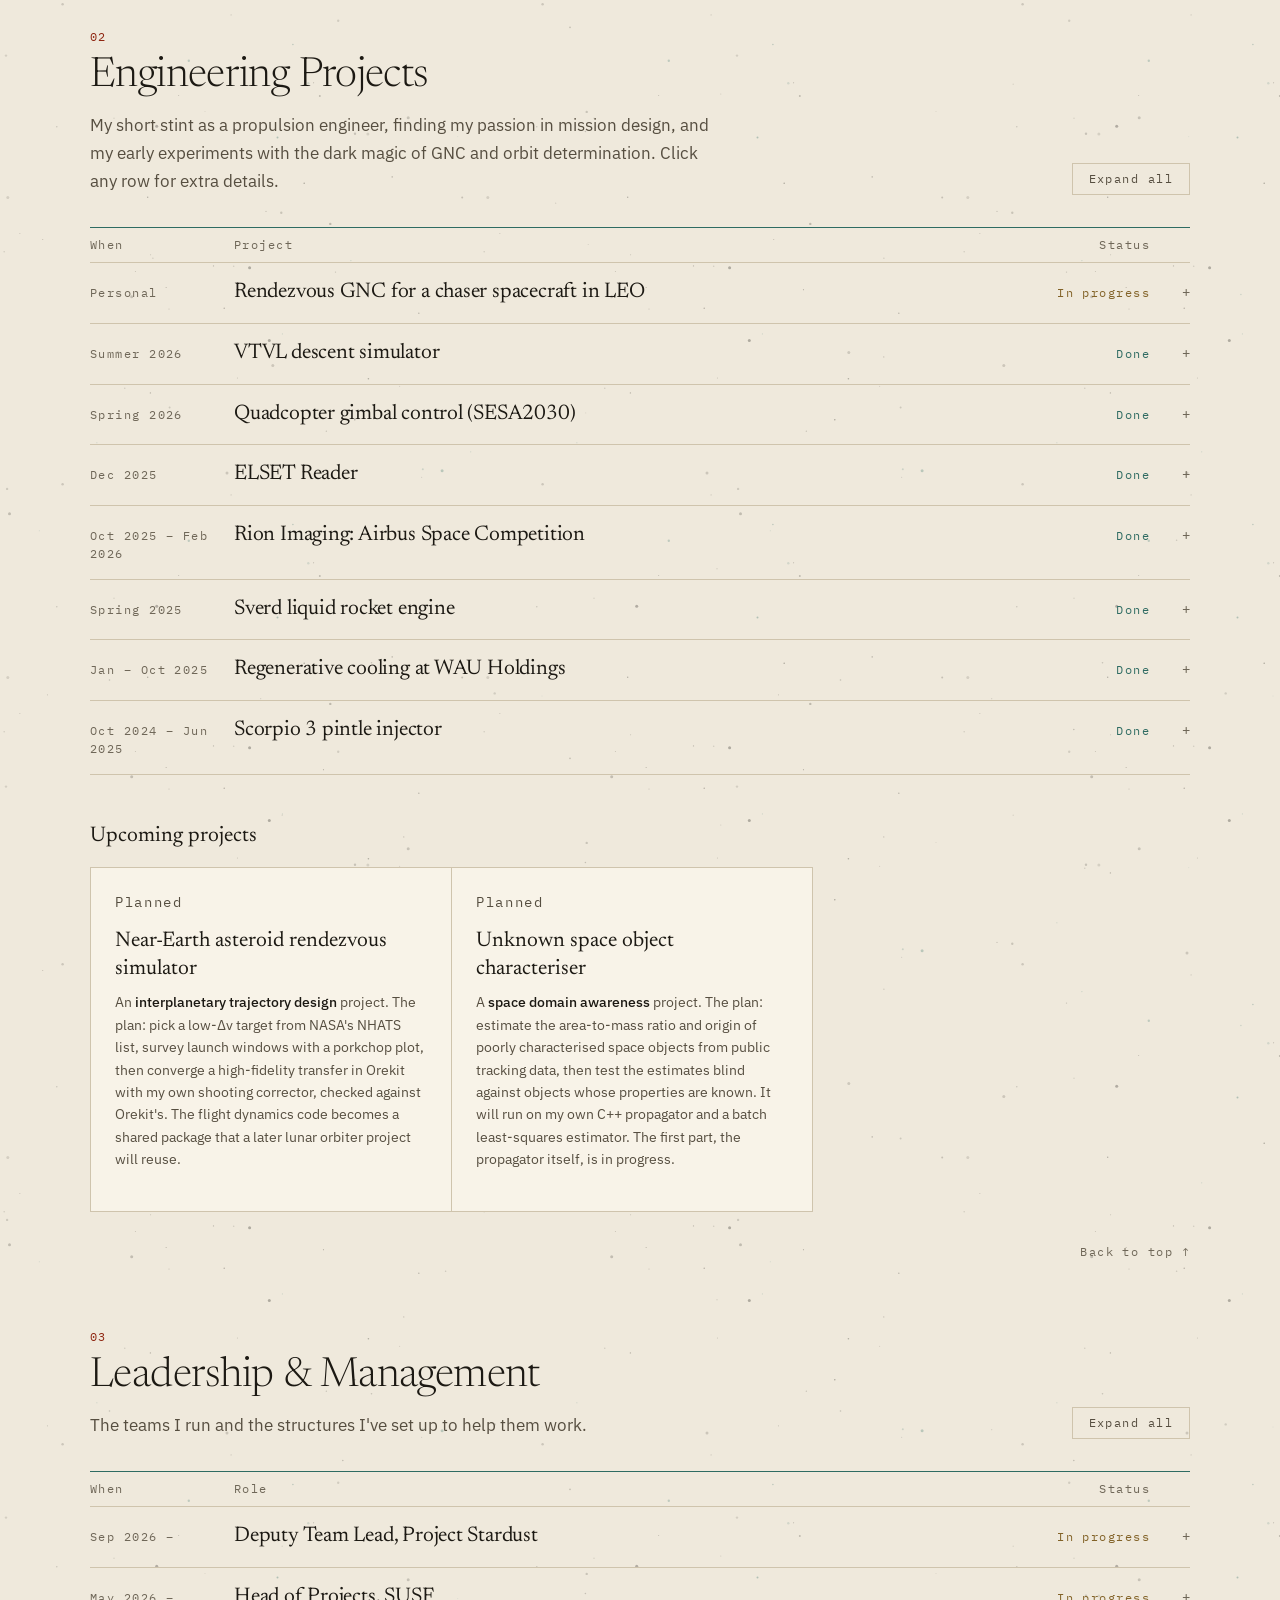
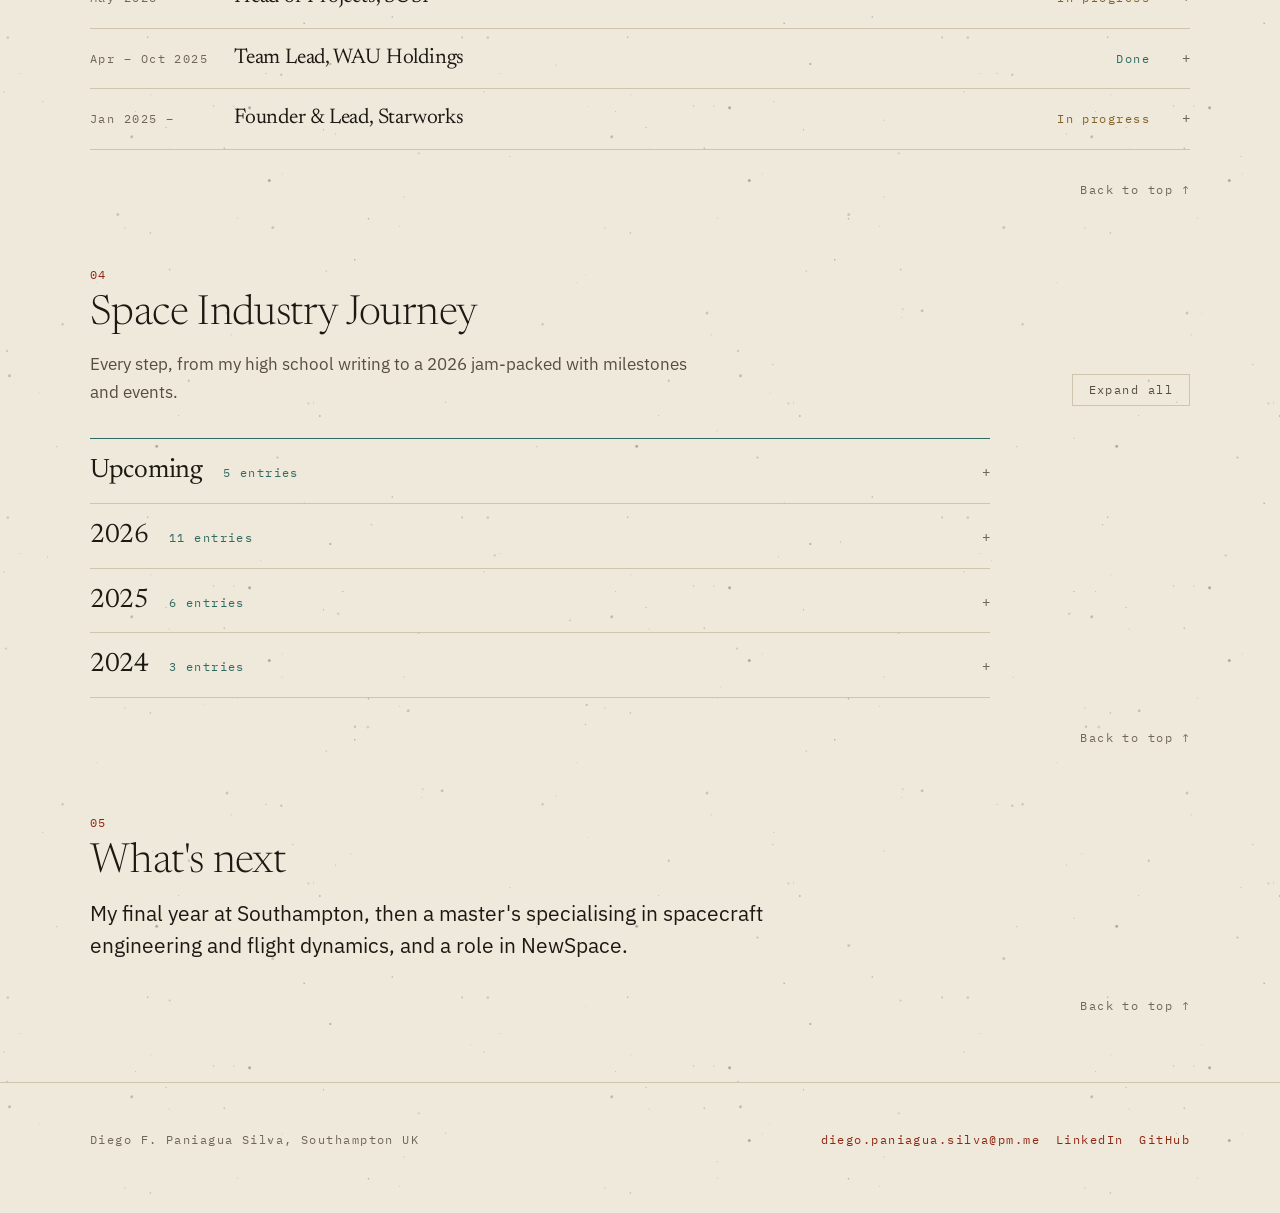
==== commit 0b840d08: "Add NEA rendezvous simulator to upcoming projects Co-Authored-By: Claude Opus 5.5 <noreply@anthropic" ====
--- a/index.html
+++ b/index.html
@@ -516,6 +516,11 @@
       <!-- Upcoming projects -->
       <h3 class="subhead">Upcoming projects</h3>
       <div class="grid mini">
+        <article id="nea">
+          <p class="when-mini">Planned</p>
+          <h4>Near-Earth asteroid rendezvous simulator</h4>
+          <p>An <strong>interplanetary trajectory design</strong> project. The plan: pick a low-Δv target from NASA's NHATS list, survey launch windows with a porkchop plot, then converge a high-fidelity transfer in Orekit with my own shooting corrector, checked against Orekit's. The flight dynamics code becomes a shared package that a later lunar orbiter project will reuse.</p>
+        </article>
         <article id="characteriser">
           <p class="when-mini">Planned</p>
           <h4>Unknown space object characteriser</h4>
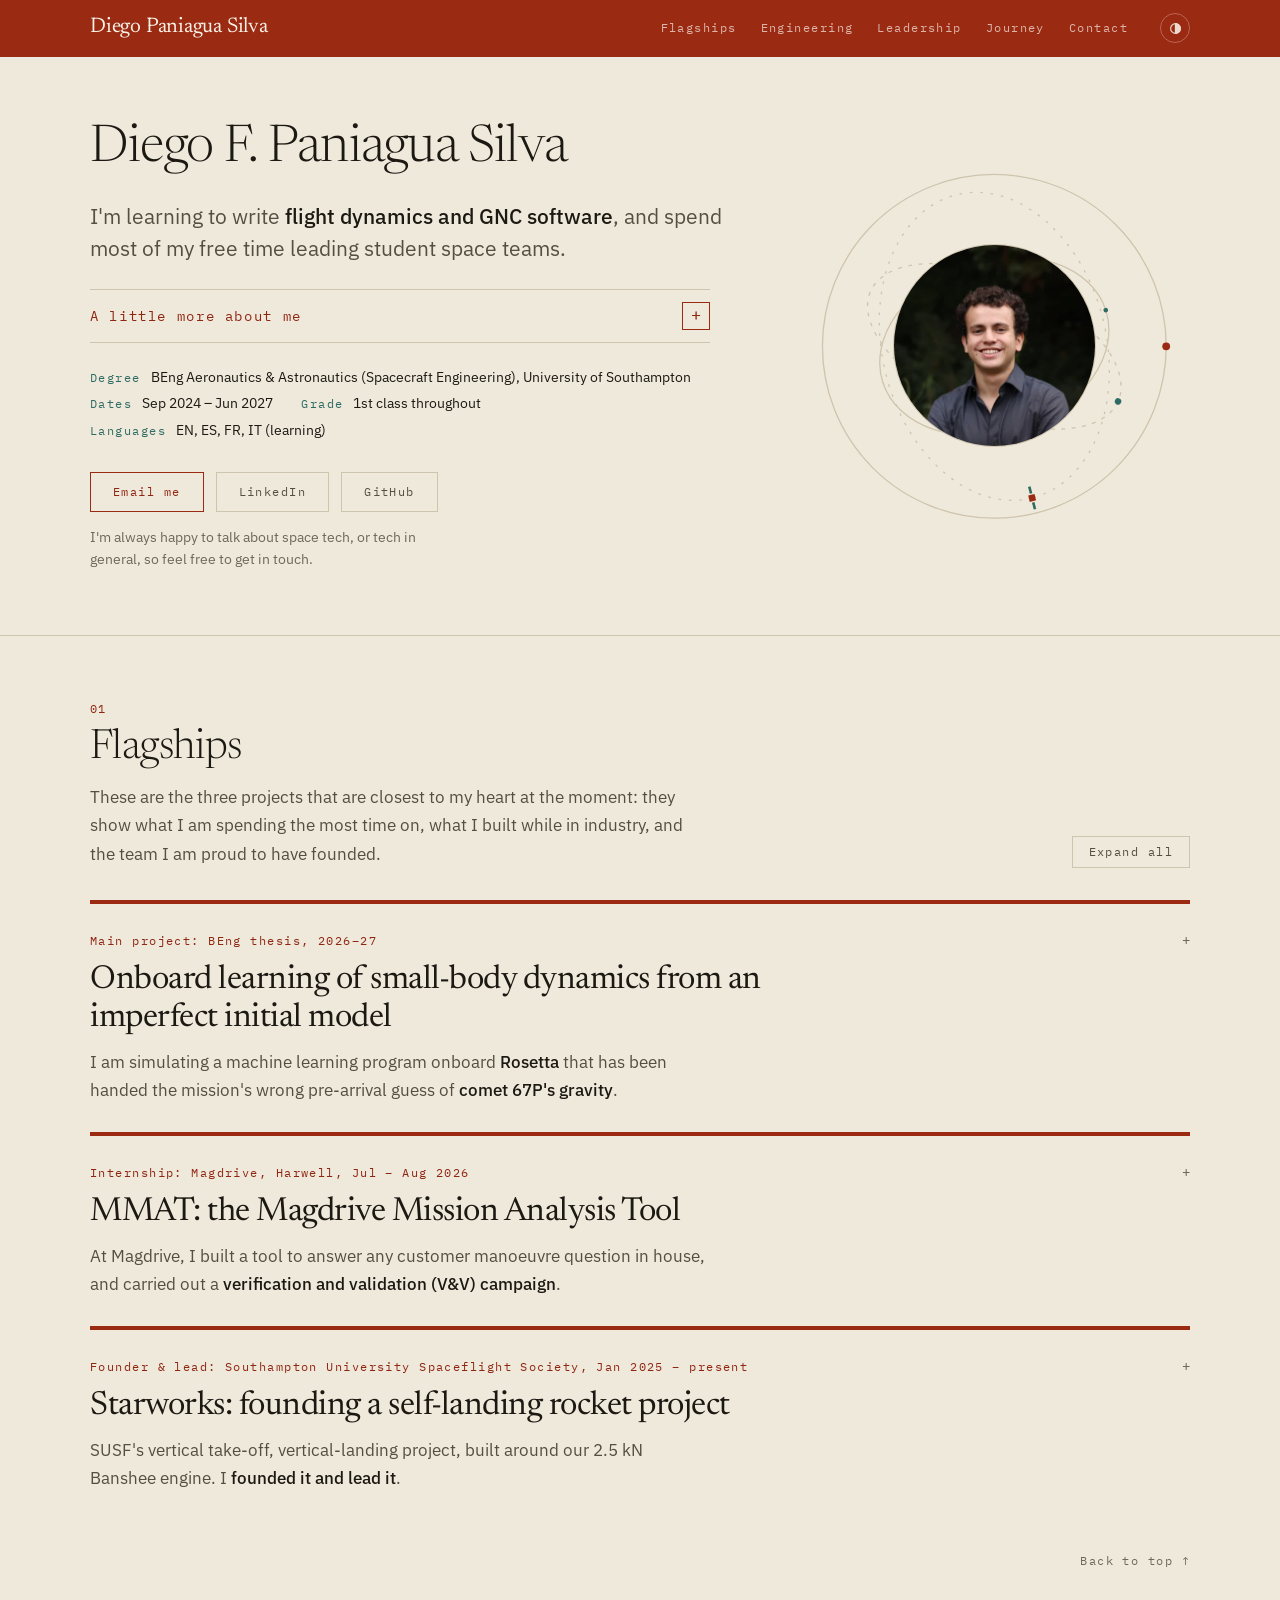
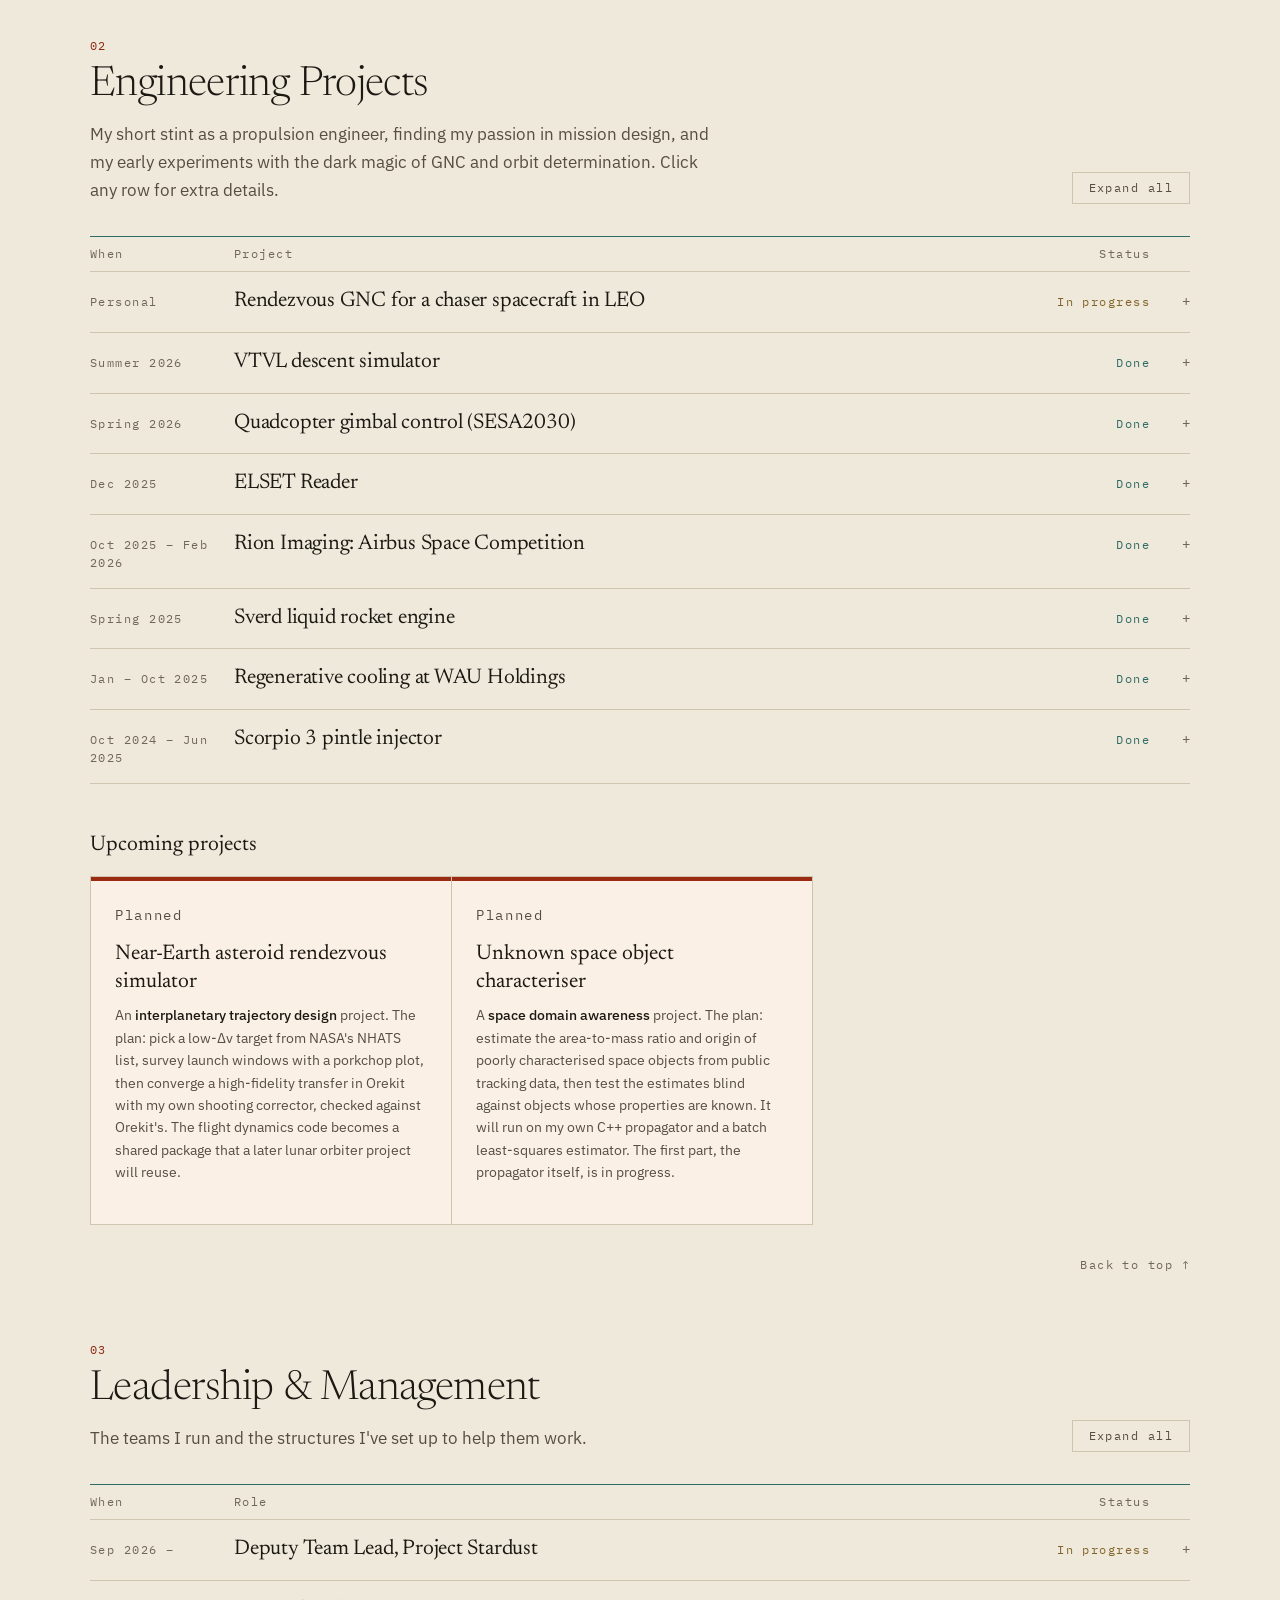
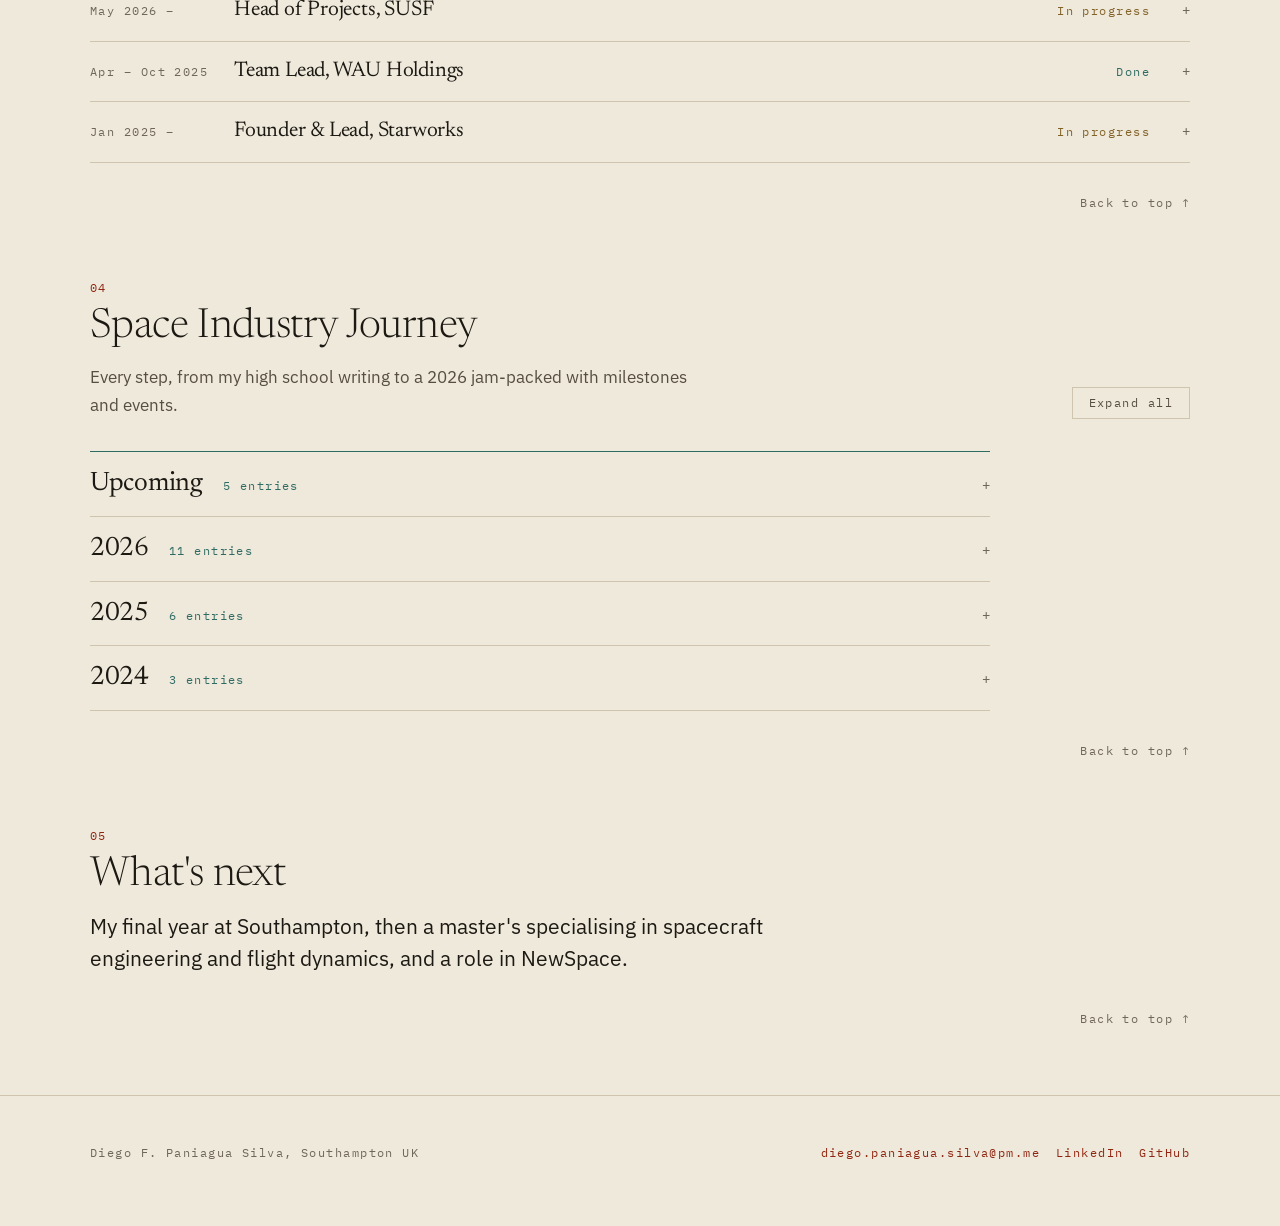
==== commit c6acd136: "Add brick top bar, coloured edges and tinted cards; drop glows Starfield now shows in dark mode only" ====
--- a/index.html
+++ b/index.html
@@ -11,7 +11,7 @@
   <link rel="preconnect" href="https://fonts.googleapis.com">
   <link rel="preconnect" href="https://fonts.gstatic.com" crossorigin>
   <link href="https://fonts.googleapis.com/css2?family=IBM+Plex+Mono&family=IBM+Plex+Sans:wght@400;500&family=Newsreader:ital,opsz,wght@0,6..72,300;0,6..72,400;1,6..72,300&display=swap" rel="stylesheet">
-  <link rel="stylesheet" href="styles.css?v=2026-11-08a">
+  <link rel="stylesheet" href="styles.css?v=2026-11-11a">
 </head>
 <body>
 
@@ -48,7 +48,7 @@
           <summary><span class="about-label">A little more about me</span><span class="fold" aria-hidden="true"></span></summary>
           <div class="about-body">
             <p>I was born in Mexico City, but my family moved to Switzerland when I was only four, and I grew up in a small village north of Lausanne. Somewhere in those early years, my brother sat me down in front of Star Wars and I, rather naively, thought “I can build that” the moment I first laid eyes on an X-wing. After a stint in Singapore as a teenager, I returned to Switzerland to finish high school. When it came to university, that early fascination with spacecraft made the choice easy: Southampton, the most specialised space undergrad I could find.</p>
-            <p>Flight dynamics and GNC became my core interests as I began to understand that no spacecraft flies, or even knows where it is, without them. Orbital mechanics is to a spacecraft what winds and currents were to a sailor: the forces every journey is planned around. GNC is what lets us steer remarkably complex machines through them, to places far beyond the reach of our bodies.</p>
+            <p>Flight dynamics and GNC became my core interests as I began to understand that no spacecraft flies, or even knows where it is, without them. A spacecraft only knows where it's going if it knows its environment: the forces acting on it, and where it currently is. In interplanetary travel that isn't always true; we know little about the gravity of comets and asteroids, and orbit determination far from Earth is a challenge of its own. That is where I like to work: closing the gap between models and reality, and finding better ways to tell where a spacecraft is.</p>
           </div>
         </details>
         <p class="meta">
--- a/styles.css
+++ b/styles.css
@@ -15,6 +15,8 @@
   --accent-text: #d95a40;
   --accent-wash: #26130f;
   --accent-3: #6bb3a5;  /* verdigris: data labels, structure, tags, completed work */
+  --brick: #8a2412;     /* solid brick surface: the top bar */
+  --card: #1d1411;      /* warm raised surface for open items and cards */
   --state-ok: #7d9668;
   --state-warn: #c09c62;
 
@@ -51,9 +53,11 @@
     --accent-text: #8f2611;
     --accent-wash: #efdfd4;
     --accent-3: #2e6b62;
+    --brick: #9b2a13;
+    --card: #faf0e5;
     --state-ok: #4f6b3f;
     --state-warn: #826227;
-    --stars: url("data:image/svg+xml,%3Csvg xmlns='http://www.w3.org/2000/svg' width='480' height='480'%3E%3Ccircle cx='292.9' cy='204.5' r='0.7' fill='%232e6b62' fill-opacity='0.30'/%3E%3Ccircle cx='421.7' cy='157.3' r='0.5' fill='%231c1913' fill-opacity='0.19'/%3E%3Ccircle cx='422.8' cy='149.2' r='1' fill='%232e6b62' fill-opacity='0.18'/%3E%3Ccircle cx='19.9' cy='393.5' r='0.5' fill='%231c1913' fill-opacity='0.21'/%3E%3Ccircle cx='166.1' cy='447.5' r='0.5' fill='%231c1913' fill-opacity='0.31'/%3E%3Ccircle cx='231.1' cy='174.9' r='0.7' fill='%231c1913' fill-opacity='0.15'/%3E%3Ccircle cx='227.0' cy='153.1' r='1.5' fill='%231c1913' fill-opacity='0.17'/%3E%3Ccircle cx='319.8' cy='255.9' r='1' fill='%231c1913' fill-opacity='0.23'/%3E%3Ccircle cx='150.4' cy='72.9' r='0.7' fill='%231c1913' fill-opacity='0.28'/%3E%3Ccircle cx='392.2' cy='336.9' r='0.8' fill='%231c1913' fill-opacity='0.21'/%3E%3Ccircle cx='124.8' cy='68.2' r='0.7' fill='%231c1913' fill-opacity='0.16'/%3E%3Ccircle cx='156.7' cy='286.2' r='1.5' fill='%231c1913' fill-opacity='0.29'/%3E%3Ccircle cx='224.2' cy='468.2' r='0.7' fill='%231c1913' fill-opacity='0.31'/%3E%3Ccircle cx='330.3' cy='383.9' r='1.2' fill='%231c1913' fill-opacity='0.23'/%3E%3Ccircle cx='442.1' cy='150.7' r='1.5' fill='%232e6b62' fill-opacity='0.27'/%3E%3Ccircle cx='147.7' cy='357.3' r='0.7' fill='%231c1913' fill-opacity='0.30'/%3E%3Ccircle cx='56.8' cy='286.8' r='0.7' fill='%231c1913' fill-opacity='0.19'/%3E%3Ccircle cx='462.2' cy='357.4' r='1' fill='%231c1913' fill-opacity='0.20'/%3E%3Ccircle cx='313.6' cy='242.7' r='0.5' fill='%231c1913' fill-opacity='0.30'/%3E%3Ccircle cx='62.6' cy='164.2' r='1.2' fill='%231c1913' fill-opacity='0.17'/%3E%3Ccircle cx='304.2' cy='343.2' r='0.8' fill='%231c1913' fill-opacity='0.31'/%3E%3Ccircle cx='237.4' cy='57.9' r='0.5' fill='%231c1913' fill-opacity='0.23'/%3E%3Ccircle cx='7.8' cy='357.5' r='1.5' fill='%231c1913' fill-opacity='0.13'/%3E%3Ccircle cx='269.3' cy='20.4' r='1.5' fill='%231c1913' fill-opacity='0.30'/%3E%3Ccircle cx='150.6' cy='414.7' r='0.5' fill='%231c1913' fill-opacity='0.23'/%3E%3Ccircle cx='96.9' cy='122.8' r='0.5' fill='%232e6b62' fill-opacity='0.26'/%3E%3Ccircle cx='233.7' cy='426.2' r='0.8' fill='%231c1913' fill-opacity='0.14'/%3E%3Ccircle cx='418.8' cy='473.2' r='0.8' fill='%231c1913' fill-opacity='0.23'/%3E%3Ccircle cx='169.0' cy='468.9' r='0.5' fill='%231c1913' fill-opacity='0.25'/%3E%3Ccircle cx='326.3' cy='111.2' r='0.6' fill='%231c1913' fill-opacity='0.23'/%3E%3Ccircle cx='4.2' cy='411.7' r='0.8' fill='%231c1913' fill-opacity='0.14'/%3E%3Ccircle cx='131.7' cy='456.8' r='1.5' fill='%231c1913' fill-opacity='0.21'/%3E%3Ccircle cx='135.4' cy='431.4' r='0.5' fill='%231c1913' fill-opacity='0.22'/%3E%3Ccircle cx='323.5' cy='449.7' r='0.6' fill='%231c1913' fill-opacity='0.27'/%3E%3Ccircle cx='308.3' cy='243.3' r='1.2' fill='%232e6b62' fill-opacity='0.15'/%3E%3Ccircle cx='188.8' cy='220.7' r='1.2' fill='%232e6b62' fill-opacity='0.25'/%3E%3Ccircle cx='399.6' cy='66.3' r='0.6' fill='%231c1913' fill-opacity='0.13'/%3E%3Ccircle cx='178.7' cy='255.5' r='0.5' fill='%231c1913' fill-opacity='0.25'/%3E%3Ccircle cx='213.5' cy='425.9' r='0.7' fill='%231c1913' fill-opacity='0.24'/%3E%3Ccircle cx='368.4' cy='58.7' r='0.8' fill='%231c1913' fill-opacity='0.30'/%3E%3Ccircle cx='114.0' cy='278.2' r='0.7' fill='%231c1913' fill-opacity='0.13'/%3E%3Ccircle cx='249.6' cy='427.8' r='1.5' fill='%231c1913' fill-opacity='0.30'/%3E%3Ccircle cx='277.5' cy='297.4' r='1' fill='%232e6b62' fill-opacity='0.32'/%3E%3Ccircle cx='403.8' cy='36.9' r='0.6' fill='%231c1913' fill-opacity='0.24'/%3E%3Ccircle cx='282.4' cy='13.9' r='0.6' fill='%232e6b62' fill-opacity='0.17'/%3E%3Ccircle cx='354.8' cy='99.8' r='0.8' fill='%231c1913' fill-opacity='0.32'/%3E%3C/svg%3E"), url("data:image/svg+xml,%3Csvg xmlns='http://www.w3.org/2000/svg' width='731' height='731'%3E%3Ccircle cx='6.0' cy='193.6' r='1.2' fill='%231c1913' fill-opacity='0.13'/%3E%3Ccircle cx='169.6' cy='545.5' r='1' fill='%231c1913' fill-opacity='0.16'/%3E%3Ccircle cx='586.7' cy='249.9' r='1.2' fill='%231c1913' fill-opacity='0.18'/%3E%3Ccircle cx='152.9' cy='396.2' r='0.6' fill='%231c1913' fill-opacity='0.20'/%3E%3Ccircle cx='585.4' cy='269.5' r='0.8' fill='%231c1913' fill-opacity='0.20'/%3E%3Ccircle cx='205.0' cy='249.4' r='0.5' fill='%231c1913' fill-opacity='0.12'/%3E%3Ccircle cx='720.8' cy='231.9' r='0.5' fill='%231c1913' fill-opacity='0.18'/%3E%3Ccircle cx='408.2' cy='255.8' r='1.5' fill='%231c1913' fill-opacity='0.19'/%3E%3Ccircle cx='470.7' cy='589.8' r='0.6' fill='%232e6b62' fill-opacity='0.19'/%3E%3Ccircle cx='494.7' cy='100.4' r='1.2' fill='%231c1913' fill-opacity='0.14'/%3E%3Ccircle cx='338.2' cy='158.7' r='1.2' fill='%231c1913' fill-opacity='0.14'/%3E%3Ccircle cx='272.8' cy='503.5' r='1.5' fill='%231c1913' fill-opacity='0.17'/%3E%3Ccircle cx='445.6' cy='678.2' r='0.8' fill='%231c1913' fill-opacity='0.16'/%3E%3Ccircle cx='570.0' cy='165.4' r='0.8' fill='%231c1913' fill-opacity='0.22'/%3E%3Ccircle cx='39.3' cy='668.7' r='0.5' fill='%232e6b62' fill-opacity='0.19'/%3E%3Ccircle cx='7.1' cy='626.9' r='1.2' fill='%231c1913' fill-opacity='0.15'/%3E%3Ccircle cx='350.9' cy='398.6' r='0.6' fill='%232e6b62' fill-opacity='0.22'/%3E%3Ccircle cx='457.6' cy='274.6' r='0.7' fill='%232e6b62' fill-opacity='0.08'/%3E%3Ccircle cx='260.7' cy='105.7' r='0.6' fill='%231c1913' fill-opacity='0.14'/%3E%3Ccircle cx='335.5' cy='410.1' r='0.7' fill='%231c1913' fill-opacity='0.20'/%3E%3Ccircle cx='266.0' cy='349.4' r='0.7' fill='%231c1913' fill-opacity='0.18'/%3E%3Ccircle cx='555.7' cy='341.2' r='0.6' fill='%231c1913' fill-opacity='0.16'/%3E%3Ccircle cx='585.7' cy='550.9' r='0.6' fill='%231c1913' fill-opacity='0.09'/%3E%3Ccircle cx='588.2' cy='382.6' r='0.5' fill='%231c1913' fill-opacity='0.15'/%3E%3Ccircle cx='47.5' cy='101.8' r='0.6' fill='%231c1913' fill-opacity='0.19'/%3E%3Ccircle cx='9.5' cy='651.7' r='1.5' fill='%231c1913' fill-opacity='0.22'/%3E%3Ccircle cx='342.8' cy='136.5' r='0.8' fill='%231c1913' fill-opacity='0.22'/%3E%3Ccircle cx='509.9' cy='432.5' r='0.8' fill='%232e6b62' fill-opacity='0.19'/%3E%3Ccircle cx='109.5' cy='87.0' r='0.8' fill='%231c1913' fill-opacity='0.20'/%3E%3Ccircle cx='717.0' cy='706.8' r='0.7' fill='%231c1913' fill-opacity='0.13'/%3E%3Ccircle cx='542.0' cy='103.1' r='0.5' fill='%232e6b62' fill-opacity='0.11'/%3E%3Ccircle cx='281.3' cy='350.8' r='1.2' fill='%231c1913' fill-opacity='0.18'/%3E%3Ccircle cx='371.5' cy='69.7' r='0.8' fill='%231c1913' fill-opacity='0.19'/%3E%3Ccircle cx='367.9' cy='271.9' r='1.5' fill='%231c1913' fill-opacity='0.12'/%3E%3Ccircle cx='42.7' cy='377.5' r='0.6' fill='%231c1913' fill-opacity='0.21'/%3E%3Ccircle cx='282.2' cy='222.2' r='0.6' fill='%231c1913' fill-opacity='0.15'/%3E%3Ccircle cx='117.8' cy='490.5' r='1.5' fill='%231c1913' fill-opacity='0.16'/%3E%3Ccircle cx='355.0' cy='271.8' r='1.2' fill='%231c1913' fill-opacity='0.19'/%3E%3C/svg%3E");
+    --stars: none;  /* no starfield on light paper */
     color-scheme: light;
   }
 }
@@ -70,9 +74,11 @@
   --accent-text: #8f2611;
   --accent-wash: #efdfd4;
   --accent-3: #2e6b62;
+  --brick: #9b2a13;
+  --card: #faf0e5;
   --state-ok: #4f6b3f;
   --state-warn: #826227;
-  --stars: url("data:image/svg+xml,%3Csvg xmlns='http://www.w3.org/2000/svg' width='480' height='480'%3E%3Ccircle cx='292.9' cy='204.5' r='0.7' fill='%232e6b62' fill-opacity='0.30'/%3E%3Ccircle cx='421.7' cy='157.3' r='0.5' fill='%231c1913' fill-opacity='0.19'/%3E%3Ccircle cx='422.8' cy='149.2' r='1' fill='%232e6b62' fill-opacity='0.18'/%3E%3Ccircle cx='19.9' cy='393.5' r='0.5' fill='%231c1913' fill-opacity='0.21'/%3E%3Ccircle cx='166.1' cy='447.5' r='0.5' fill='%231c1913' fill-opacity='0.31'/%3E%3Ccircle cx='231.1' cy='174.9' r='0.7' fill='%231c1913' fill-opacity='0.15'/%3E%3Ccircle cx='227.0' cy='153.1' r='1.5' fill='%231c1913' fill-opacity='0.17'/%3E%3Ccircle cx='319.8' cy='255.9' r='1' fill='%231c1913' fill-opacity='0.23'/%3E%3Ccircle cx='150.4' cy='72.9' r='0.7' fill='%231c1913' fill-opacity='0.28'/%3E%3Ccircle cx='392.2' cy='336.9' r='0.8' fill='%231c1913' fill-opacity='0.21'/%3E%3Ccircle cx='124.8' cy='68.2' r='0.7' fill='%231c1913' fill-opacity='0.16'/%3E%3Ccircle cx='156.7' cy='286.2' r='1.5' fill='%231c1913' fill-opacity='0.29'/%3E%3Ccircle cx='224.2' cy='468.2' r='0.7' fill='%231c1913' fill-opacity='0.31'/%3E%3Ccircle cx='330.3' cy='383.9' r='1.2' fill='%231c1913' fill-opacity='0.23'/%3E%3Ccircle cx='442.1' cy='150.7' r='1.5' fill='%232e6b62' fill-opacity='0.27'/%3E%3Ccircle cx='147.7' cy='357.3' r='0.7' fill='%231c1913' fill-opacity='0.30'/%3E%3Ccircle cx='56.8' cy='286.8' r='0.7' fill='%231c1913' fill-opacity='0.19'/%3E%3Ccircle cx='462.2' cy='357.4' r='1' fill='%231c1913' fill-opacity='0.20'/%3E%3Ccircle cx='313.6' cy='242.7' r='0.5' fill='%231c1913' fill-opacity='0.30'/%3E%3Ccircle cx='62.6' cy='164.2' r='1.2' fill='%231c1913' fill-opacity='0.17'/%3E%3Ccircle cx='304.2' cy='343.2' r='0.8' fill='%231c1913' fill-opacity='0.31'/%3E%3Ccircle cx='237.4' cy='57.9' r='0.5' fill='%231c1913' fill-opacity='0.23'/%3E%3Ccircle cx='7.8' cy='357.5' r='1.5' fill='%231c1913' fill-opacity='0.13'/%3E%3Ccircle cx='269.3' cy='20.4' r='1.5' fill='%231c1913' fill-opacity='0.30'/%3E%3Ccircle cx='150.6' cy='414.7' r='0.5' fill='%231c1913' fill-opacity='0.23'/%3E%3Ccircle cx='96.9' cy='122.8' r='0.5' fill='%232e6b62' fill-opacity='0.26'/%3E%3Ccircle cx='233.7' cy='426.2' r='0.8' fill='%231c1913' fill-opacity='0.14'/%3E%3Ccircle cx='418.8' cy='473.2' r='0.8' fill='%231c1913' fill-opacity='0.23'/%3E%3Ccircle cx='169.0' cy='468.9' r='0.5' fill='%231c1913' fill-opacity='0.25'/%3E%3Ccircle cx='326.3' cy='111.2' r='0.6' fill='%231c1913' fill-opacity='0.23'/%3E%3Ccircle cx='4.2' cy='411.7' r='0.8' fill='%231c1913' fill-opacity='0.14'/%3E%3Ccircle cx='131.7' cy='456.8' r='1.5' fill='%231c1913' fill-opacity='0.21'/%3E%3Ccircle cx='135.4' cy='431.4' r='0.5' fill='%231c1913' fill-opacity='0.22'/%3E%3Ccircle cx='323.5' cy='449.7' r='0.6' fill='%231c1913' fill-opacity='0.27'/%3E%3Ccircle cx='308.3' cy='243.3' r='1.2' fill='%232e6b62' fill-opacity='0.15'/%3E%3Ccircle cx='188.8' cy='220.7' r='1.2' fill='%232e6b62' fill-opacity='0.25'/%3E%3Ccircle cx='399.6' cy='66.3' r='0.6' fill='%231c1913' fill-opacity='0.13'/%3E%3Ccircle cx='178.7' cy='255.5' r='0.5' fill='%231c1913' fill-opacity='0.25'/%3E%3Ccircle cx='213.5' cy='425.9' r='0.7' fill='%231c1913' fill-opacity='0.24'/%3E%3Ccircle cx='368.4' cy='58.7' r='0.8' fill='%231c1913' fill-opacity='0.30'/%3E%3Ccircle cx='114.0' cy='278.2' r='0.7' fill='%231c1913' fill-opacity='0.13'/%3E%3Ccircle cx='249.6' cy='427.8' r='1.5' fill='%231c1913' fill-opacity='0.30'/%3E%3Ccircle cx='277.5' cy='297.4' r='1' fill='%232e6b62' fill-opacity='0.32'/%3E%3Ccircle cx='403.8' cy='36.9' r='0.6' fill='%231c1913' fill-opacity='0.24'/%3E%3Ccircle cx='282.4' cy='13.9' r='0.6' fill='%232e6b62' fill-opacity='0.17'/%3E%3Ccircle cx='354.8' cy='99.8' r='0.8' fill='%231c1913' fill-opacity='0.32'/%3E%3C/svg%3E"), url("data:image/svg+xml,%3Csvg xmlns='http://www.w3.org/2000/svg' width='731' height='731'%3E%3Ccircle cx='6.0' cy='193.6' r='1.2' fill='%231c1913' fill-opacity='0.13'/%3E%3Ccircle cx='169.6' cy='545.5' r='1' fill='%231c1913' fill-opacity='0.16'/%3E%3Ccircle cx='586.7' cy='249.9' r='1.2' fill='%231c1913' fill-opacity='0.18'/%3E%3Ccircle cx='152.9' cy='396.2' r='0.6' fill='%231c1913' fill-opacity='0.20'/%3E%3Ccircle cx='585.4' cy='269.5' r='0.8' fill='%231c1913' fill-opacity='0.20'/%3E%3Ccircle cx='205.0' cy='249.4' r='0.5' fill='%231c1913' fill-opacity='0.12'/%3E%3Ccircle cx='720.8' cy='231.9' r='0.5' fill='%231c1913' fill-opacity='0.18'/%3E%3Ccircle cx='408.2' cy='255.8' r='1.5' fill='%231c1913' fill-opacity='0.19'/%3E%3Ccircle cx='470.7' cy='589.8' r='0.6' fill='%232e6b62' fill-opacity='0.19'/%3E%3Ccircle cx='494.7' cy='100.4' r='1.2' fill='%231c1913' fill-opacity='0.14'/%3E%3Ccircle cx='338.2' cy='158.7' r='1.2' fill='%231c1913' fill-opacity='0.14'/%3E%3Ccircle cx='272.8' cy='503.5' r='1.5' fill='%231c1913' fill-opacity='0.17'/%3E%3Ccircle cx='445.6' cy='678.2' r='0.8' fill='%231c1913' fill-opacity='0.16'/%3E%3Ccircle cx='570.0' cy='165.4' r='0.8' fill='%231c1913' fill-opacity='0.22'/%3E%3Ccircle cx='39.3' cy='668.7' r='0.5' fill='%232e6b62' fill-opacity='0.19'/%3E%3Ccircle cx='7.1' cy='626.9' r='1.2' fill='%231c1913' fill-opacity='0.15'/%3E%3Ccircle cx='350.9' cy='398.6' r='0.6' fill='%232e6b62' fill-opacity='0.22'/%3E%3Ccircle cx='457.6' cy='274.6' r='0.7' fill='%232e6b62' fill-opacity='0.08'/%3E%3Ccircle cx='260.7' cy='105.7' r='0.6' fill='%231c1913' fill-opacity='0.14'/%3E%3Ccircle cx='335.5' cy='410.1' r='0.7' fill='%231c1913' fill-opacity='0.20'/%3E%3Ccircle cx='266.0' cy='349.4' r='0.7' fill='%231c1913' fill-opacity='0.18'/%3E%3Ccircle cx='555.7' cy='341.2' r='0.6' fill='%231c1913' fill-opacity='0.16'/%3E%3Ccircle cx='585.7' cy='550.9' r='0.6' fill='%231c1913' fill-opacity='0.09'/%3E%3Ccircle cx='588.2' cy='382.6' r='0.5' fill='%231c1913' fill-opacity='0.15'/%3E%3Ccircle cx='47.5' cy='101.8' r='0.6' fill='%231c1913' fill-opacity='0.19'/%3E%3Ccircle cx='9.5' cy='651.7' r='1.5' fill='%231c1913' fill-opacity='0.22'/%3E%3Ccircle cx='342.8' cy='136.5' r='0.8' fill='%231c1913' fill-opacity='0.22'/%3E%3Ccircle cx='509.9' cy='432.5' r='0.8' fill='%232e6b62' fill-opacity='0.19'/%3E%3Ccircle cx='109.5' cy='87.0' r='0.8' fill='%231c1913' fill-opacity='0.20'/%3E%3Ccircle cx='717.0' cy='706.8' r='0.7' fill='%231c1913' fill-opacity='0.13'/%3E%3Ccircle cx='542.0' cy='103.1' r='0.5' fill='%232e6b62' fill-opacity='0.11'/%3E%3Ccircle cx='281.3' cy='350.8' r='1.2' fill='%231c1913' fill-opacity='0.18'/%3E%3Ccircle cx='371.5' cy='69.7' r='0.8' fill='%231c1913' fill-opacity='0.19'/%3E%3Ccircle cx='367.9' cy='271.9' r='1.5' fill='%231c1913' fill-opacity='0.12'/%3E%3Ccircle cx='42.7' cy='377.5' r='0.6' fill='%231c1913' fill-opacity='0.21'/%3E%3Ccircle cx='282.2' cy='222.2' r='0.6' fill='%231c1913' fill-opacity='0.15'/%3E%3Ccircle cx='117.8' cy='490.5' r='1.5' fill='%231c1913' fill-opacity='0.16'/%3E%3Ccircle cx='355.0' cy='271.8' r='1.2' fill='%231c1913' fill-opacity='0.19'/%3E%3C/svg%3E");
+  --stars: none;  /* no starfield on light paper */
   color-scheme: light;
 }
 
@@ -135,13 +141,7 @@
 .meta .v { font-size: var(--s-1); line-height: 1.5; color: var(--ink); }
 
 /* ---------- Hero ---------- */
-.hero {
-  padding: 64px 0; border-bottom: 1px solid var(--rule);
-  /* Verdigris haze rising behind the portrait, a faint brick one opposite */
-  background:
-    radial-gradient(ellipse 55% 70% at 80% 50%, color-mix(in srgb, var(--accent-3) 16%, transparent), transparent 70%),
-    radial-gradient(ellipse 40% 60% at 0% 100%, color-mix(in srgb, var(--accent) 8%, transparent), transparent 70%);
-}
+.hero { padding: 64px 0; border-bottom: 1px solid var(--rule); }
 .hero h1 {
   font: 300 clamp(var(--s4), 6vw, var(--s5))/1.08 var(--serif);
   letter-spacing: -.015em; margin: 0 0 24px;
@@ -468,7 +468,7 @@
     --accent: #9b2a13; --accent-text: #8f2611; --accent-3: #2e6b62; --state-ok: #4f6b3f; --state-warn: #826227;
     color-scheme: light;
   }
-  body, .hero { background-image: none; }
+  body { background-image: none; }
   .topbar, .toggle, .skip, .fold, .block-head .btn, .more > summary, .ledger-head { display: none; }
 }
 
@@ -539,3 +539,35 @@
 .docs li:first-child { border-top: 1px solid var(--rule); }
 .docs a::after { content: " →"; }
 .sections dd p.note { margin: 8px 0 0; }
+
+/* ---------- Colour layer: brick top bar, edges, cards ---------- */
+
+/* Top bar in solid brick; tokens inside it switch to light-on-brick */
+.topbar {
+  --ink: #f8f3e8; --ink-2: #ecd9cf; --accent-text: #f8f3e8;
+  --rule: color-mix(in srgb, #f8f3e8 30%, var(--brick));
+  background: var(--brick); border-bottom-color: var(--brick);
+}
+.topbar nav a { opacity: .8; }
+.topbar nav a:hover, .topbar nav a.active { opacity: 1; color: var(--ink); text-decoration: underline; text-underline-offset: 6px; }
+
+/* Edges: a brick strip on each flagship and card, a bar beside an open row, an underline on an open year */
+.flagship { border-top: 4px solid var(--accent); }
+.mini article { border-top: 4px solid var(--accent); }
+.row { position: relative; }
+.row[open]::before { content: ""; position: absolute; left: -16px; top: 12px; bottom: 24px; width: 3px; background: var(--accent); }
+.year[open] > summary .year-label { box-shadow: inset 0 -3px 0 var(--accent); }
+
+/* Cards: open items and upcoming cards sit on a warm raised surface */
+.mini article { background: var(--card); }
+.flagship[open] .flag-body { background: var(--card); padding: 24px; margin: 0 -24px; }
+.row[open] .row-body { background: var(--card); padding-top: 24px; padding-right: 24px; margin-bottom: 16px; }
+@media (max-width: 720px) {
+  .row[open]::before { left: -10px; }
+  .flagship[open] .flag-body { padding: 16px; margin: 0 -16px; }
+  .row[open] .row-body { padding: 16px; }
+}
+
+@media print {
+  .flagship[open] .flag-body, .row[open] .row-body, .mini article { background: none; }
+}
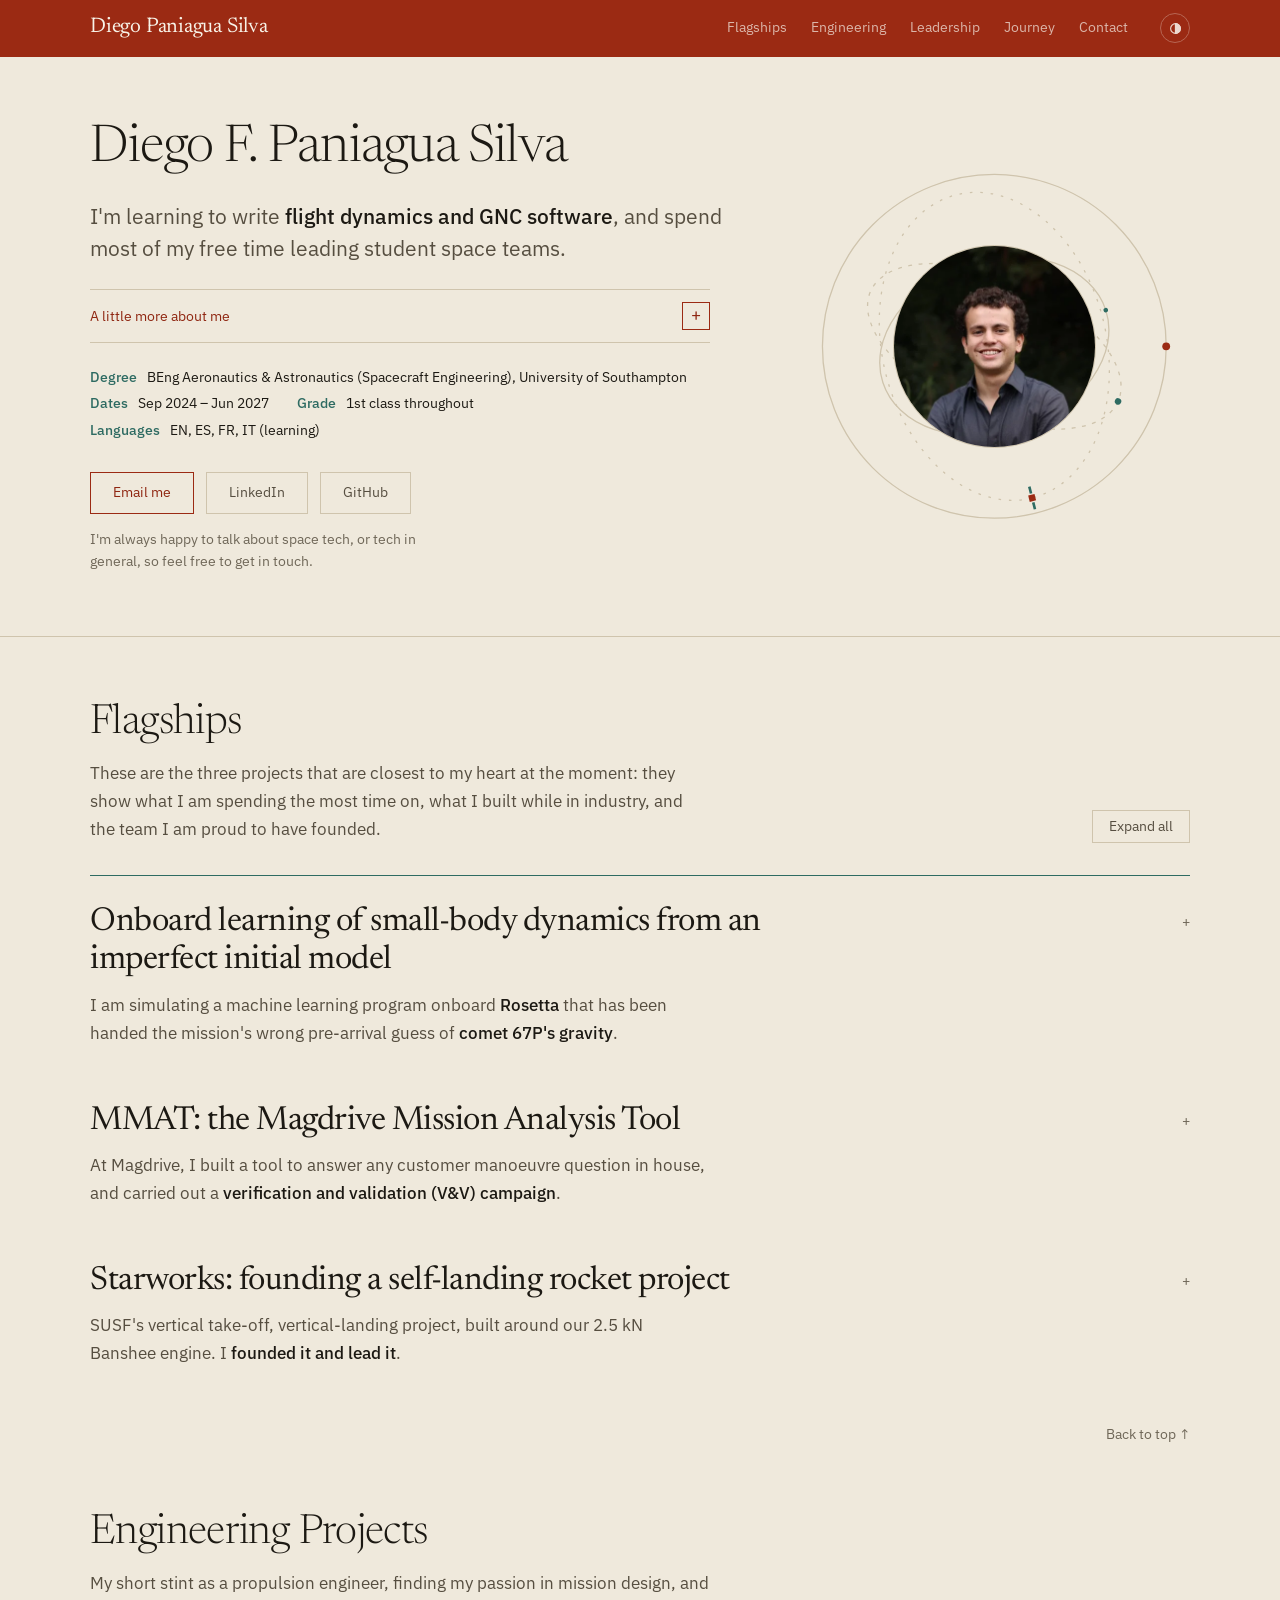
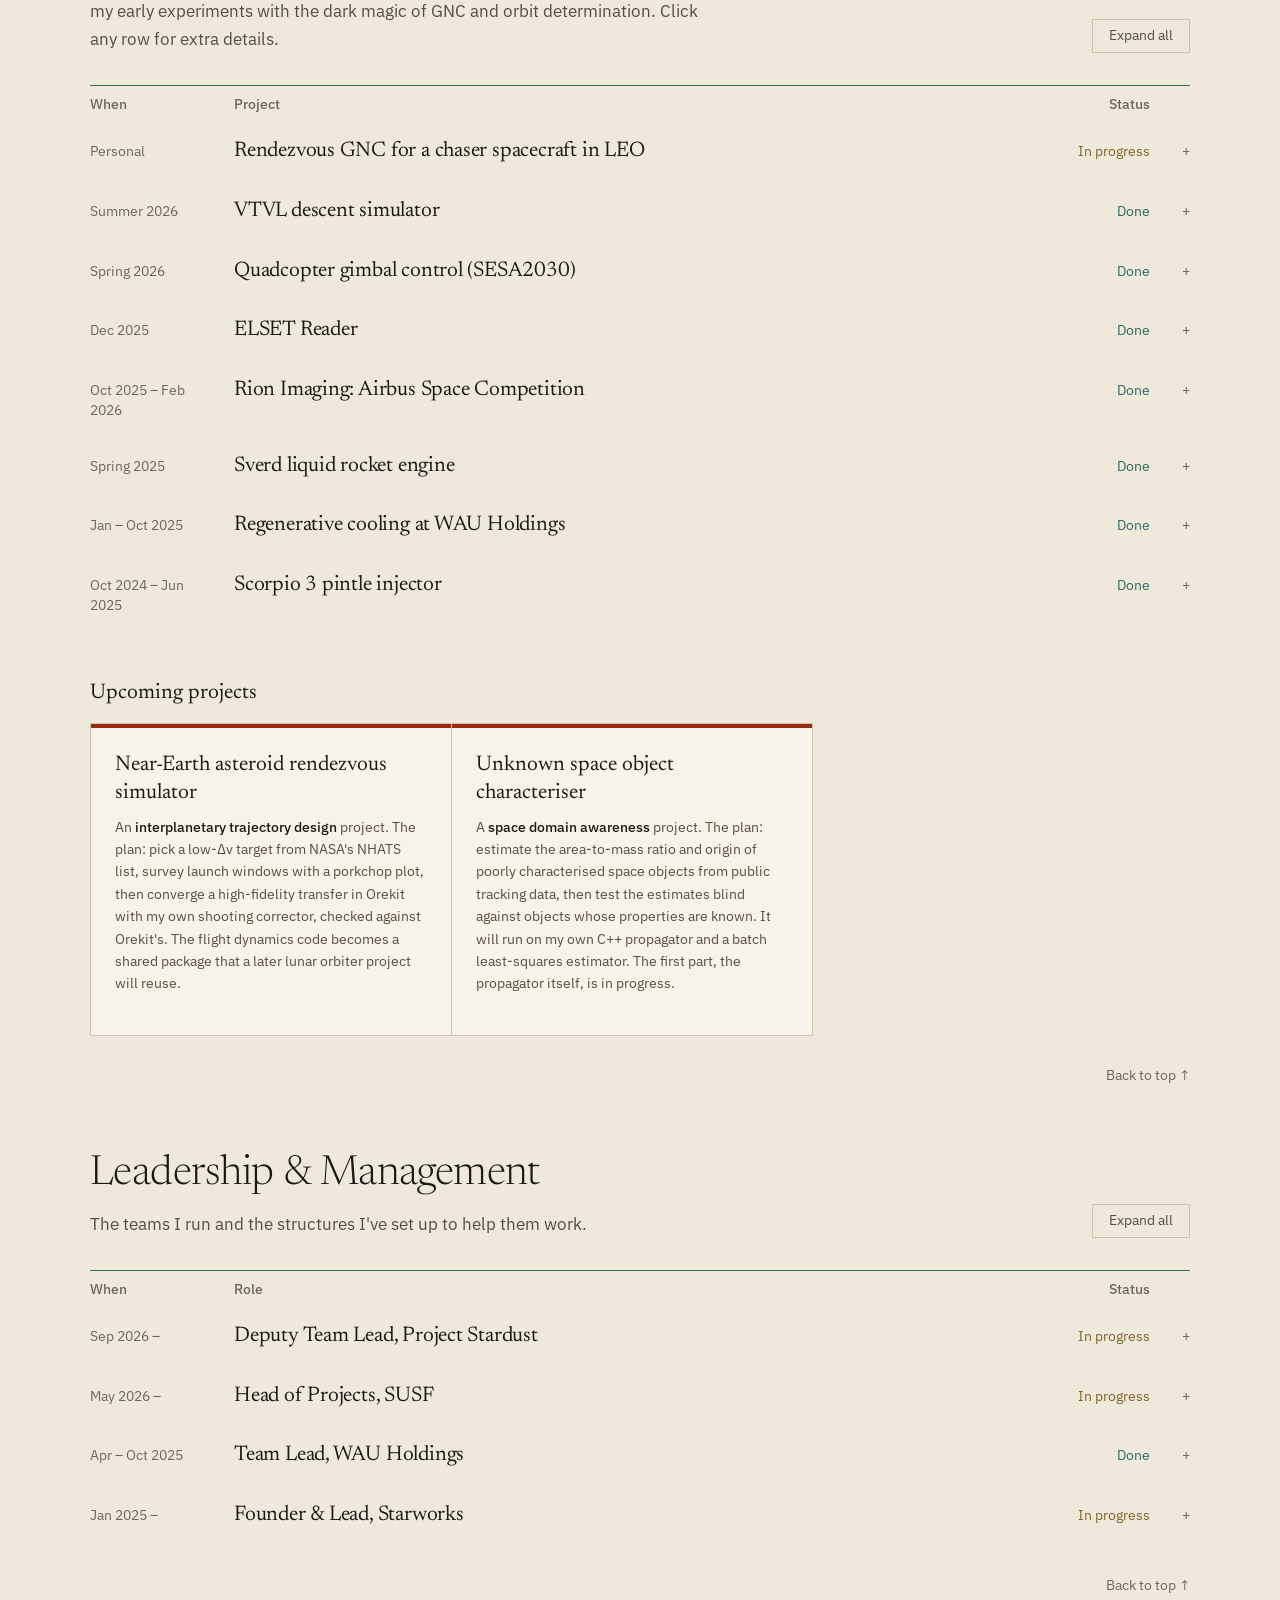
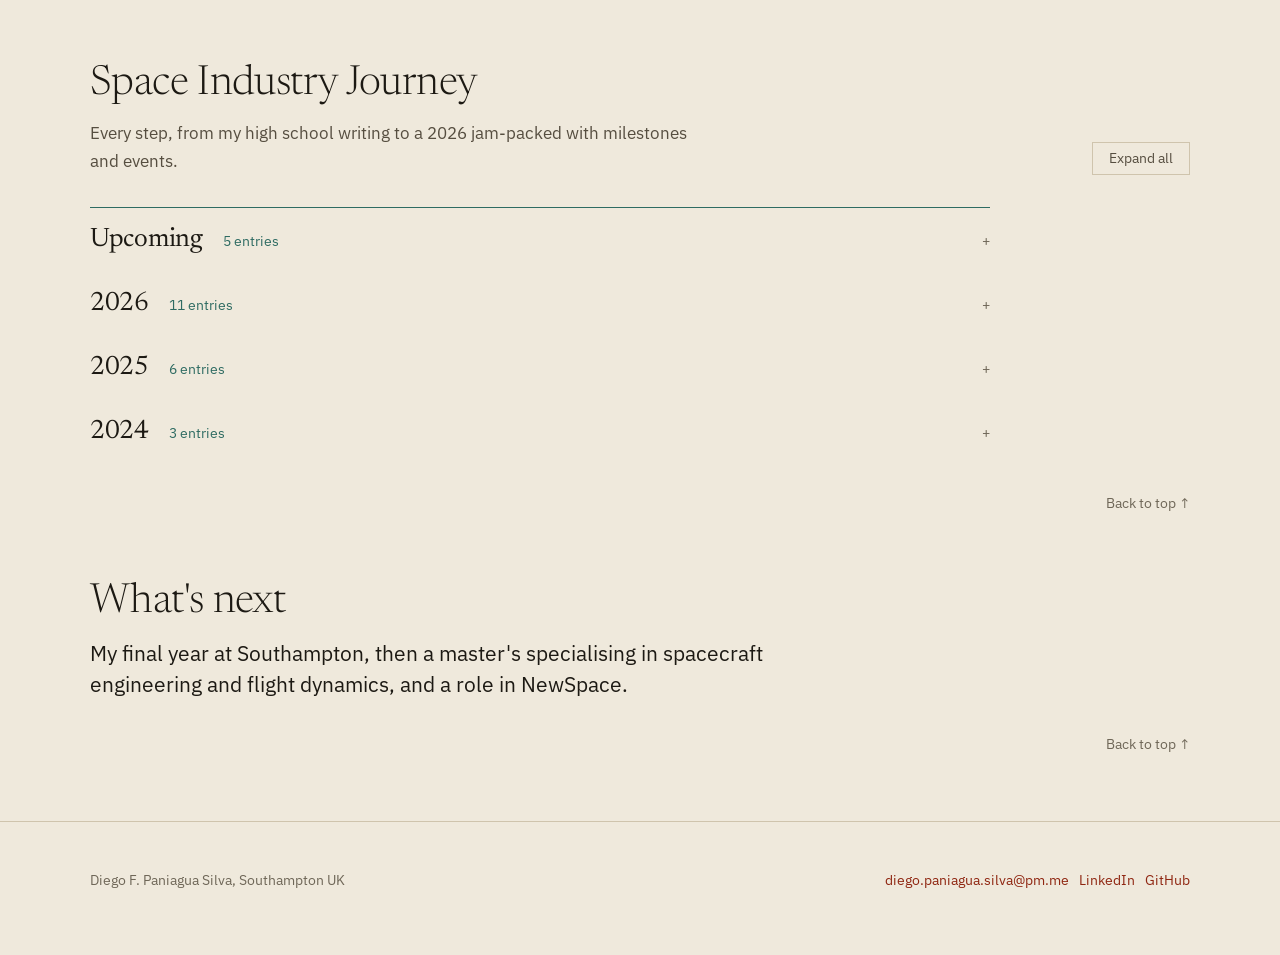
==== commit 38631608: "Replace mono with Plex Sans; drop eyebrows, tags, tints and inner dividers Inner dividers become spa" ====
--- a/index.html
+++ b/index.html
@@ -10,8 +10,8 @@
   </script>
   <link rel="preconnect" href="https://fonts.googleapis.com">
   <link rel="preconnect" href="https://fonts.gstatic.com" crossorigin>
-  <link href="https://fonts.googleapis.com/css2?family=IBM+Plex+Mono&family=IBM+Plex+Sans:wght@400;500&family=Newsreader:ital,opsz,wght@0,6..72,300;0,6..72,400;1,6..72,300&display=swap" rel="stylesheet">
-  <link rel="stylesheet" href="styles.css?v=2026-11-11a">
+  <link href="https://fonts.googleapis.com/css2?family=IBM+Plex+Sans:wght@400;500&family=Newsreader:ital,opsz,wght@0,6..72,300;0,6..72,400;1,6..72,300&display=swap" rel="stylesheet">
+  <link rel="stylesheet" href="styles.css?v=2026-11-18a">
 </head>
 <body>
 
@@ -112,7 +112,6 @@
     <div class="wrap">
       <div class="block-head">
         <div>
-          <p class="num">01</p>
           <h2>Flagships</h2>
           <p>These are the three projects that are closest to my heart at the moment: they show what I am spending the most time on, what I built while in industry, and the team I am proud to have founded.</p>
         </div>
@@ -122,7 +121,7 @@
       <!-- Thesis: main item -->
       <details class="flagship main" id="thesis">
         <summary>
-          <span class="flag-top"><span class="flag-label">Main project: BEng thesis, 2026–27</span><span class="fold" aria-hidden="true"></span></span>
+          <span class="fold" aria-hidden="true"></span>
           <h3>Onboard learning of small-body dynamics from an imperfect initial model</h3>
           <span class="lead-short">I am simulating a machine learning program onboard <strong>Rosetta</strong> that has been handed the mission's wrong pre-arrival guess of <strong>comet 67P's gravity</strong>.</span>
         </summary>
@@ -134,6 +133,7 @@
           </figure>
           <p class="lead">Every comet and asteroid has its own shape, density and spin, so its gravity is poorly known until a spacecraft arrives. Before Rosetta reached comet 67P in 2014, the comet was thought to be a smooth "rugby ball"; it turned out to be a dumbbell, and a reliable gravity model took until a month before Philae's landing. I am simulating a machine learning program onboard Rosetta that starts from that same wrong guess, and corrects it by comparing where it expected the spacecraft to be with where it really is.</p>
           <p class="meta">
+            <span><span class="k">Project</span><span class="v">BEng thesis, 2026–27</span></span>
             <span><span class="k">Supervisor</span><span class="v">Prof. Alexander Wittig</span></span>
             <span><span class="k">Status</span><span class="v status warn">In progress</span></span>
             <span><span class="k">Submission</span><span class="v">Apr 2027</span></span>
@@ -145,7 +145,6 @@
             <div><dt>What's new</dt><dd>It builds on Acciarini and Izzo (2026), but starts from a wrong initial model, flies Rosetta's real trajectory, and measures accuracy against model size.</dd></div>
             <div><dt>Success</dt><dd>The program corrects the wrong guess at all; better still if it needs fewer parameters than a mascon model of the same accuracy.</dd></div>
             <div><dt>Stage 2</dt><dd>Only if Stage 1 finishes on schedule: a reinforcement-learning agent picks the orbits to learn faster, compared against greedy D-optimal selection.</dd></div>
-            <div><dt>Stack</dt><dd><ul class="tags"><li>Python</li><li>PyTorch</li><li>SciPy</li><li>SPICE</li><li>Iridis HPC</li></ul></dd></div>
           </dl>
         </div>
       </details>
@@ -153,12 +152,17 @@
       <!-- MMAT -->
       <details class="flagship" id="magdrive">
         <summary>
-          <span class="flag-top"><span class="flag-label">Internship: Magdrive, Harwell, Jul – Aug 2026</span><span class="fold" aria-hidden="true"></span></span>
+          <span class="fold" aria-hidden="true"></span>
           <h3>MMAT: the Magdrive Mission Analysis Tool</h3>
           <span class="lead-short">At Magdrive, I built a tool to answer any customer manoeuvre question in house, and carried out a <strong>verification and validation (V&amp;V) campaign</strong>.</span>
         </summary>
         <div class="flag-body">
           <p class="lead">At Magdrive, I built a tool to answer any customer manoeuvre question in house, and carried out a <strong>verification and validation (V&amp;V) campaign</strong>. I built this during my UKSA Skills for Space internship at the company. It was a wonderful company to work for, and I can't recommend it enough.</p>
+          <p class="meta">
+            <span><span class="k">Role</span><span class="v">Intern, UKSA Skills for Space</span></span>
+            <span><span class="k">Where</span><span class="v">Magdrive, Harwell</span></span>
+            <span><span class="k">Dates</span><span class="v">Jul – Aug 2026</span></span>
+          </p>
           <table class="ba">
             <thead><tr><th></th><th>Before</th><th>After</th></tr></thead>
             <tbody>
@@ -191,7 +195,6 @@
             </dd></div>
             <div><dt>Delivered</dt><dd>27 modules, three test suites, packaged as an installer. <strong>Still in use at Magdrive.</strong></dd></div>
             <div><dt>Poster</dt><dd>Presented at UKEO 2026, University of Warwick (15–17 Sep 2026). <a class="repo" href="assets/mmat/mmat-poster.pdf">View the poster (PDF) →</a></dd></div>
-            <div><dt>Skills</dt><dd><ul class="tags"><li>Python</li><li>NiceGUI</li><li>Plotly</li><li>pytest</li><li>NASA GMAT</li></ul></dd></div>
           </dl>
       
         </div>
@@ -200,12 +203,17 @@
       <!-- Starworks -->
       <details class="flagship" id="starworks">
         <summary>
-          <span class="flag-top"><span class="flag-label">Founder &amp; lead: Southampton University Spaceflight Society, Jan 2025 – present</span><span class="fold" aria-hidden="true"></span></span>
+          <span class="fold" aria-hidden="true"></span>
           <h3>Starworks: founding a self-landing rocket project</h3>
           <span class="lead-short">SUSF's vertical take-off, vertical-landing project, built around our 2.5 kN Banshee engine. I <strong>founded it and lead it</strong>.</span>
         </summary>
         <div class="flag-body">
           <p class="lead">Starworks is SUSF's vertical take-off, vertical-landing project, built around our Banshee engine (2.5 kN design thrust). I lead it technically and run the team.</p>
+          <p class="meta">
+            <span><span class="k">Role</span><span class="v">Founder &amp; lead</span></span>
+            <span><span class="k">Society</span><span class="v">Southampton University Spaceflight Society</span></span>
+            <span><span class="k">Dates</span><span class="v">Jan 2025 – present</span></span>
+          </p>
           <dl class="sections">
             <div><dt>Origin</dt><dd>I came across the Gruyère Space Program's lander, and shot an email to their lead for some advice on starting a lander project. Surprisingly, they answered immediately and Starworks as an idea was born the next day. I formally founded Starworks in January 2025 and assembled my dream team to lead it.</dd></div>
             <div><dt>Milestones</dt><dd>
@@ -247,7 +255,6 @@
     <div class="wrap">
       <div class="block-head">
         <div>
-          <p class="num">02</p>
           <h2>Engineering Projects</h2>
           <p>My short stint as a propulsion engineer, finding my passion in mission design, and my early experiments with the dark magic of GNC and orbit determination. Click any row for extra details.</p>
         </div>
@@ -273,8 +280,7 @@
               <div><dt>Why I did it</dt><dd>My earlier projects covered guidance and control, but not navigation. This one covers the whole loop.</dd></div>
               <div><dt>Plan</dt><dd>A Python simulator in Clohessy–Wiltshire dynamics, then the three parts of the loop: navigation (working out where the target is from noisy measurements), guidance (planning the approach) and control (the chaser's manoeuvres).</dd></div>
               <div><dt>Where it stands</dt><dd>Just started: the repository and the structure of the dynamics engine are set up.</dd></div>
-              <div><dt>Stack &amp; code</dt><dd>
-                <ul class="tags"><li>Python</li><li>uv</li></ul>
+              <div><dt>Code</dt><dd>
                 <a class="repo" href="https://github.com/dfps16/cw-gnc">github.com/dfps16/cw-gnc →</a>
               </dd></div>
               <div><dt>What I learnt so far</dt><dd>Building this project is similar in structure to the previous <a href="#vtvl">vtvl-sim</a> I made; however, the dynamics and measurement parts are new to me.</dd></div>
@@ -315,8 +321,7 @@
               <figure><a href="assets/vtvl/animation.jpg"><img src="assets/vtvl/animation.jpg" alt="Animation frame of the lander climbing towards its first target" width="1050" height="1550" loading="lazy"></a><figcaption>Animated replay of the same flight.</figcaption></figure>
             </div>
             <dl class="sections">
-              <div><dt>Stack &amp; code</dt><dd>
-                <ul class="tags"><li>Python</li><li>SciPy</li><li>Pydantic</li><li>pytest</li><li>uv</li></ul>
+              <div><dt>Code</dt><dd>
                 <a class="repo" href="https://github.com/dfps16/vtvl-sim">github.com/dfps16/vtvl-sim →</a>
               </dd></div>
               <div><dt>What I learnt</dt><dd>Once mass depletion was put in place, LQR turned out to burn more propellant and flame out early, at around 2.9 m altitude, whereas the cascade landed with 2.1 kg of fuel to spare. This taught me about cost functions: the LQR controller I designed had no fuel term, which explains the behaviour.</dd></div>
@@ -354,7 +359,6 @@
                   </figure>
                 </div>
               </dd></div>
-              <div><dt>Skills</dt><dd><ul class="tags"><li>PID control</li><li>Embedded</li></ul></dd></div>
             </dl>
           </div>
         </details>
@@ -382,7 +386,6 @@
                 <p class="caption-note">Apologies for the poor quality: I lost the original plots through an oversight of mine (I hadn't committed the code and plots to GitHub, then had a liquid-based incident with my laptop).</p>
                 <p>You can read a little more about it <a href="https://lnkd.in/p/eC-YGkwd" target="_blank" rel="noopener">here</a>.</p>
               </dd></div>
-              <div><dt>Skills</dt><dd><ul class="tags"><li>Python</li><li>NumPy</li></ul></dd></div>
             </dl>
           </div>
         </details>
@@ -427,7 +430,6 @@
                 </ul>
                 <p class="note">The February reports describe the design before the final (24 satellites at 250 km); the finals deck shows the redesign above.</p>
               </dd></div>
-              <div><dt>Skills</dt><dd><ul class="tags"><li>NASA GMAT</li><li>Excel</li><li>LaTeX</li></ul></dd></div>
             </dl>
           </div>
         </details>
@@ -474,7 +476,6 @@
             <dl class="sections">
               <div><dt>What I did</dt><dd>Early-stage design of the regenerative cooling jacket for a &gt;30 kN methalox engine, using analytical thermal models in Python and RPA. Also wrote CONOPS and PFMEA documentation. From April 2025 I was <a href="#wau-lead">team lead</a>.</dd></div>
               <div><dt>Notes</dt><dd>Figures are under NDA, and the company is now defunct. It started the same month I founded Starworks, so I worked on both in parallel.</dd></div>
-              <div><dt>Skills</dt><dd><ul class="tags"><li>Python</li><li>RPA</li><li>Thermal analysis</li></ul></dd></div>
             </dl>
           </div>
         </details>
@@ -507,7 +508,6 @@
                   </figure>
                 </div>
               </dd></div>
-              <div><dt>Skills</dt><dd><ul class="tags"><li>SolidWorks</li><li>Excel</li><li>Manual machining</li></ul></dd></div>
             </dl>
           </div>
         </details>
@@ -517,12 +517,10 @@
       <h3 class="subhead">Upcoming projects</h3>
       <div class="grid mini">
         <article id="nea">
-          <p class="when-mini">Planned</p>
           <h4>Near-Earth asteroid rendezvous simulator</h4>
           <p>An <strong>interplanetary trajectory design</strong> project. The plan: pick a low-Δv target from NASA's NHATS list, survey launch windows with a porkchop plot, then converge a high-fidelity transfer in Orekit with my own shooting corrector, checked against Orekit's. The flight dynamics code becomes a shared package that a later lunar orbiter project will reuse.</p>
         </article>
         <article id="characteriser">
-          <p class="when-mini">Planned</p>
           <h4>Unknown space object characteriser</h4>
           <p>A <strong>space domain awareness</strong> project. The plan: estimate the area-to-mass ratio and origin of poorly characterised space objects from public tracking data, then test the estimates blind against objects whose properties are known. It will run on my own C++ propagator and a batch least-squares estimator. The first part, the propagator itself, is in progress.</p>
         </article>
@@ -536,7 +534,6 @@
     <div class="wrap">
       <div class="block-head">
         <div>
-          <p class="num">03</p>
           <h2>Leadership &amp; Management</h2>
           <p>The teams I run and the structures I've set up to help them work.</p>
         </div>
@@ -643,7 +640,6 @@
     <div class="wrap">
       <div class="block-head">
         <div>
-          <p class="num">04</p>
           <h2>Space Industry Journey</h2>
           <p>Every step, from my high school writing to a 2026 jam-packed with milestones and events.</p>
         </div>
@@ -833,7 +829,6 @@
   <!-- ================= 05 WHAT'S NEXT ================= -->
   <section class="block closing" id="next">
     <div class="wrap">
-      <p class="num">05</p>
       <h2>What's next</h2>
       <p class="next-text">My final year at Southampton, then a master's specialising in spacecraft engineering and flight dynamics, and a role in NewSpace.</p>
       <p class="to-top"><a href="#top">Back to top ↑</a></p>
--- a/styles.css
+++ b/styles.css
@@ -14,9 +14,8 @@
   --accent: #ae3019;
   --accent-text: #d95a40;
   --accent-wash: #26130f;
-  --accent-3: #6bb3a5;  /* verdigris: data labels, structure, tags, completed work */
+  --accent-3: #6bb3a5;  /* verdigris: data labels, structure, completed work */
   --brick: #8a2412;     /* solid brick surface: the top bar */
-  --card: #1d1411;      /* warm raised surface for open items and cards */
   --state-ok: #7d9668;
   --state-warn: #c09c62;
 
@@ -32,7 +31,6 @@
 
   --serif: "Newsreader", Georgia, serif;
   --sans: "IBM Plex Sans", system-ui, -apple-system, "Segoe UI", sans-serif;
-  --mono: "IBM Plex Mono", ui-monospace, "SF Mono", Menlo, monospace;
 
   --gutter: 40px;
   /* Starfield: sparse dust in two tile sizes so the repeat doesn't show; a few specks are verdigris */
@@ -54,7 +52,6 @@
     --accent-wash: #efdfd4;
     --accent-3: #2e6b62;
     --brick: #9b2a13;
-    --card: #faf0e5;
     --state-ok: #4f6b3f;
     --state-warn: #826227;
     --stars: none;  /* no starfield on light paper */
@@ -75,7 +72,6 @@
   --accent-wash: #efdfd4;
   --accent-3: #2e6b62;
   --brick: #9b2a13;
-  --card: #faf0e5;
   --state-ok: #4f6b3f;
   --state-warn: #826227;
   --stars: none;  /* no starfield on light paper */
@@ -104,7 +100,7 @@
 .skip {
   position: absolute; left: -9999px; top: 8px; z-index: 20;
   background: var(--paper-2); color: var(--ink); padding: 8px 16px;
-  font: var(--s-1) var(--mono);
+  font: var(--s-1) var(--sans);
 }
 .skip:focus { left: 8px; }
 
@@ -123,7 +119,7 @@
 .topbar .name:hover { text-decoration: none; }
 .topbar nav { display: flex; gap: 24px; margin-left: auto; overflow-x: auto; scrollbar-width: none; }
 .topbar nav::-webkit-scrollbar { display: none; }
-.topbar nav a { font: var(--s-2)/1.6 var(--mono); letter-spacing: .12em; color: var(--ink-2); white-space: nowrap; }
+.topbar nav a { font: var(--s-1)/1.6 var(--sans); color: var(--ink-2); white-space: nowrap; }
 .topbar nav a:hover { color: var(--ink); text-decoration: none; }
 
 .toggle {
@@ -137,7 +133,7 @@
 /* ---------- Data rows, inline: key/value pairs on one line ---------- */
 .meta { display: flex; flex-wrap: wrap; gap: 6px 28px; margin: 0; }
 .meta > span { display: inline-flex; align-items: baseline; gap: 10px; }
-.meta .k { font: var(--s-2)/1.5 var(--mono); letter-spacing: .12em; color: var(--accent-3); }
+.meta .k { font: var(--s-1)/1.5 var(--sans); color: var(--accent-3); }
 .meta .v { font-size: var(--s-1); line-height: 1.5; color: var(--ink); }
 
 /* ---------- Hero ---------- */
@@ -170,7 +166,7 @@
   background: var(--paper-3); border: 1px solid var(--rule);
   display: grid; place-items: center;
 }
-.photo span { font: var(--s-2)/1 var(--mono); letter-spacing: .12em; color: var(--ink-2); }
+.photo span { font: var(--s-1)/1 var(--sans); color: var(--ink-2); }
 .photo img { position: absolute; inset: 0; width: 100%; height: 100%; object-fit: cover; }
 
 /* Buttons */
@@ -178,7 +174,7 @@
 .links-note { font-size: var(--s-1); color: var(--ink-3); margin: 14px 0 0; max-width: 46ch; }
 .btn[hidden] { display: none; }
 .btn {
-  font: var(--s-2)/1 var(--mono); letter-spacing: .12em;
+  font: var(--s-1)/1 var(--sans);
   padding: 13px 22px; border: 1px solid var(--rule); color: var(--ink-2); background: none; cursor: pointer;
 }
 .btn:hover { color: var(--accent-3); border-color: var(--accent-3); text-decoration: none; }
@@ -196,7 +192,6 @@
 /* ---------- Sections ---------- */
 section.block { padding: 64px 0 0; }
 .block-head { margin-bottom: 32px; display: flex; flex-wrap: wrap; align-items: flex-end; justify-content: space-between; gap: 16px 32px; }
-.block-head .num { font: var(--s-2)/1.5 var(--mono); letter-spacing: .12em; color: var(--accent-text); margin: 0 0 8px; }
 .block-head h2 { font: 300 var(--s4)/1.1 var(--serif); letter-spacing: -.015em; margin: 0 0 12px; }
 .block-head p { color: var(--ink-2); max-width: 62ch; margin: 0; }
 .block-head .btn { padding: 9px 16px; }
@@ -205,7 +200,7 @@
 .about { max-width: 62ch; margin: 0 0 24px; border-top: 1px solid var(--rule); border-bottom: 1px solid var(--rule); }
 .about > summary { list-style: none; cursor: pointer; display: flex; justify-content: space-between; align-items: center; gap: 16px; padding: 12px 0; }
 .about > summary::-webkit-details-marker { display: none; }
-.about-label { font: var(--s-1)/1.5 var(--mono); letter-spacing: .12em; color: var(--accent-text); }
+.about-label { font: var(--s-1)/1.5 var(--sans); color: var(--accent-text); }
 .about .fold { display: inline-flex; align-items: center; justify-content: center; width: 28px; height: 28px; border: 1px solid var(--accent); color: var(--accent-text); font-size: var(--s0); }
 .about > summary:hover .about-label { color: var(--ink); }
 .about > summary:hover .fold { background: var(--accent); color: var(--paper); }
@@ -214,13 +209,14 @@
 .about p { color: var(--ink-2); margin: 0 0 12px; }
 
 /* ---------- Flagships ---------- */
-.flagship { border-top: 1px solid var(--accent-3); padding: 28px 0 0; }
-.flagship > summary { list-style: none; cursor: pointer; display: block; padding-bottom: 28px; }
+.flagship { padding: 28px 0 0; }
+.flagship:first-of-type { border-top: 1px solid var(--accent-3); }  /* opens the list, like .ledger and .years */
+.flagship > summary { list-style: none; cursor: pointer; display: grid; grid-template-columns: minmax(0, 1fr) auto; column-gap: 16px; padding-bottom: 28px; }
+.flagship > summary > * { grid-column: 1; }
 .flagship > summary::-webkit-details-marker { display: none; }
 .flagship[open] > summary { padding-bottom: 0; }
 .flagship[open] { padding-bottom: 40px; }
-.flag-top { display: flex; justify-content: space-between; align-items: baseline; gap: 16px; margin: 0 0 12px; }
-.flag-label { font: var(--s-2)/1.5 var(--mono); letter-spacing: .12em; color: var(--accent-text); }
+.flagship > summary > .fold { grid-column: 2; grid-row: 1; padding-top: 12px; }
 .flagship[open] .fold::after { content: "\2212"; }
 .flagship > summary:hover .fold { color: var(--ink); }
 .flagship > summary:hover h3 { color: var(--accent-3); }
@@ -237,7 +233,7 @@
 /* Before -> after table: text in every column */
 table.ba { max-width: 720px; }
 table.ba th, table.ba td { text-align: left; font-family: var(--sans); font-variant-numeric: normal; }
-table.ba td:first-child { font: var(--s-2)/1.5 var(--mono); letter-spacing: .12em; color: var(--accent-3); white-space: nowrap; }
+table.ba td:first-child { font: var(--s-1)/1.5 var(--sans); color: var(--accent-3); white-space: nowrap; }
 table.ba td:nth-child(2) { color: var(--ink-3); }
 table.ba td:nth-child(3) { color: var(--ink); font-size: var(--s-1); }
 
@@ -245,23 +241,21 @@
 .rows { margin: 0; }
 .rows div { display: flex; justify-content: space-between; align-items: baseline; gap: 16px; padding: 6px 0; border-bottom: 1px solid var(--rule); }
 .rows div:first-child { border-top: 1px solid var(--rule); }
-.rows dt { font: var(--s-2)/1.5 var(--mono); letter-spacing: .12em; color: var(--accent-3); margin: 0; }
+.rows dt { font: var(--s-1)/1.5 var(--sans); color: var(--accent-3); margin: 0; }
 .rows dd { margin: 0; font-size: var(--s-1); color: var(--ink); text-align: right; }
 
 /* Dated list (milestones, timelines inside an entry) */
 .dated { margin: 0; padding: 0; list-style: none; }
-.dated li { display: grid; grid-template-columns: 88px minmax(0, 1fr); gap: 16px; padding: 6px 0; border-bottom: 1px solid var(--rule); }
-.dated li:first-child { border-top: 1px solid var(--rule); }
-.dated .d { font: var(--s-2)/1.9 var(--mono); letter-spacing: .12em; color: var(--accent-3); }
+.dated li { display: grid; grid-template-columns: 88px minmax(0, 1fr); gap: 16px; padding: 4px 0; }
+.dated .d { font: var(--s-1)/1.9 var(--sans); color: var(--accent-3); }
 
 /* Placeholder for a missing asset: visible on purpose until filled */
 .asset-todo {
   display: block; margin: 8px 0 0; padding: 14px 16px; max-width: 420px;
   border: 1px dashed var(--accent); background: var(--accent-wash); color: var(--accent-text);
-  font: var(--s-2)/1.5 var(--mono); letter-spacing: .12em;
-}
-
-.when-mini { font: var(--s-2)/1.5 var(--mono); letter-spacing: .12em; color: var(--ink-3); margin: 0 0 8px; }
+  font: var(--s-1)/1.5 var(--sans);
+}
+
 .xlink { margin: 0; color: var(--ink-2); }
 .next-text { font-size: var(--s1); line-height: 1.5; color: var(--ink) !important; }
 .journey li.upcoming::before { border-style: dashed; }
@@ -273,25 +267,24 @@
 .ledger { --cols: 120px minmax(0, 1fr) 112px 16px; border-top: 1px solid var(--accent-3); }
 .ledger-head, .row > summary { display: grid; grid-template-columns: var(--cols); gap: 24px; }
 .ledger-head {
-  padding: 8px 0; border-bottom: 1px solid var(--rule);
-  font: var(--s-2)/1.5 var(--mono); letter-spacing: .12em; color: var(--ink-3);
+  padding: 8px 0;
+  font: var(--s-1)/1.5 var(--sans); color: var(--ink-3);
 }
 .ledger-head span:nth-child(3) { text-align: right; }
 
-.row { border-bottom: 1px solid var(--rule); }
 .row > summary { list-style: none; cursor: pointer; align-items: baseline; padding: 16px 0; }
 .row:not([open]) .hook { display: none; }
 .row:not([open]) h3 { margin: 0; }
 .row > summary::-webkit-details-marker { display: none; }
-.row .when { font: var(--s-2)/1.5 var(--mono); letter-spacing: .12em; color: var(--ink-3); }
+.row .when { font: var(--s-1)/1.5 var(--sans); color: var(--ink-3); }
 .row h3 { font: 400 var(--s1)/1.3 var(--serif); letter-spacing: -.01em; margin: 0 0 4px; }
 .hook { display: block; color: var(--ink-2); font-size: var(--s-1); line-height: 1.55; max-width: 62ch; }
-.status { font: var(--s-2)/1.5 var(--mono); letter-spacing: .12em; text-align: right; }
+.status { font: var(--s-1)/1.5 var(--sans); text-align: right; }
 .status.ok { color: var(--accent-3); }
 .status.warn { color: var(--state-warn); }
 .status.off { color: var(--ink-3); }
 .status.accent { color: var(--accent-text); }
-.fold { font: var(--s-1)/1 var(--mono); color: var(--ink-3); text-align: right; }
+.fold { font: var(--s-1)/1 var(--sans); color: var(--ink-3); text-align: right; }
 .fold::after { content: "+"; }
 .row[open] .fold::after { content: "\2212"; }
 .row > summary:hover .fold { color: var(--ink); }
@@ -302,14 +295,13 @@
 
 /* Six-part engineering write-up: why, method, stack & code, learnt, next */
 .sections { margin: 0; max-width: 64ch; }
-.sections > div { padding: 16px 0; border-top: 1px solid var(--rule); }
-.sections > div:first-child { border-top: 0; padding-top: 0; }
-.sections dt { font: var(--s-2)/1.5 var(--mono); letter-spacing: .12em; color: var(--accent-3); margin: 0 0 6px; }
+.sections > div { padding: 24px 0 0; }
+.sections > div:first-child { padding-top: 0; }
+.sections dt { font: var(--s-1)/1.5 var(--sans); color: var(--accent-3); margin: 0 0 6px; }
 .sections dd { margin: 0; color: var(--ink-2); }
 .sections table { margin: 16px 0 0; }
-.sections .tags { margin-bottom: 8px; }
 .sections .note { font-size: var(--s-1); color: var(--ink-3); }
-.sections .repo { font: var(--s-2)/1.5 var(--mono); letter-spacing: .06em; }
+.sections .repo { font: var(--s-1)/1.5 var(--sans); }
 .todo { background: var(--accent-wash); color: var(--accent-text); padding: 2px 6px; font-size: var(--s-1); }
 
 .metrics { grid-template-columns: repeat(3, 1fr); margin: 0 0 24px; max-width: 720px; }
@@ -322,17 +314,15 @@
 .points li strong { color: var(--ink); font-weight: 500; }
 .points li::marker { color: var(--ink-3); }
 
-.tags { display: flex; flex-wrap: wrap; gap: 4px 16px; margin: 0; padding: 0; list-style: none; }
-.tags li { font: var(--s-2)/1.5 var(--mono); letter-spacing: .12em; color: var(--accent-3); }
 
 .foot { display: flex; flex-wrap: wrap; align-items: baseline; justify-content: space-between; gap: 12px 24px; }
-.foot a { font: var(--s-2)/1.5 var(--mono); letter-spacing: .12em; }
+.foot a { font: var(--s-1)/1.5 var(--sans); }
 
 /* "More detail" inside a card */
-.more { margin-top: 24px; border-top: 1px solid var(--rule); padding-top: 16px; max-width: 62ch; }
+.more { margin-top: 32px; max-width: 62ch; }
 .more > summary {
   cursor: pointer; list-style: none;
-  font: var(--s-2)/1.5 var(--mono); letter-spacing: .12em; color: var(--accent-text);
+  font: var(--s-1)/1.5 var(--sans); color: var(--accent-text);
 }
 .more > summary::-webkit-details-marker { display: none; }
 .more > summary::before { content: "+ "; }
@@ -342,10 +332,10 @@
 .more p strong { color: var(--ink); font-weight: 500; }
 
 table { border-collapse: collapse; width: 100%; max-width: 62ch; margin: 0 0 24px; font-size: var(--s-1); }
-th { font: var(--s-2)/1.5 var(--mono); letter-spacing: .12em; color: var(--accent-3); text-align: left; font-weight: 400; border-bottom: 1px solid var(--accent-3); padding: 8px 12px 8px 0; }
+th { font: var(--s-1)/1.5 var(--sans); color: var(--accent-3); text-align: left; font-weight: 400; border-bottom: 1px solid var(--accent-3); padding: 8px 12px 8px 0; }
 td { border-bottom: 1px solid var(--rule); padding: 8px 12px 8px 0; color: var(--ink-2); }
 th:not(:first-child), td:not(:first-child) { text-align: right; font-variant-numeric: tabular-nums; }
-td:not(:first-child) { font-family: var(--mono); color: var(--ink); }
+td:not(:first-child) { color: var(--ink); }
 
 .subhead { font: 400 var(--s1)/1.3 var(--serif); margin: 48px 0 16px; }
 
@@ -374,7 +364,7 @@
 .journey li > * { grid-column: 2; }
 .journey .when {
   grid-column: 1; grid-row: 1 / span 3; text-align: right;
-  font: var(--s-2)/1.5 var(--mono); letter-spacing: .12em; color: var(--ink-3); margin: 4px 0 0;
+  font: var(--s-1)/1.5 var(--sans); color: var(--ink-3); margin: 4px 0 0;
 }
 .journey h3 { font: 400 var(--s1)/1.3 var(--serif); letter-spacing: -.01em; margin: 0 0 8px; }
 .journey p { margin: 0; color: var(--ink-2); max-width: 62ch; }
@@ -387,11 +377,10 @@
 
 /* ---------- Journey year groups ---------- */
 .years { border-top: 1px solid var(--accent-3); max-width: 900px; }
-.year { border-bottom: 1px solid var(--rule); }
 .year > summary { list-style: none; cursor: pointer; display: flex; align-items: baseline; gap: 20px; padding: 16px 0; }
 .year > summary::-webkit-details-marker { display: none; }
 .year-label { font: 400 var(--s2)/1.2 var(--serif); letter-spacing: -.01em; color: var(--ink); }
-.year-count { font: var(--s-2)/1.5 var(--mono); letter-spacing: .12em; color: var(--accent-3); }
+.year-count { font: var(--s-1)/1.5 var(--sans); color: var(--accent-3); }
 .year > summary .fold { margin-left: auto; }
 .year[open] .fold::after { content: "\2212"; }
 .year > summary:hover .fold { color: var(--ink); }
@@ -399,14 +388,13 @@
 .year > .journey { padding: 8px 0 8px; }
 
 /* ---------- Closing: what's next ---------- */
-.closing .num { font: var(--s-2)/1.5 var(--mono); letter-spacing: .12em; color: var(--accent-text); margin: 0 0 8px; }
 .closing h2 { font: 300 var(--s4)/1.1 var(--serif); letter-spacing: -.015em; margin: 0 0 12px; }
 .closing .next-text { max-width: 34em; margin: 0 0 28px; }
 
 /* ---------- Footer ---------- */
 footer { border-top: 1px solid var(--rule); margin-top: 64px; padding: 48px 0 64px; }
 footer .wrap { display: flex; flex-wrap: wrap; gap: 12px 32px; justify-content: space-between; }
-footer, footer a { font: var(--s-2)/1.5 var(--mono); letter-spacing: .12em; }
+footer, footer a { font: var(--s-1)/1.5 var(--sans); }
 footer { color: var(--ink-3); }
 
 /* ---------- Breakpoints: 1024 / 720 ---------- */
@@ -479,7 +467,7 @@
 /* Current section in the nav, and back-to-top links */
 .topbar nav a.active { color: var(--accent-text); }
 .to-top { margin: 24px 0 0; text-align: right; }
-.to-top a { font: var(--s-2)/1.5 var(--mono); letter-spacing: .12em; color: var(--ink-3); }
+.to-top a { font: var(--s-1)/1.5 var(--sans); color: var(--ink-3); }
 .to-top a:hover { color: var(--ink); text-decoration: none; }
 @media print { .to-top { display: none; } }
 
@@ -495,7 +483,7 @@
 .gallery figcaption { font: var(--s-1)/1.5 var(--sans); letter-spacing: 0; color: var(--ink-3); margin-top: 6px; }
 @media (max-width: 720px) { .gallery { grid-template-columns: minmax(0, 1fr); } }
 .row-body .gallery { margin: 16px 0; max-width: 820px; align-items: start; }
-.row-body .gallery + .sections > div:first-child { border-top: 1px solid var(--rule); padding-top: 16px; }
+.row-body .gallery + .sections > div:first-child { padding-top: 24px; }
 
 /* Photo grid (uniform 4:3 thumbnails; click for the full photo) */
 .sections > div:has(.photos) dd { max-width: none; }
@@ -535,12 +523,11 @@
 
 /* Document list (downloads) */
 .docs { list-style: none; margin: 0 0 8px; padding: 0; }
-.docs li { padding: 6px 0; border-bottom: 1px solid var(--rule); display: flex; flex-wrap: wrap; gap: 4px 12px; align-items: baseline; }
-.docs li:first-child { border-top: 1px solid var(--rule); }
+.docs li { padding: 4px 0; display: flex; flex-wrap: wrap; gap: 4px 12px; align-items: baseline; }
 .docs a::after { content: " →"; }
 .sections dd p.note { margin: 8px 0 0; }
 
-/* ---------- Colour layer: brick top bar, edges, cards ---------- */
+/* ---------- Colour layer: brick top bar and edges ---------- */
 
 /* Top bar in solid brick; tokens inside it switch to light-on-brick */
 .topbar {
@@ -551,23 +538,18 @@
 .topbar nav a { opacity: .8; }
 .topbar nav a:hover, .topbar nav a.active { opacity: 1; color: var(--ink); text-decoration: underline; text-underline-offset: 6px; }
 
-/* Edges: a brick strip on each flagship and card, a bar beside an open row, an underline on an open year */
-.flagship { border-top: 4px solid var(--accent); }
+/* Edges: a brick strip on each upcoming card, a bar beside an open row or flagship, an underline on an open year */
 .mini article { border-top: 4px solid var(--accent); }
-.row { position: relative; }
-.row[open]::before { content: ""; position: absolute; left: -16px; top: 12px; bottom: 24px; width: 3px; background: var(--accent); }
+.row, .flagship { position: relative; }
+.row[open]::before, .flagship[open]::before { content: ""; position: absolute; left: -16px; top: 12px; bottom: 24px; width: 3px; background: var(--accent); }
+.flagship[open]::before { top: 28px; }
 .year[open] > summary .year-label { box-shadow: inset 0 -3px 0 var(--accent); }
 
-/* Cards: open items and upcoming cards sit on a warm raised surface */
-.mini article { background: var(--card); }
-.flagship[open] .flag-body { background: var(--card); padding: 24px; margin: 0 -24px; }
-.row[open] .row-body { background: var(--card); padding-top: 24px; padding-right: 24px; margin-bottom: 16px; }
 @media (max-width: 720px) {
-  .row[open]::before { left: -10px; }
-  .flagship[open] .flag-body { padding: 16px; margin: 0 -16px; }
-  .row[open] .row-body { padding: 16px; }
-}
-
-@media print {
-  .flagship[open] .flag-body, .row[open] .row-body, .mini article { background: none; }
-}
+  .row[open]::before, .flagship[open]::before { left: -10px; }
+}
+
+
+/* Labels and figures in Plex Sans: labels get weight 500, dates and numbers use tabular figures so they line up */
+.sections dt, .rows dt, .meta .k, th, table.ba td:first-child, .ledger-head { font-weight: 500; }
+.when, .dated .d, .year-count, .status, td, .rows dd { font-variant-numeric: tabular-nums; }
